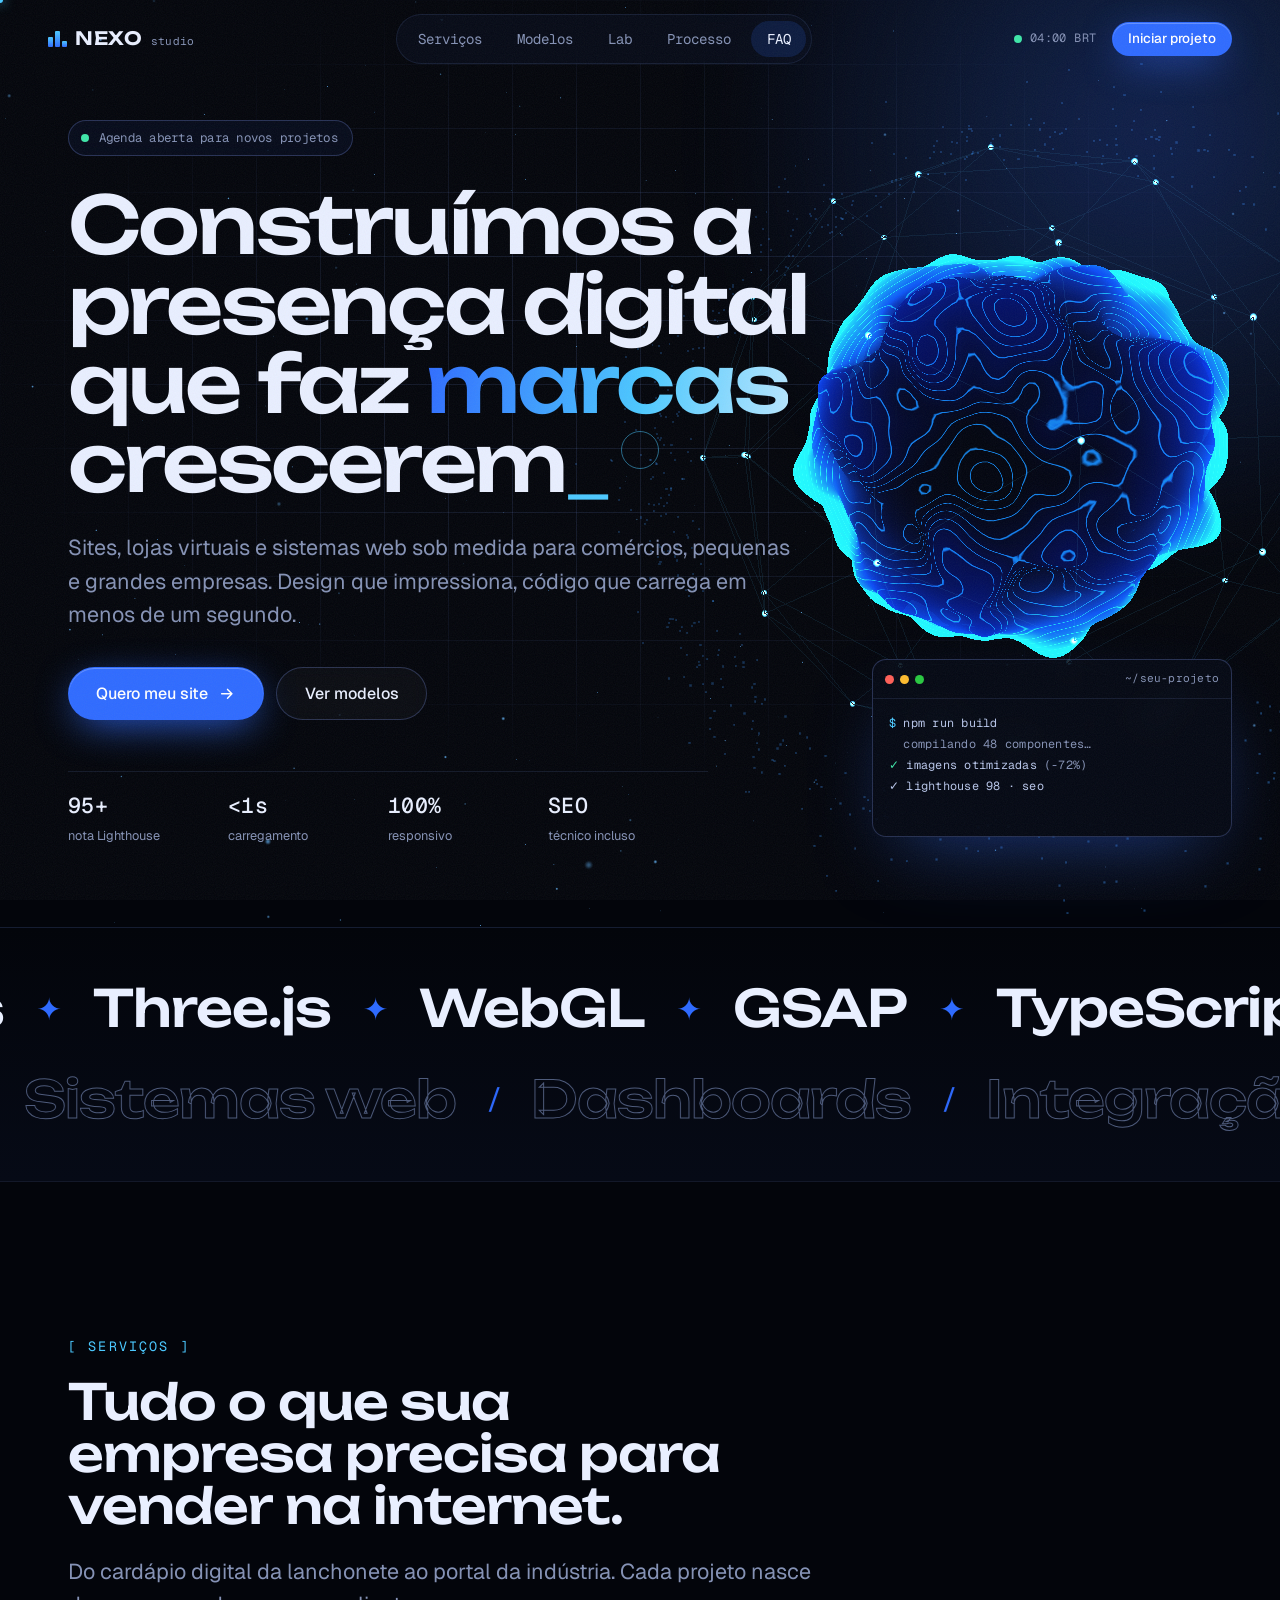
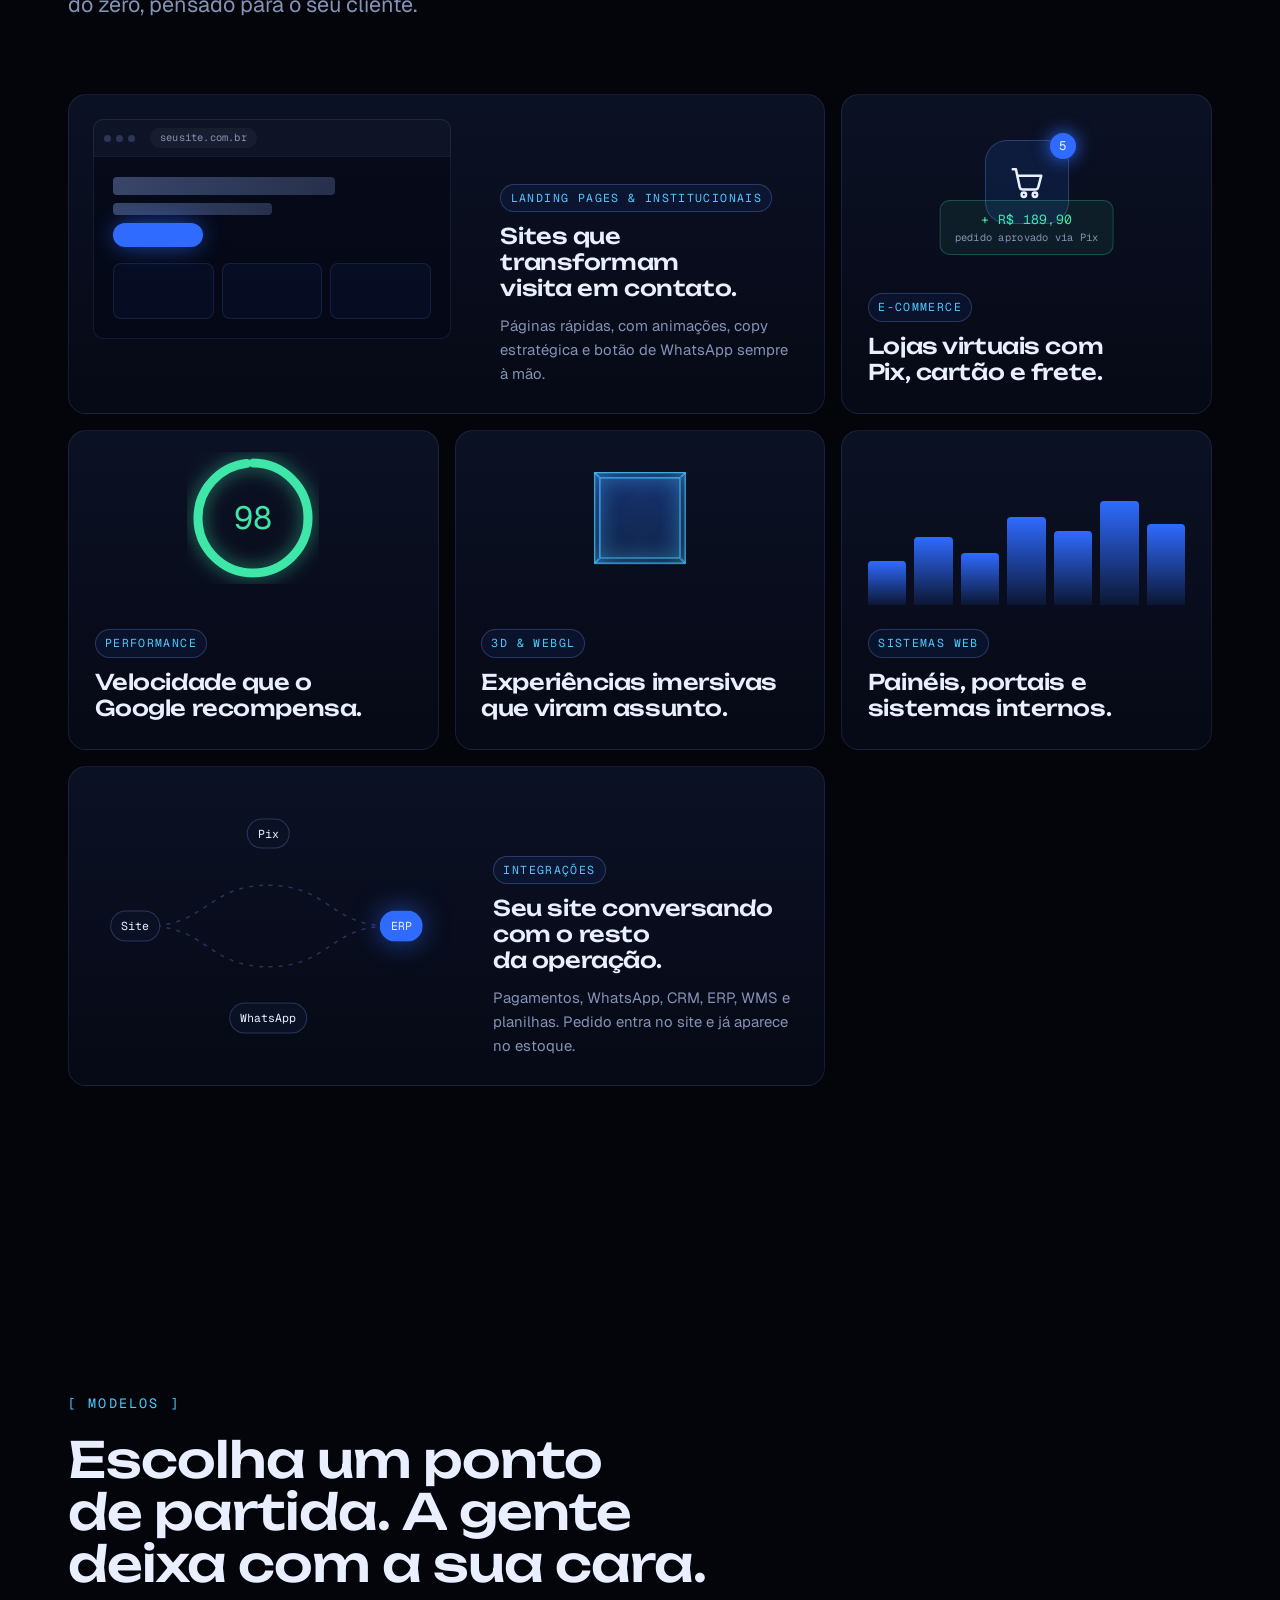
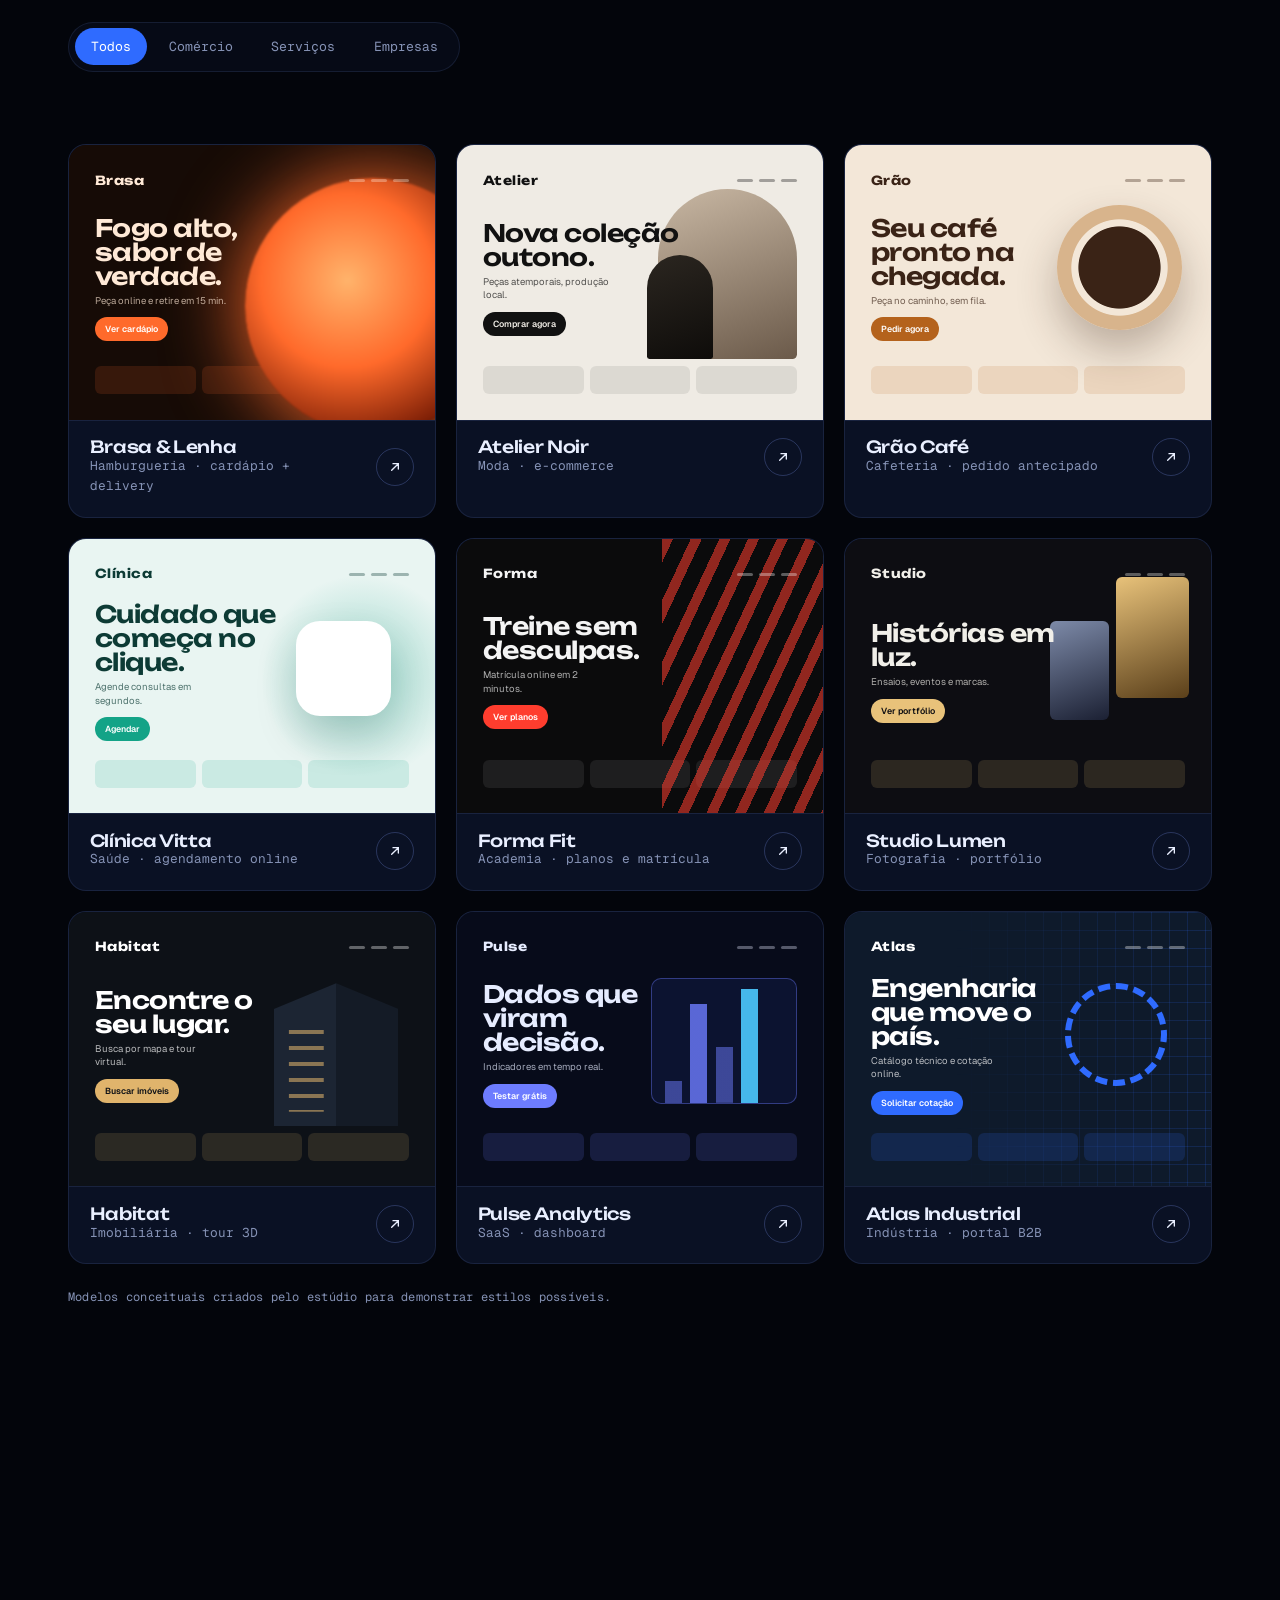
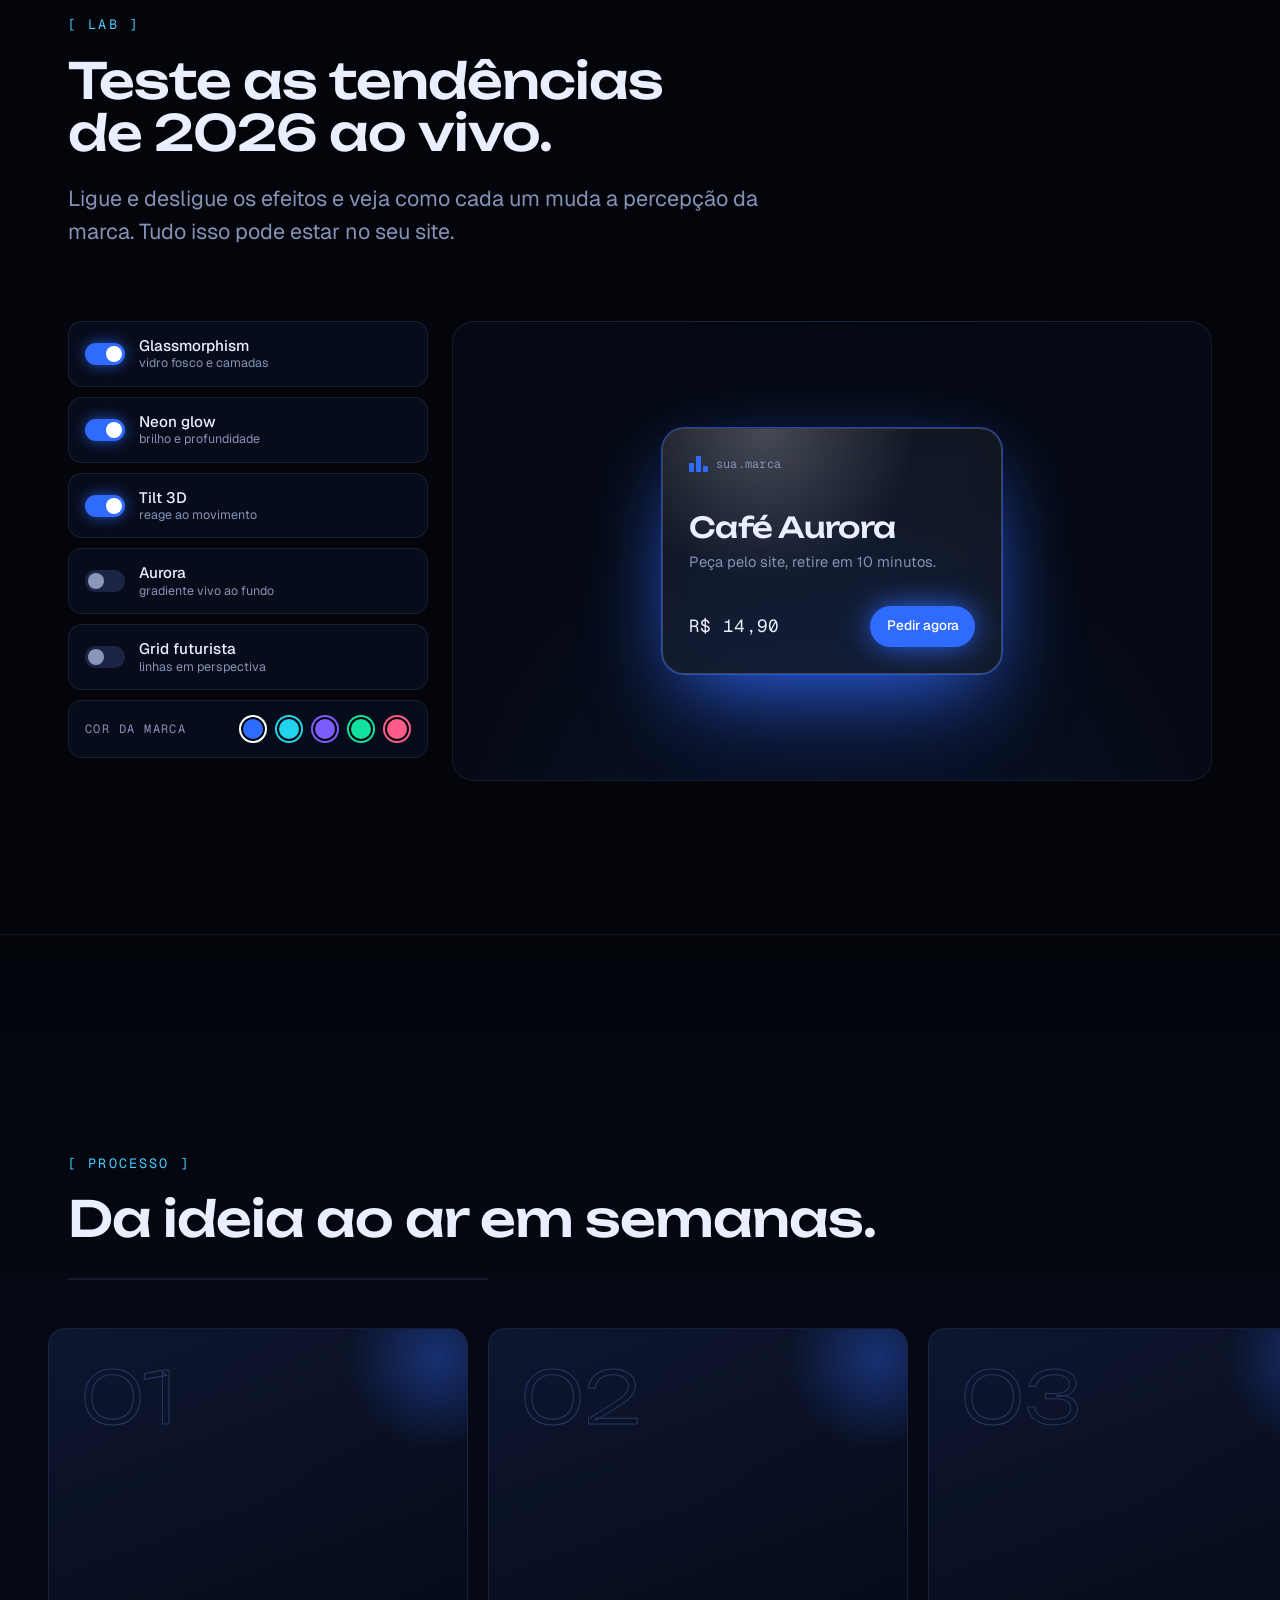
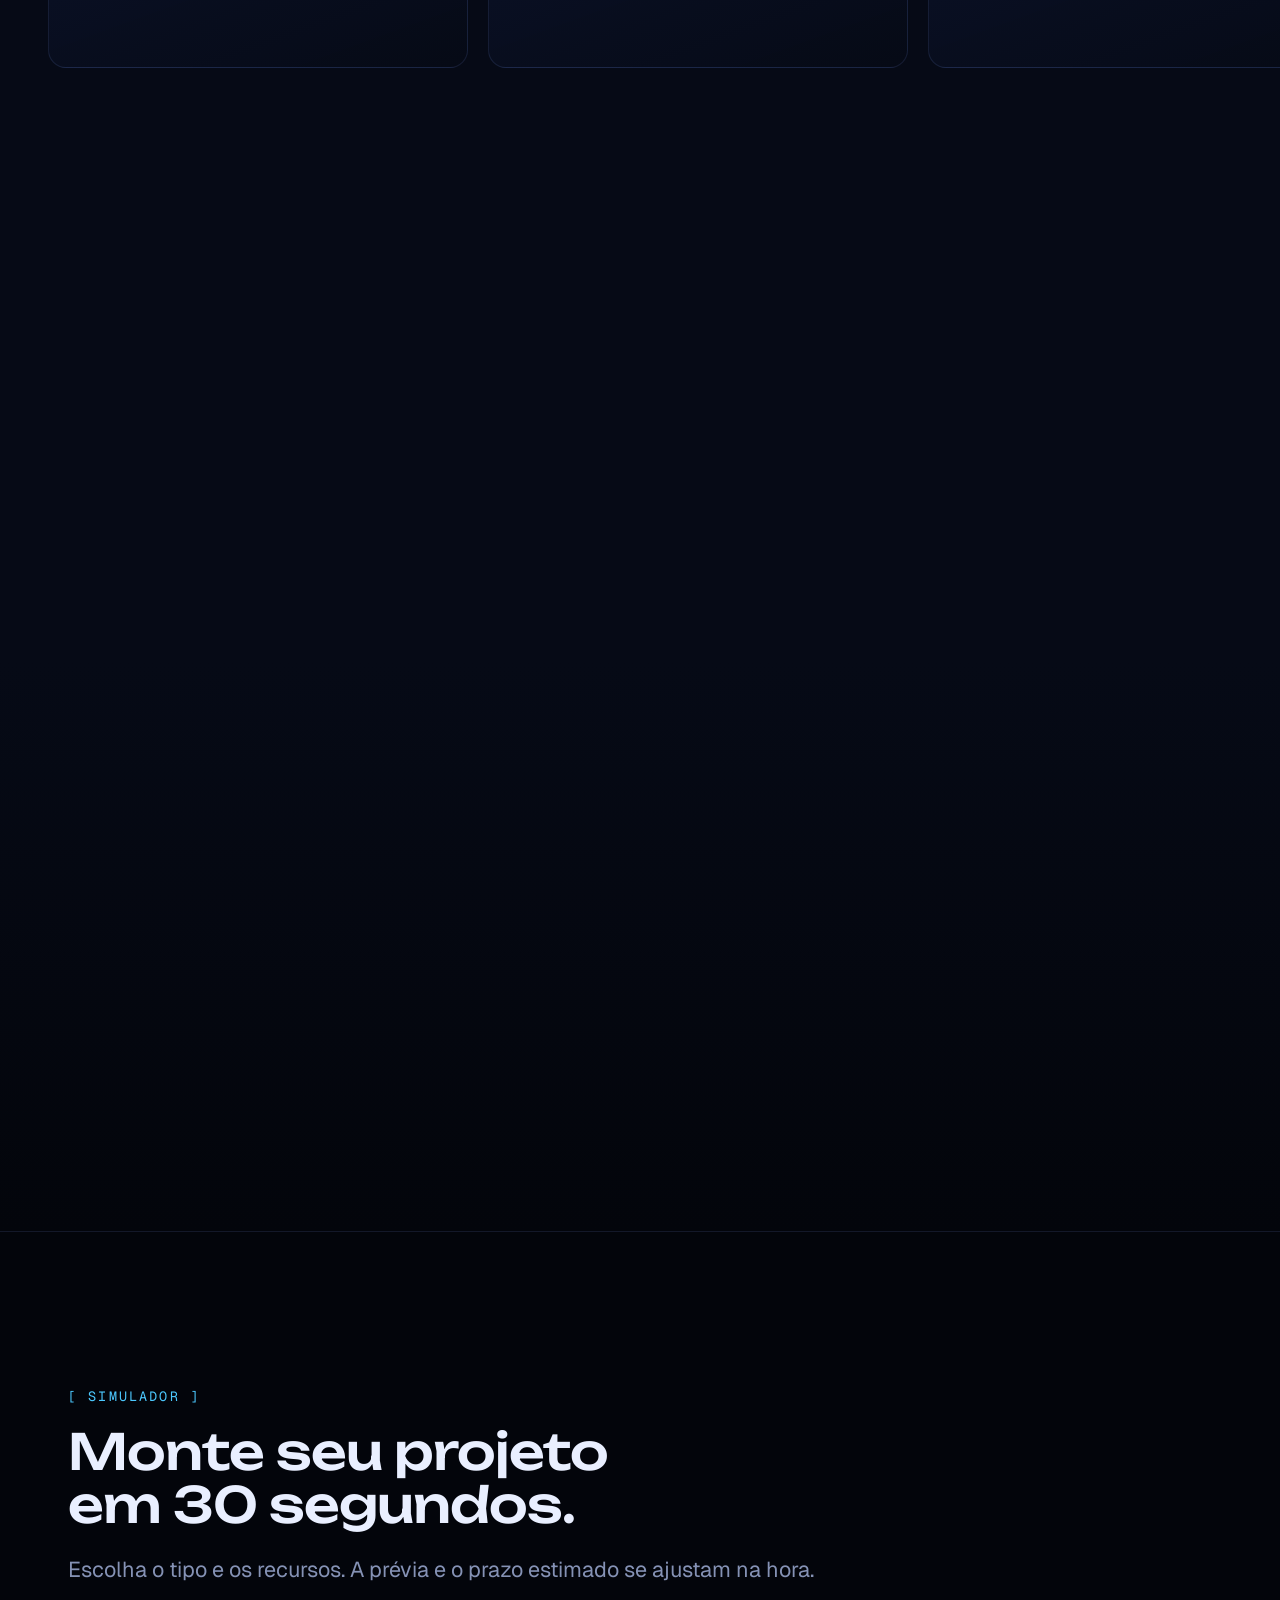
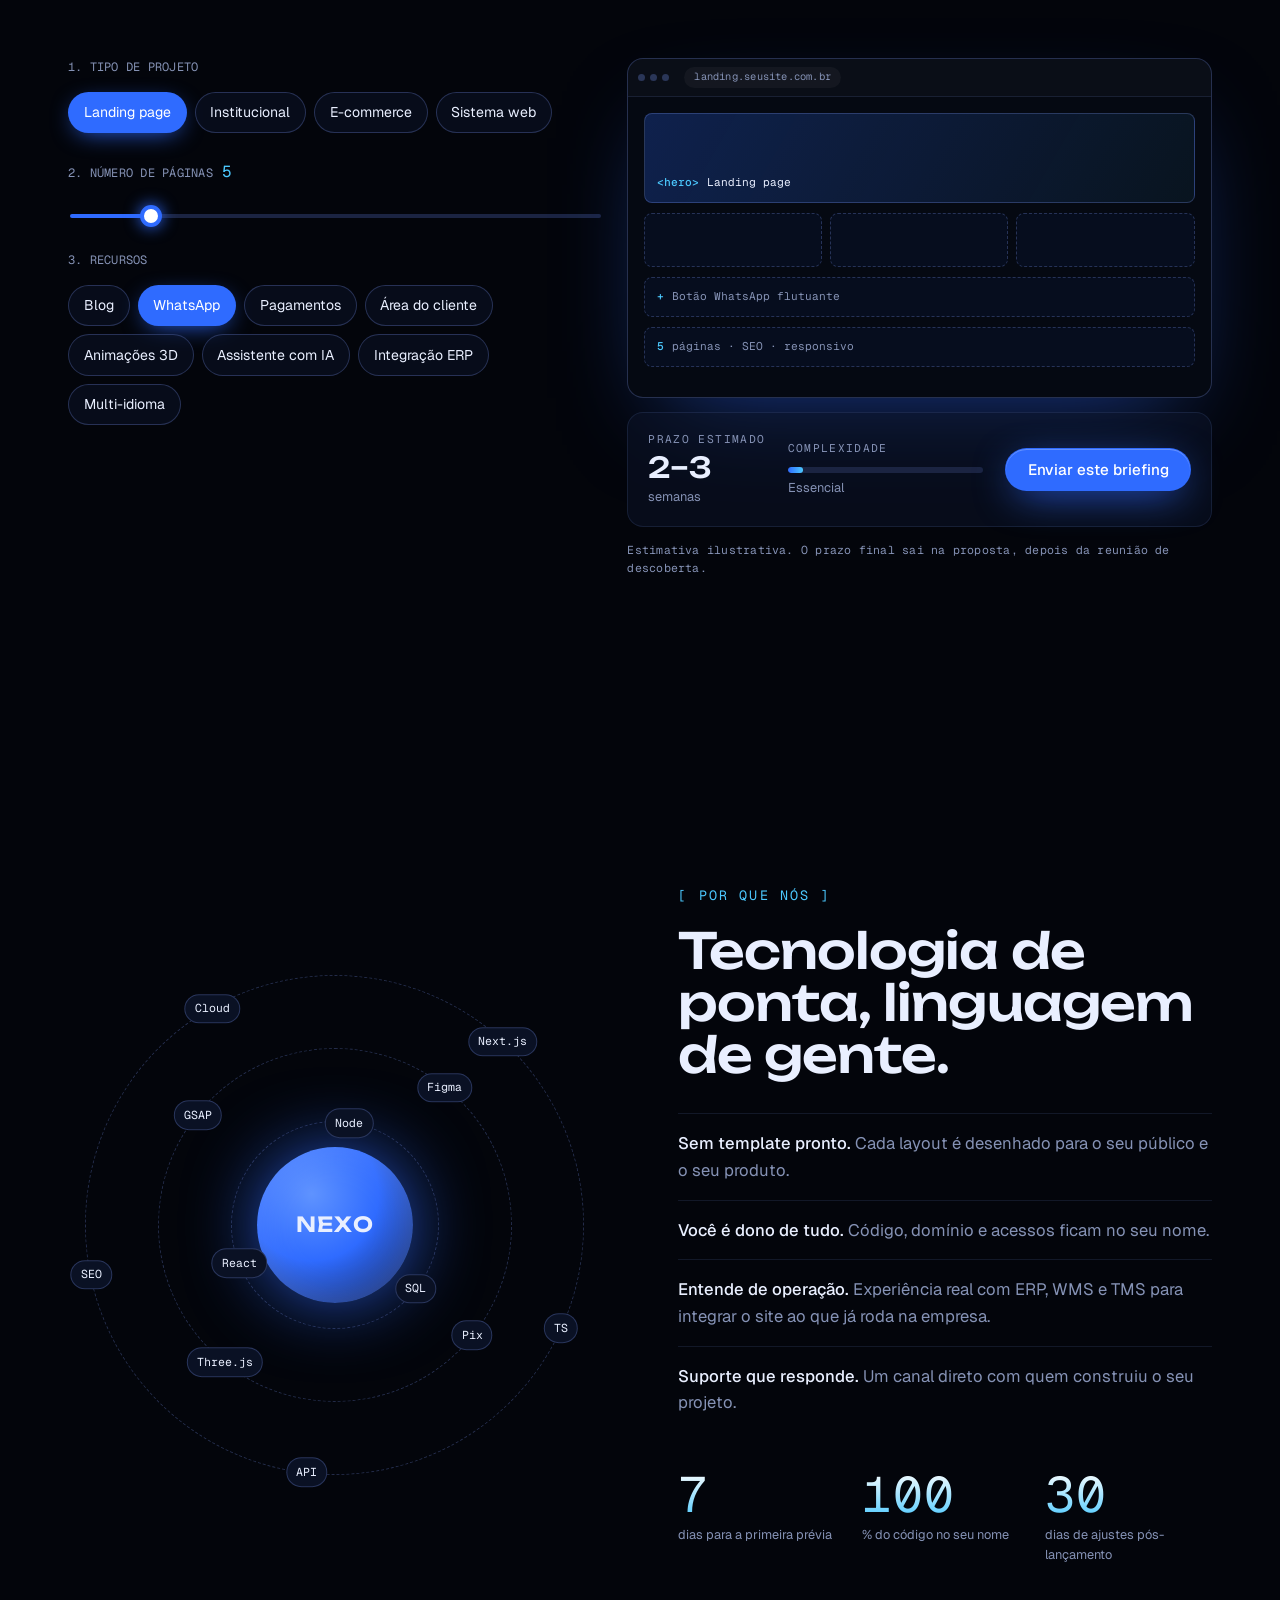
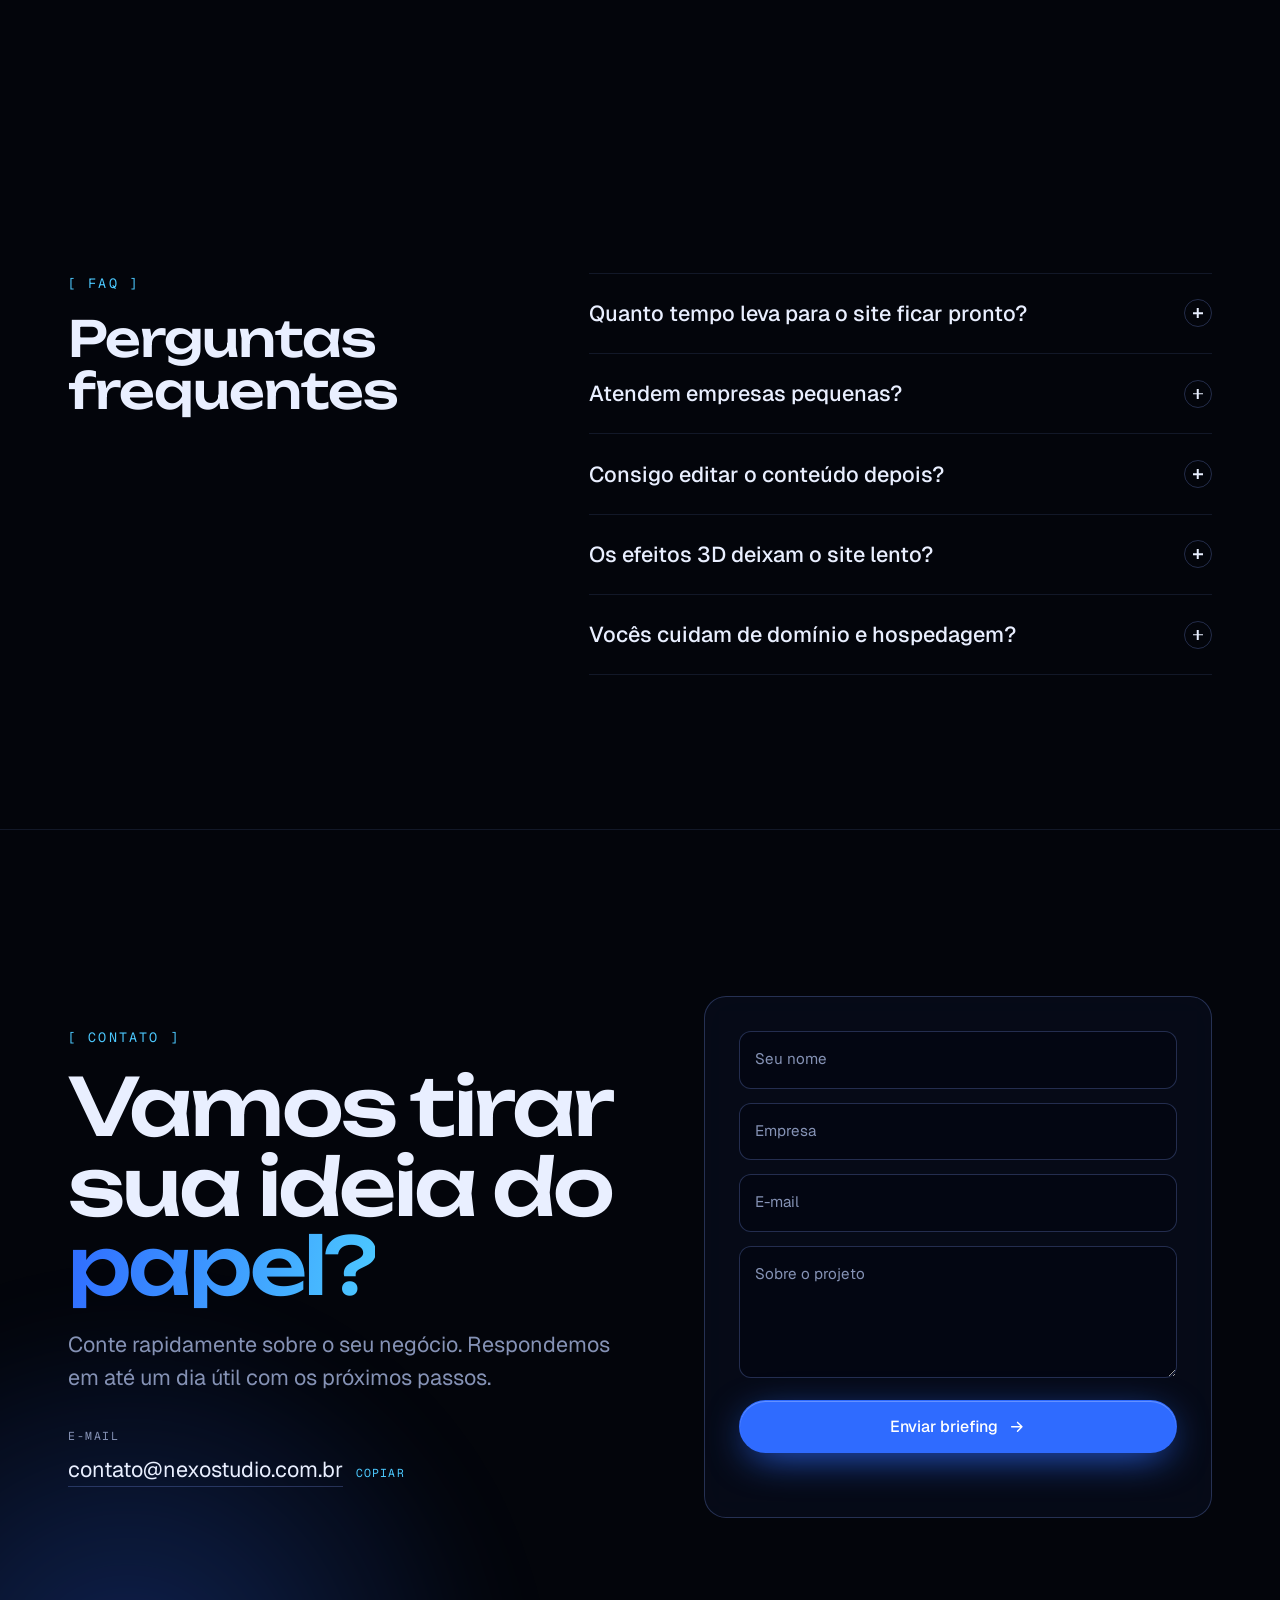
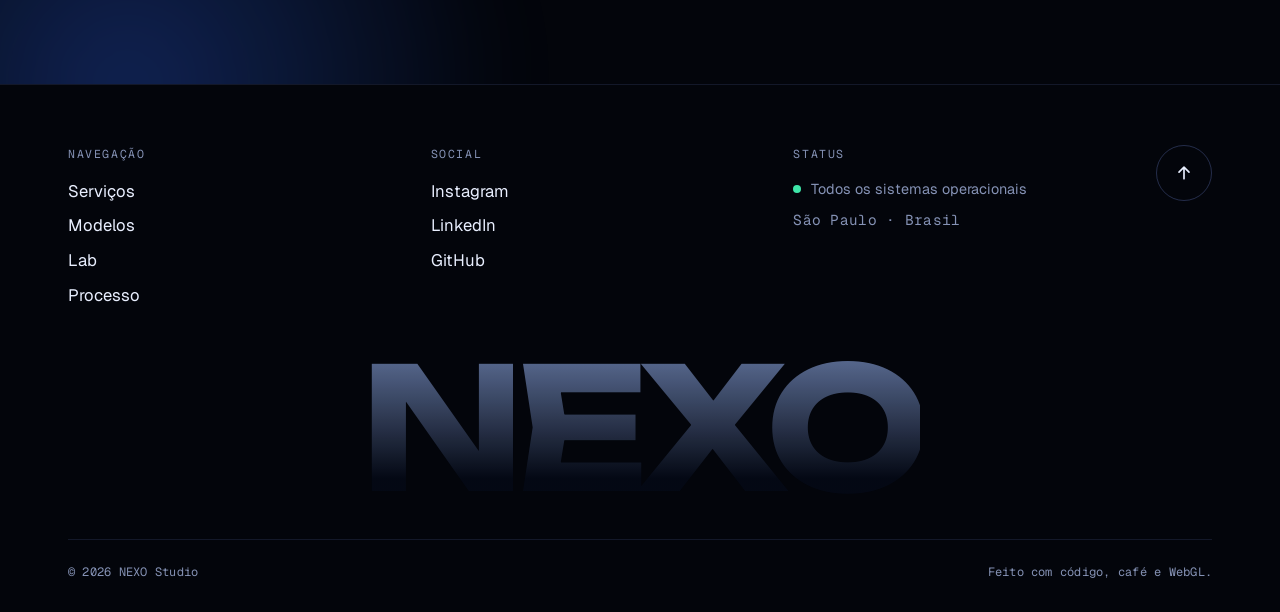
==== index.html @ 0b62bcdd "deploy: landing page para GitHub Pages Conteúdo de site/ da branch claude/portfolio-landing-page-f7o" ====
<!doctype html>
<html lang="pt-BR">
<head>
<meta charset="utf-8">
<meta name="viewport" content="width=device-width, initial-scale=1, viewport-fit=cover">
<title>NEXO Studio</title>
<meta name="description" content="Sites, e-commerces e sistemas web de alta performance para comércios e empresas de todos os tamanhos.">
<meta name="theme-color" content="#03050b">
<link rel="preconnect" href="https://fonts.googleapis.com">
<link rel="preconnect" href="https://fonts.gstatic.com" crossorigin>
<link rel="stylesheet" href="https://fonts.googleapis.com/css2?family=Unbounded:wght@300;400;500;600;700&family=Geist:wght@300;400;500;600&family=Geist+Mono:wght@400;500&display=swap">
<link rel="stylesheet" href="assets/css/style.css">
</head>
<body>

<!-- ============ PRELOADER ============ -->
<div class="preloader" id="preloader" aria-hidden="true">
  <div class="preloader__inner">
    <div class="preloader__log mono" id="preloaderLog">
      <span>&gt; carregando módulos</span>
    </div>
    <div class="preloader__count"><span id="preloaderCount">0</span><small>%</small></div>
    <div class="preloader__bar"><i id="preloaderBar"></i></div>
  </div>
</div>

<!-- ============ OVERLAYS ============ -->
<div class="grain" aria-hidden="true"></div>
<div class="cursor" aria-hidden="true"><div class="cursor__dot"></div><div class="cursor__ring"><span class="cursor__label"></span></div></div>
<div class="scroll-progress" aria-hidden="true"><i></i></div>

<!-- ============ NAV ============ -->
<header class="nav" id="nav">
  <a href="#top" class="nav__logo" aria-label="Voltar ao início">
    <span class="logo-mark" aria-hidden="true"><i></i><i></i><i></i></span>
    <span class="brand-name">NEXO</span><span class="nav__logo-sub mono">studio</span>
  </a>
  <nav class="nav__links" aria-label="Principal">
    <a href="#servicos" data-scramble>Serviços</a>
    <a href="#modelos" data-scramble>Modelos</a>
    <a href="#lab" data-scramble>Lab</a>
    <a href="#processo" data-scramble>Processo</a>
    <a href="#faq" data-scramble>FAQ</a>
  </nav>
  <div class="nav__right">
    <span class="nav__status mono"><i class="pulse"></i><span id="clock">--:--</span> BRT</span>
    <a href="#contato" class="btn btn--small btn--primary magnetic"><span>Iniciar projeto</span></a>
    <button class="nav__burger" id="burger" aria-label="Abrir menu" aria-expanded="false"><span></span><span></span></button>
  </div>
</header>

<div class="mobile-menu" id="mobileMenu" aria-hidden="true">
  <nav aria-label="Menu mobile">
    <a href="#servicos"><small class="mono">01</small>Serviços</a>
    <a href="#modelos"><small class="mono">02</small>Modelos</a>
    <a href="#lab"><small class="mono">03</small>Lab</a>
    <a href="#processo"><small class="mono">04</small>Processo</a>
    <a href="#faq"><small class="mono">05</small>FAQ</a>
    <a href="#contato"><small class="mono">06</small>Contato</a>
  </nav>
</div>

<main id="top">

<!-- ============ HERO ============ -->
<section class="hero" id="hero">
  <canvas class="hero__canvas" id="heroCanvas" aria-hidden="true"></canvas>
  <div class="hero__grid" aria-hidden="true"></div>
  <div class="hero__glow" aria-hidden="true"></div>

  <div class="hero__content wrap">
    <div class="badge reveal-hero">
      <i class="pulse"></i>
      <span class="mono">Agenda aberta para novos projetos</span>
    </div>

    <h1 class="hero__title">
      <span class="line"><span class="line__in">Construímos a</span></span>
      <span class="line"><span class="line__in">presença digital</span></span>
      <span class="line"><span class="line__in">que faz <em class="hero__word" id="heroWord">negócios</em></span></span>
      <span class="line"><span class="line__in">crescerem<span class="caret">_</span></span></span>
    </h1>

    <p class="hero__lead reveal-hero">
      Sites, lojas virtuais e sistemas web sob medida para comércios, pequenas e grandes empresas.
      Design que impressiona, código que carrega em menos de um segundo.
    </p>

    <div class="hero__actions reveal-hero">
      <a href="#contato" class="btn btn--primary btn--lg magnetic" data-cursor="Vamos?">
        <span>Quero meu site</span>
        <svg viewBox="0 0 24 24" aria-hidden="true"><path d="M5 12h14M13 6l6 6-6 6"/></svg>
      </a>
      <a href="#modelos" class="btn btn--ghost btn--lg magnetic" data-cursor="Ver">
        <span>Ver modelos</span>
      </a>
    </div>

    <ul class="hero__metrics reveal-hero" aria-label="Compromissos de qualidade">
      <li><strong class="mono">95+</strong><span>nota Lighthouse</span></li>
      <li><strong class="mono">&lt;1s</strong><span>carregamento</span></li>
      <li><strong class="mono">100%</strong><span>responsivo</span></li>
      <li><strong class="mono">SEO</strong><span>técnico incluso</span></li>
    </ul>
  </div>

  <aside class="terminal reveal-hero" aria-label="Exemplo de deploy">
    <div class="terminal__bar"><i></i><i></i><i></i><span class="mono">~/seu-projeto</span></div>
    <pre class="terminal__body mono" id="terminal"></pre>
  </aside>

  <a href="#marquee" class="scroll-hint mono" aria-label="Rolar para baixo">
    <span>role</span><i></i>
  </a>
</section>

<!-- ============ MARQUEE ============ -->
<section class="marquee" id="marquee" aria-label="Tecnologias que usamos">
  <div class="marquee__row" data-dir="-1">
    <div class="marquee__track">
      <span>React</span><b>✦</b><span>Next.js</span><b>✦</b><span>Three.js</span><b>✦</b><span>WebGL</span><b>✦</b><span>GSAP</span><b>✦</b><span>TypeScript</span><b>✦</b><span>Tailwind</span><b>✦</b><span>Node.js</span><b>✦</b><span>Vercel</span><b>✦</b>
    </div>
  </div>
  <div class="marquee__row marquee__row--outline" data-dir="1">
    <div class="marquee__track">
      <span>E-commerce</span><b>/</b><span>Landing pages</span><b>/</b><span>Sistemas web</span><b>/</b><span>Dashboards</span><b>/</b><span>Integração Pix</span><b>/</b><span>WhatsApp API</span><b>/</b><span>SEO</span><b>/</b><span>ERP</span><b>/</b>
    </div>
  </div>
</section>

<!-- ============ SERVIÇOS (BENTO) ============ -->
<section class="section services" id="servicos">
  <div class="wrap">
    <header class="section__head">
      <p class="eyebrow mono"><span>[ serviços ]</span></p>
      <h2 class="section__title split">Tudo o que sua empresa precisa para vender na internet.</h2>
      <p class="section__lead">Do cardápio digital da lanchonete ao portal da indústria. Cada projeto nasce do zero, pensado para o seu cliente.</p>
    </header>

    <div class="bento">
      <article class="card bento__item bento__item--wide spot tilt">
        <div class="card__visual visual-browser" aria-hidden="true">
          <div class="vb__bar"><i></i><i></i><i></i><span class="mono">seusite.com.br</span></div>
          <div class="vb__body">
            <div class="vb__hero"><b></b><b></b><b class="vb__cta"></b></div>
            <div class="vb__cards"><i></i><i></i><i></i></div>
          </div>
        </div>
        <div class="card__text">
          <span class="tag mono">Landing pages &amp; institucionais</span>
          <h3>Sites que transformam visita em contato.</h3>
          <p>Páginas rápidas, com animações, copy estratégica e botão de WhatsApp sempre à mão.</p>
        </div>
      </article>

      <article class="card bento__item spot tilt">
        <div class="card__visual visual-cart" aria-hidden="true">
          <div class="cart__icon">
            <svg viewBox="0 0 24 24"><path d="M3 4h2l2.4 11.2a2 2 0 0 0 2 1.6h7.7a2 2 0 0 0 2-1.5L21 8H6"/><circle cx="10" cy="20" r="1.4"/><circle cx="17" cy="20" r="1.4"/></svg>
            <span class="cart__badge mono" id="cartBadge">3</span>
          </div>
          <div class="cart__toast mono">+ R$ 189,90 <small>pedido aprovado via Pix</small></div>
        </div>
        <div class="card__text">
          <span class="tag mono">E-commerce</span>
          <h3>Lojas virtuais com Pix, cartão e frete.</h3>
        </div>
      </article>

      <article class="card bento__item spot tilt">
        <div class="card__visual visual-gauge" aria-hidden="true">
          <svg viewBox="0 0 120 120"><circle class="g__track" cx="60" cy="60" r="50"/><circle class="g__fill" cx="60" cy="60" r="50"/></svg>
          <span class="g__value mono" data-count="98">0</span>
        </div>
        <div class="card__text">
          <span class="tag mono">Performance</span>
          <h3>Velocidade que o Google recompensa.</h3>
        </div>
      </article>

      <article class="card bento__item spot tilt">
        <div class="card__visual visual-cube" aria-hidden="true">
          <div class="cube"><i></i><i></i><i></i><i></i><i></i><i></i></div>
        </div>
        <div class="card__text">
          <span class="tag mono">3D &amp; WebGL</span>
          <h3>Experiências imersivas que viram assunto.</h3>
        </div>
      </article>

      <article class="card bento__item spot tilt">
        <div class="card__visual visual-dash" aria-hidden="true">
          <div class="dash__bars"><i style="--h:40%"></i><i style="--h:62%"></i><i style="--h:48%"></i><i style="--h:80%"></i><i style="--h:68%"></i><i style="--h:95%"></i><i style="--h:74%"></i></div>
          <div class="dash__line"><svg viewBox="0 0 200 60" preserveAspectRatio="none"><path d="M0 50 L30 42 L60 46 L90 28 L120 32 L150 14 L200 8"/></svg></div>
        </div>
        <div class="card__text">
          <span class="tag mono">Sistemas web</span>
          <h3>Painéis, portais e sistemas internos.</h3>
        </div>
      </article>

      <article class="card bento__item bento__item--wide spot tilt">
        <div class="card__visual visual-nodes" aria-hidden="true">
          <svg viewBox="0 0 360 140">
            <path class="n__link" d="M60 70 C120 70 120 30 180 30"/>
            <path class="n__link" d="M60 70 C120 70 120 110 180 110"/>
            <path class="n__link" d="M180 30 C240 30 240 70 300 70"/>
            <path class="n__link" d="M180 110 C240 110 240 70 300 70"/>
          </svg>
          <span class="node" style="--x:16.6%;--y:50%">Site</span>
          <span class="node" style="--x:50%;--y:21%">Pix</span>
          <span class="node" style="--x:50%;--y:79%">WhatsApp</span>
          <span class="node node--main" style="--x:83.3%;--y:50%">ERP</span>
        </div>
        <div class="card__text">
          <span class="tag mono">Integrações</span>
          <h3>Seu site conversando com o resto da operação.</h3>
          <p>Pagamentos, WhatsApp, CRM, ERP, WMS e planilhas. Pedido entra no site e já aparece no estoque.</p>
        </div>
      </article>
    </div>
  </div>
</section>

<!-- ============ MODELOS / SHOWCASE ============ -->
<section class="section showcase" id="modelos">
  <div class="wrap">
    <header class="section__head section__head--row">
      <div>
        <p class="eyebrow mono"><span>[ modelos ]</span></p>
        <h2 class="section__title split">Escolha um ponto de partida. A gente deixa com a sua cara.</h2>
      </div>
      <div class="filters" role="tablist" aria-label="Filtrar modelos">
        <button class="filter is-active" data-filter="all" role="tab" aria-selected="true">Todos</button>
        <button class="filter" data-filter="comercio" role="tab" aria-selected="false">Comércio</button>
        <button class="filter" data-filter="servicos" role="tab" aria-selected="false">Serviços</button>
        <button class="filter" data-filter="empresas" role="tab" aria-selected="false">Empresas</button>
      </div>
    </header>

    <div class="models" id="models"><!-- preenchido via JS --></div>
    <p class="models__note mono">Modelos conceituais criados pelo estúdio para demonstrar estilos possíveis.</p>
  </div>
</section>

<!-- ============ LAB INTERATIVO ============ -->
<section class="section lab" id="lab">
  <div class="wrap">
    <header class="section__head">
      <p class="eyebrow mono"><span>[ lab ]</span></p>
      <h2 class="section__title split">Teste as tendências de 2026 ao vivo.</h2>
      <p class="section__lead">Ligue e desligue os efeitos e veja como cada um muda a percepção da marca. Tudo isso pode estar no seu site.</p>
    </header>

    <div class="lab__grid">
      <div class="lab__controls" role="group" aria-label="Efeitos do laboratório">
        <label class="switch"><input type="checkbox" id="fxGlass" checked><span class="switch__ui"></span><span class="switch__text"><b>Glassmorphism</b><small>vidro fosco e camadas</small></span></label>
        <label class="switch"><input type="checkbox" id="fxGlow" checked><span class="switch__ui"></span><span class="switch__text"><b>Neon glow</b><small>brilho e profundidade</small></span></label>
        <label class="switch"><input type="checkbox" id="fxTilt" checked><span class="switch__ui"></span><span class="switch__text"><b>Tilt 3D</b><small>reage ao movimento</small></span></label>
        <label class="switch"><input type="checkbox" id="fxAurora"><span class="switch__ui"></span><span class="switch__text"><b>Aurora</b><small>gradiente vivo ao fundo</small></span></label>
        <label class="switch"><input type="checkbox" id="fxGrid"><span class="switch__ui"></span><span class="switch__text"><b>Grid futurista</b><small>linhas em perspectiva</small></span></label>

        <div class="lab__swatches">
          <span class="mono">cor da marca</span>
          <div class="swatches" role="radiogroup" aria-label="Cor da marca">
            <button class="swatch is-active" style="--c:#2f6bff" data-color="#2f6bff" role="radio" aria-checked="true" aria-label="Azul elétrico"></button>
            <button class="swatch" style="--c:#22d3ee" data-color="#22d3ee" role="radio" aria-checked="false" aria-label="Ciano"></button>
            <button class="swatch" style="--c:#7c5cff" data-color="#7c5cff" role="radio" aria-checked="false" aria-label="Violeta"></button>
            <button class="swatch" style="--c:#10e0a0" data-color="#10e0a0" role="radio" aria-checked="false" aria-label="Verde menta"></button>
            <button class="swatch" style="--c:#ff5c8a" data-color="#ff5c8a" role="radio" aria-checked="false" aria-label="Rosa"></button>
          </div>
        </div>
      </div>

      <div class="lab__stage" id="labStage">
        <div class="lab__aurora" aria-hidden="true"></div>
        <div class="lab__floor" aria-hidden="true"></div>
        <div class="lab__card" id="labCard">
          <div class="lab__card-top">
            <span class="logo-mark" aria-hidden="true"><i></i><i></i><i></i></span>
            <span class="mono">sua.marca</span>
          </div>
          <h3>Café Aurora</h3>
          <p>Peça pelo site, retire em 10 minutos.</p>
          <div class="lab__card-row">
            <span class="lab__price mono">R$ 14,90</span>
            <button class="lab__btn" type="button" tabindex="-1">Pedir agora</button>
          </div>
          <div class="lab__shine" aria-hidden="true"></div>
        </div>
      </div>
    </div>
  </div>
</section>

<!-- ============ PROCESSO (HORIZONTAL) ============ -->
<section class="process" id="processo">
  <div class="process__pin">
    <div class="process__head wrap">
      <p class="eyebrow mono"><span>[ processo ]</span></p>
      <h2 class="section__title">Da ideia ao ar em semanas.</h2>
      <div class="process__progress" aria-hidden="true"><i id="processBar"></i></div>
    </div>
    <div class="process__track" id="processTrack">
      <article class="step">
        <span class="step__num mono">01</span>
        <h3>Descoberta</h3>
        <p>Reunião para entender o negócio, o público e os concorrentes. Saímos com escopo, prazo e proposta fechados.</p>
        <ul class="mono"><li>briefing</li><li>benchmark</li><li>escopo</li></ul>
      </article>
      <article class="step">
        <span class="step__num mono">02</span>
        <h3>Design</h3>
        <p>Protótipo navegável no Figma. Você aprova cada tela antes de uma linha de código ser escrita.</p>
        <ul class="mono"><li>wireframe</li><li>identidade</li><li>protótipo</li></ul>
      </article>
      <article class="step">
        <span class="step__num mono">03</span>
        <h3>Desenvolvimento</h3>
        <p>Código limpo, componentes reutilizáveis e entregas semanais em um link de prévia.</p>
        <ul class="mono"><li>front-end</li><li>back-end</li><li>integrações</li></ul>
      </article>
      <article class="step">
        <span class="step__num mono">04</span>
        <h3>Testes</h3>
        <p>Validação em celulares, tablets e desktops. Performance, acessibilidade e SEO medidos antes da entrega.</p>
        <ul class="mono"><li>QA</li><li>Lighthouse</li><li>ajustes</li></ul>
      </article>
      <article class="step">
        <span class="step__num mono">05</span>
        <h3>Lançamento</h3>
        <p>Publicação, domínio, analytics e treinamento. Depois, acompanhamento mensal para o site continuar evoluindo.</p>
        <ul class="mono"><li>deploy</li><li>analytics</li><li>suporte</li></ul>
      </article>
    </div>
  </div>
</section>

<!-- ============ SIMULADOR ============ -->
<section class="section builder" id="simulador">
  <div class="wrap">
    <header class="section__head">
      <p class="eyebrow mono"><span>[ simulador ]</span></p>
      <h2 class="section__title split">Monte seu projeto em 30 segundos.</h2>
      <p class="section__lead">Escolha o tipo e os recursos. A prévia e o prazo estimado se ajustam na hora.</p>
    </header>

    <div class="builder__grid">
      <form class="builder__form" id="builderForm" onsubmit="return false">
        <fieldset>
          <legend class="mono">1. tipo de projeto</legend>
          <div class="chips" id="typeChips">
            <label class="chip"><input type="radio" name="type" id="typeLanding" value="landing" checked><span>Landing page</span></label>
            <label class="chip"><input type="radio" name="type" id="typeInst" value="institucional"><span>Institucional</span></label>
            <label class="chip"><input type="radio" name="type" id="typeShop" value="ecommerce"><span>E-commerce</span></label>
            <label class="chip"><input type="radio" name="type" id="typeSys" value="sistema"><span>Sistema web</span></label>
          </div>
        </fieldset>

        <fieldset>
          <legend class="mono">2. número de páginas <output id="pagesOut" for="pages">5</output></legend>
          <input type="range" id="pages" min="1" max="30" value="5" class="range">
        </fieldset>

        <fieldset>
          <legend class="mono">3. recursos</legend>
          <div class="chips" id="featureChips">
            <label class="chip"><input type="checkbox" id="fBlog" value="blog"><span>Blog</span></label>
            <label class="chip"><input type="checkbox" id="fWpp" value="whatsapp" checked><span>WhatsApp</span></label>
            <label class="chip"><input type="checkbox" id="fPay" value="pagamentos"><span>Pagamentos</span></label>
            <label class="chip"><input type="checkbox" id="fLogin" value="login"><span>Área do cliente</span></label>
            <label class="chip"><input type="checkbox" id="f3d" value="3d"><span>Animações 3D</span></label>
            <label class="chip"><input type="checkbox" id="fAi" value="ia"><span>Assistente com IA</span></label>
            <label class="chip"><input type="checkbox" id="fErp" value="erp"><span>Integração ERP</span></label>
            <label class="chip"><input type="checkbox" id="fLang" value="idiomas"><span>Multi-idioma</span></label>
          </div>
        </fieldset>
      </form>

      <div class="builder__preview">
        <div class="bp__window">
          <div class="vb__bar"><i></i><i></i><i></i><span class="mono" id="bpUrl">landing.seusite.com.br</span></div>
          <div class="bp__body" id="bpBody"></div>
        </div>
        <div class="bp__summary">
          <div>
            <span class="mono">prazo estimado</span>
            <strong id="bpWeeks">2–3</strong><small>semanas</small>
          </div>
          <div>
            <span class="mono">complexidade</span>
            <div class="bp__meter" aria-hidden="true"><i id="bpMeter"></i></div>
            <small id="bpLevel">Essencial</small>
          </div>
          <a href="#contato" class="btn btn--primary magnetic" id="bpCta"><span>Enviar este briefing</span></a>
        </div>
        <p class="bp__disclaimer mono">Estimativa ilustrativa. O prazo final sai na proposta, depois da reunião de descoberta.</p>
      </div>
    </div>
  </div>
</section>

<!-- ============ DIFERENCIAIS ============ -->
<section class="section edge">
  <div class="wrap edge__grid">
    <div class="edge__orbit" aria-hidden="true">
      <div class="orbit orbit--1"><span>React</span><span>Node</span><span>SQL</span></div>
      <div class="orbit orbit--2"><span>Three.js</span><span>GSAP</span><span>Figma</span><span>Pix</span></div>
      <div class="orbit orbit--3"><span>Next.js</span><span>TS</span><span>API</span><span>SEO</span><span>Cloud</span></div>
      <div class="orbit__core"><span class="brand-name">NEXO</span></div>
    </div>
    <div class="edge__text">
      <p class="eyebrow mono"><span>[ por que nós ]</span></p>
      <h2 class="section__title split">Tecnologia de ponta, linguagem de gente.</h2>
      <ul class="edge__list">
        <li><b>Sem template pronto.</b> Cada layout é desenhado para o seu público e o seu produto.</li>
        <li><b>Você é dono de tudo.</b> Código, domínio e acessos ficam no seu nome.</li>
        <li><b>Entende de operação.</b> Experiência real com ERP, WMS e TMS para integrar o site ao que já roda na empresa.</li>
        <li><b>Suporte que responde.</b> Um canal direto com quem construiu o seu projeto.</li>
      </ul>
      <div class="counters">
        <div><strong class="mono" data-count="7">0</strong><span>dias para a primeira prévia</span></div>
        <div><strong class="mono" data-count="100">0</strong><span>% do código no seu nome</span></div>
        <div><strong class="mono" data-count="30">0</strong><span>dias de ajustes pós-lançamento</span></div>
      </div>
    </div>
  </div>
</section>

<!-- ============ FAQ ============ -->
<section class="section faq" id="faq">
  <div class="wrap faq__grid">
    <header class="section__head">
      <p class="eyebrow mono"><span>[ faq ]</span></p>
      <h2 class="section__title split">Perguntas frequentes</h2>
    </header>
    <div class="faq__list">
      <details class="faq__item">
        <summary>Quanto tempo leva para o site ficar pronto?<i aria-hidden="true"></i></summary>
        <p>Uma landing page costuma ficar pronta em 2 a 3 semanas. Sites institucionais levam de 3 a 5 semanas e lojas virtuais ou sistemas, de 6 a 12 semanas, dependendo das integrações.</p>
      </details>
      <details class="faq__item">
        <summary>Atendem empresas pequenas?<i aria-hidden="true"></i></summary>
        <p>Sim. Temos formatos enxutos para comércios locais, como cardápios digitais, catálogos com pedido pelo WhatsApp e páginas de agendamento, e projetos completos para empresas maiores.</p>
      </details>
      <details class="faq__item">
        <summary>Consigo editar o conteúdo depois?<i aria-hidden="true"></i></summary>
        <p>Consegue. Entregamos um painel simples para trocar textos, fotos, produtos e preços sem precisar de programador.</p>
      </details>
      <details class="faq__item">
        <summary>Os efeitos 3D deixam o site lento?<i aria-hidden="true"></i></summary>
        <p>Não quando são bem feitos. Carregamos o 3D sob demanda, reduzimos a qualidade em celulares mais simples e respeitamos quem prefere menos movimento.</p>
      </details>
      <details class="faq__item">
        <summary>Vocês cuidam de domínio e hospedagem?<i aria-hidden="true"></i></summary>
        <p>Cuidamos de tudo: registro do domínio, hospedagem, certificado SSL, e-mails profissionais e backups. Tudo fica registrado no nome da sua empresa.</p>
      </details>
    </div>
  </div>
</section>

<!-- ============ CONTATO ============ -->
<section class="contact" id="contato">
  <canvas class="contact__dots" id="dotsCanvas" aria-hidden="true"></canvas>
  <div class="wrap contact__grid">
    <div class="contact__text">
      <p class="eyebrow mono"><span>[ contato ]</span></p>
      <h2 class="contact__title">
        <span class="line"><span class="line__in">Vamos tirar</span></span>
        <span class="line"><span class="line__in">sua ideia do</span></span>
        <span class="line"><span class="line__in"><em>papel?</em></span></span>
      </h2>
      <p class="section__lead">Conte rapidamente sobre o seu negócio. Respondemos em até um dia útil com os próximos passos.</p>
      <div class="contact__direct">
        <span class="mono">e-mail</span>
        <button class="copy" type="button" id="copyEmail"><span class="contact-email">contato@nexostudio.com.br</span><small class="mono">copiar</small></button>
      </div>
    </div>

    <form class="contact__form" id="contactForm" novalidate>
      <div class="field">
        <input type="text" id="cName" name="name" placeholder=" " autocomplete="name" required>
        <label for="cName">Seu nome</label>
      </div>
      <div class="field">
        <input type="text" id="cCompany" name="company" placeholder=" " autocomplete="organization">
        <label for="cCompany">Empresa</label>
      </div>
      <div class="field">
        <input type="email" id="cEmail" name="email" placeholder=" " autocomplete="email" required>
        <label for="cEmail">E-mail</label>
      </div>
      <div class="field">
        <textarea id="cMsg" name="message" rows="4" placeholder=" " required></textarea>
        <label for="cMsg">Sobre o projeto</label>
      </div>
      <button class="btn btn--primary btn--lg btn--block magnetic" type="submit"><span>Enviar briefing</span>
        <svg viewBox="0 0 24 24" aria-hidden="true"><path d="M5 12h14M13 6l6 6-6 6"/></svg>
      </button>
      <p class="form__status mono" id="formStatus" role="status"></p>
    </form>
  </div>
</section>

</main>

<!-- ============ FOOTER ============ -->
<footer class="footer">
  <div class="wrap">
    <div class="footer__top">
      <div class="footer__col">
        <span class="mono">navegação</span>
        <a href="#servicos">Serviços</a><a href="#modelos">Modelos</a><a href="#lab">Lab</a><a href="#processo">Processo</a>
      </div>
      <div class="footer__col">
        <span class="mono">social</span>
        <a href="https://www.instagram.com/" target="_blank" rel="noopener">Instagram</a>
        <a href="https://www.linkedin.com/" target="_blank" rel="noopener">LinkedIn</a>
        <a href="https://github.com/" target="_blank" rel="noopener">GitHub</a>
      </div>
      <div class="footer__col">
        <span class="mono">status</span>
        <p><i class="pulse"></i> Todos os sistemas operacionais</p>
        <p class="mono">São Paulo · Brasil</p>
      </div>
      <button class="to-top magnetic" id="toTop" aria-label="Voltar ao topo">
        <svg viewBox="0 0 24 24" aria-hidden="true"><path d="M12 19V5M6 11l6-6 6 6"/></svg>
      </button>
    </div>
    <div class="footer__brand" aria-hidden="true"><span class="brand-name">NEXO</span></div>
    <div class="footer__bottom mono">
      <span>© <span id="year">2026</span> <span class="brand-name">NEXO</span> Studio</span>
      <span>Feito com código, café e WebGL.</span>
    </div>
  </div>
</footer>

<div class="modal" id="modal" aria-hidden="true" role="dialog" aria-modal="true" aria-labelledby="modalTitle">
  <div class="modal__backdrop" data-close></div>
  <div class="modal__panel">
    <button class="modal__close" data-close aria-label="Fechar">×</button>
    <div class="modal__preview" id="modalPreview"></div>
    <div class="modal__info">
      <span class="tag mono" id="modalTag"></span>
      <h3 id="modalTitle"></h3>
      <p id="modalDesc"></p>
      <ul class="modal__features" id="modalFeatures"></ul>
      <a href="#contato" class="btn btn--primary" data-close><span>Quero um assim</span></a>
    </div>
  </div>
</div>

<script src="assets/vendor/three.min.js"></script>
<script src="assets/vendor/gsap.min.js"></script>
<script src="assets/vendor/ScrollTrigger.min.js"></script>
<script src="assets/vendor/lenis.min.js"></script>
<script src="assets/js/hero3d.js"></script>
<script src="assets/js/main.js"></script>
</body>
</html>
---- assets/css/style.css ----
/* Layout: faixas escuras em tela cheia, conteúdo numa coluna de 1240px; a cena 3D vive atrás do hero
   e o azul elétrico é a única cor de destaque. Visual escuro único, por escolha. */
:root {
  --bg: #03050b;
  --bg-2: #060a16;
  --surface: rgba(16, 26, 54, 0.45);
  --surface-solid: #0a1124;
  --line: rgba(130, 160, 255, 0.12);
  --line-strong: rgba(130, 160, 255, 0.26);
  --fg: #e9efff;
  --muted: #8592b5;
  --blue: #2f6bff;
  --cyan: #4cc9ff;
  --accent: var(--blue);
  --accent-2: var(--cyan);
  --danger: #ff6b7d;
  --ok: #3ee6a8;

  --font-display: "Unbounded", "Arial Black", system-ui, sans-serif;
  --font-body: "Geist", "Segoe UI", system-ui, -apple-system, sans-serif;
  --font-mono: "Geist Mono", ui-monospace, "SFMono-Regular", Menlo, Consolas, monospace;

  --step--1: clamp(0.78rem, 0.76rem + 0.1vw, 0.84rem);
  --step-0: clamp(0.95rem, 0.92rem + 0.15vw, 1.05rem);
  --step-1: clamp(1.15rem, 1.08rem + 0.35vw, 1.35rem);
  --step-2: clamp(1.4rem, 1.24rem + 0.8vw, 1.9rem);
  --step-3: clamp(1.9rem, 1.5rem + 2vw, 3.1rem);
  --step-4: clamp(2.4rem, 1.6rem + 4.2vw, 5.4rem);
  --step-5: clamp(3.4rem, 1rem + 12vw, 14rem);

  --radius: 18px;
  --gutter: clamp(16px, 4vw, 48px);
  --ease: cubic-bezier(0.22, 1, 0.36, 1);
  color-scheme: dark;
}

*, *::before, *::after { box-sizing: border-box; }
html { -webkit-text-size-adjust: 100%; scroll-behavior: auto; }
html.lenis, html.lenis body { height: auto; }
.lenis.lenis-smooth { scroll-behavior: auto !important; }
body {
  margin: 0;
  background: var(--bg);
  color: var(--fg);
  font-family: var(--font-body);
  font-size: var(--step-0);
  line-height: 1.6;
  overflow-x: hidden;
  -webkit-font-smoothing: antialiased;
}
body.is-loading { overflow: hidden; }
main, .footer { overflow-x: clip; }
img, svg, canvas { display: block; max-width: 100%; }
a { color: inherit; text-decoration: none; }
button { font: inherit; color: inherit; background: none; border: 0; cursor: pointer; padding: 0; }
::selection { background: var(--accent); color: #fff; }
:focus-visible { outline: 2px solid var(--accent-2); outline-offset: 3px; border-radius: 6px; }
.mono { font-family: var(--font-mono); letter-spacing: 0.02em; }
.wrap { width: 100%; max-width: 1240px; margin-inline: auto; padding-inline: var(--gutter); }
h1, h2, h3 { font-family: var(--font-display); font-weight: 500; line-height: 1.05; margin: 0; text-wrap: balance; letter-spacing: -0.02em; }
p { margin: 0; }

/* ---------- utilitários ---------- */
.pulse { display: inline-block; width: 8px; height: 8px; border-radius: 50%; background: var(--ok); box-shadow: 0 0 0 0 rgba(62, 230, 168, 0.6); animation: pulse 2s infinite; flex: none; }
@keyframes pulse { 70% { box-shadow: 0 0 0 9px rgba(62, 230, 168, 0); } 100% { box-shadow: 0 0 0 0 rgba(62, 230, 168, 0); } }

.eyebrow { font-size: var(--step--1); color: var(--accent-2); text-transform: uppercase; letter-spacing: 0.16em; margin-bottom: 1.2rem; }
.tag { display: inline-flex; align-items: center; gap: 0.5em; font-size: 0.72rem; text-transform: uppercase; letter-spacing: 0.12em; color: var(--accent-2); padding: 0.35em 0.8em; border: 1px solid var(--line-strong); border-radius: 99px; background: rgba(47, 107, 255, 0.08); }

.btn {
  --bg-btn: transparent;
  position: relative; display: inline-flex; align-items: center; justify-content: center; gap: 0.6em;
  padding: 0.85em 1.4em; border-radius: 99px; font-weight: 500; font-size: 0.95rem; line-height: 1;
  background: var(--bg-btn); border: 1px solid var(--line-strong); overflow: hidden; isolation: isolate;
  transition: border-color 0.3s, color 0.3s, box-shadow 0.4s var(--ease);
  white-space: nowrap;
}
.btn span, .btn svg { position: relative; z-index: 1; }
.btn svg { width: 1.1em; height: 1.1em; fill: none; stroke: currentColor; stroke-width: 2; stroke-linecap: round; stroke-linejoin: round; transition: transform 0.4s var(--ease); }
.btn:hover svg { transform: translateX(4px); }
.btn::before { content: ""; position: absolute; inset: 0; z-index: 0; background: linear-gradient(120deg, var(--accent), var(--accent-2)); transform: translateY(101%); transition: transform 0.5s var(--ease); border-radius: inherit; }
.btn:hover::before { transform: translateY(0); }
.btn--primary { --bg-btn: var(--accent); border-color: transparent; color: #fff; box-shadow: 0 10px 40px -10px var(--accent), inset 0 1px 0 rgba(255,255,255,0.25); }
.btn--primary:hover { box-shadow: 0 14px 60px -8px var(--accent-2); }
.btn--ghost { background: rgba(255,255,255,0.03); backdrop-filter: blur(8px); -webkit-backdrop-filter: blur(8px); }
.btn--ghost:hover { border-color: transparent; color: #fff; }
.btn--small { padding: 0.7em 1.1em; font-size: 0.85rem; }
.btn--lg { padding: 1.05em 1.7em; font-size: 1rem; }
.btn--block { width: 100%; }

/* ---------- preloader ---------- */
.preloader { position: fixed; inset: 0; z-index: 1000; background: var(--bg); display: grid; place-items: center; }
.preloader__inner { width: min(420px, 82vw); }
.preloader__log { font-size: 0.75rem; color: var(--muted); min-height: 5.4em; display: flex; flex-direction: column; justify-content: flex-end; }
.preloader__log span:last-child { color: var(--accent-2); }
.preloader__count { font-family: var(--font-display); font-size: clamp(4rem, 18vw, 8rem); font-weight: 300; line-height: 1; letter-spacing: -0.04em; font-variant-numeric: tabular-nums; }
.preloader__count small { font-size: 0.3em; color: var(--accent-2); margin-left: 0.2em; }
.preloader__bar { height: 2px; background: var(--line); margin-top: 1rem; overflow: hidden; }
.preloader__bar i { display: block; height: 100%; width: 0; background: linear-gradient(90deg, var(--accent), var(--accent-2)); box-shadow: 0 0 20px var(--accent-2); }

/* ---------- overlays ---------- */
.grain { position: fixed; inset: 0; z-index: 900; pointer-events: none; opacity: 0.06; background-image: url("data:image/svg+xml;utf8,<svg xmlns='http://www.w3.org/2000/svg' width='160' height='160'><filter id='n'><feTurbulence type='fractalNoise' baseFrequency='0.9' numOctaves='3' stitchTiles='stitch'/></filter><rect width='100%' height='100%' filter='url(%23n)'/></svg>"); animation: grain 1.2s steps(6) infinite; }
@keyframes grain { 0%,100% { background-position: 0 0; } 20% { background-position: -40px 30px; } 40% { background-position: 30px -50px; } 60% { background-position: -25px -15px; } 80% { background-position: 45px 40px; } }

.scroll-progress { position: fixed; top: 0; left: 0; right: 0; height: 2px; z-index: 950; pointer-events: none; }
.scroll-progress i { display: block; height: 100%; width: 100%; transform-origin: 0 50%; transform: scaleX(0); background: linear-gradient(90deg, var(--accent), var(--accent-2)); box-shadow: 0 0 12px var(--accent-2); }

.cursor { display: none; }
@media (hover: hover) and (pointer: fine) {
  .has-cursor, .has-cursor a, .has-cursor button, .has-cursor label { cursor: none; }
  .cursor { display: block; position: fixed; inset: 0; pointer-events: none; z-index: 999; }
  .cursor__dot, .cursor__ring { position: fixed; top: 0; left: 0; border-radius: 50%; will-change: transform; }
  .cursor__dot { width: 6px; height: 6px; margin: -3px 0 0 -3px; background: var(--accent-2); box-shadow: 0 0 12px var(--accent-2); }
  .cursor__ring { width: 38px; height: 38px; margin: -19px 0 0 -19px; border: 1px solid rgba(76, 201, 255, 0.5); display: grid; place-items: center; transition: width 0.35s var(--ease), height 0.35s var(--ease), margin 0.35s var(--ease), background 0.35s, border-color 0.35s; }
  .cursor.is-hover .cursor__ring { width: 64px; height: 64px; margin: -32px 0 0 -32px; background: rgba(47, 107, 255, 0.12); border-color: var(--accent-2); }
  .cursor.has-label .cursor__ring { width: 84px; height: 84px; margin: -42px 0 0 -42px; background: var(--accent); border-color: transparent; }
  .cursor__label { font-family: var(--font-mono); font-size: 0.7rem; color: #fff; opacity: 0; transition: opacity 0.2s; text-transform: uppercase; letter-spacing: 0.08em; }
  .cursor.has-label .cursor__label { opacity: 1; }
}

/* ---------- nav ---------- */
.nav {
  position: fixed; top: 0; left: 0; right: 0; z-index: 800;
  display: flex; align-items: center; justify-content: space-between; gap: 1rem;
  padding: calc(14px + env(safe-area-inset-top, 0px)) var(--gutter) 14px;
  transition: background 0.4s, border-color 0.4s, padding 0.4s var(--ease), transform 0.5s var(--ease);
  border-bottom: 1px solid transparent;
}
.nav.is-scrolled { background: rgba(3, 5, 11, 0.6); backdrop-filter: blur(16px) saturate(140%); -webkit-backdrop-filter: blur(16px) saturate(140%); border-color: var(--line); }
.nav.is-hidden { transform: translateY(-100%); }
.nav__logo { display: flex; align-items: baseline; gap: 0.5rem; font-family: var(--font-display); font-weight: 600; font-size: 1.15rem; letter-spacing: 0.04em; }
.nav__logo .logo-mark { align-self: center; }
.nav__logo-sub { font-size: 0.7rem; color: var(--muted); font-weight: 400; }
.logo-mark { display: inline-grid; grid-template-columns: repeat(3, 5px); gap: 2px; align-items: end; height: 16px; }
.logo-mark i { display: block; width: 5px; background: linear-gradient(var(--accent-2), var(--accent)); border-radius: 1px; animation: eq 1.6s var(--ease) infinite; }
.logo-mark i:nth-child(1) { height: 60%; }
.logo-mark i:nth-child(2) { height: 100%; animation-delay: 0.2s; }
.logo-mark i:nth-child(3) { height: 40%; animation-delay: 0.4s; }
@keyframes eq { 50% { transform: scaleY(0.5); transform-origin: bottom; } }
.nav__links { display: flex; gap: 0.3rem; padding: 0.35rem; border: 1px solid var(--line); border-radius: 99px; background: rgba(10, 16, 34, 0.5); backdrop-filter: blur(12px); -webkit-backdrop-filter: blur(12px); }
.nav__links a { font-size: 0.88rem; padding: 0.45rem 0.95rem; border-radius: 99px; color: var(--muted); transition: color 0.3s, background 0.3s; font-family: var(--font-mono); }
.nav__links a:hover, .nav__links a.is-active { color: var(--fg); background: rgba(47, 107, 255, 0.16); }
.nav__right { display: flex; align-items: center; gap: 1rem; }
.nav__status { display: flex; align-items: center; gap: 0.5rem; font-size: 0.75rem; color: var(--muted); }
.nav__burger { display: none; width: 44px; height: 44px; border-radius: 50%; border: 1px solid var(--line-strong); position: relative; }
.nav__burger span { position: absolute; left: 13px; right: 13px; height: 1.5px; background: var(--fg); transition: transform 0.4s var(--ease), top 0.4s var(--ease); }
.nav__burger span:first-child { top: 18px; }
.nav__burger span:last-child { top: 25px; }
.nav__burger[aria-expanded="true"] span:first-child { top: 21.5px; transform: rotate(45deg); }
.nav__burger[aria-expanded="true"] span:last-child { top: 21.5px; transform: rotate(-45deg); }

.mobile-menu { position: fixed; inset: 0; z-index: 790; background: rgba(3, 5, 11, 0.94); backdrop-filter: blur(20px); -webkit-backdrop-filter: blur(20px); display: flex; align-items: center; padding: 90px var(--gutter) 40px; clip-path: circle(0% at calc(100% - 40px) 40px); transition: clip-path 0.7s var(--ease); visibility: hidden; }
.mobile-menu.is-open { clip-path: circle(150% at calc(100% - 40px) 40px); visibility: visible; }
.mobile-menu nav { display: flex; flex-direction: column; gap: 0.4rem; width: 100%; }
.mobile-menu a { font-family: var(--font-display); font-size: clamp(2rem, 9vw, 3rem); display: flex; align-items: baseline; gap: 1rem; padding-block: 0.3rem; border-bottom: 1px solid var(--line); }
.mobile-menu small { font-size: 0.8rem; color: var(--accent-2); }

@media (max-width: 960px) {
  .nav__links, .nav__status { display: none; }
  .nav__burger { display: block; }
}
@media (max-width: 480px) {
  .nav__right .btn { display: none; }
}

/* ---------- hero ---------- */
.hero { position: relative; min-height: 100svh; display: flex; align-items: center; padding-block: 120px 80px; overflow: hidden; isolation: isolate; }
.hero__canvas { position: absolute; inset: 0; width: 100%; height: 100%; z-index: -1; }
@media (max-width: 900px) { .hero__canvas { opacity: 0.5; } .hero__title, .hero__lead { text-shadow: 0 2px 24px rgba(3, 5, 11, 0.9); } }
.hero__grid { position: absolute; inset: 0; z-index: -2; background-image: linear-gradient(var(--line) 1px, transparent 1px), linear-gradient(90deg, var(--line) 1px, transparent 1px); background-size: 64px 64px; mask-image: radial-gradient(ellipse 70% 60% at 50% 40%, #000 30%, transparent 75%); -webkit-mask-image: radial-gradient(ellipse 70% 60% at 50% 40%, #000 30%, transparent 75%); }
.hero__glow { position: absolute; z-index: -3; width: 80vmax; height: 80vmax; right: -30vmax; top: -30vmax; background: radial-gradient(circle, rgba(47, 107, 255, 0.28), transparent 60%); filter: blur(40px); }
.hero__content { position: relative; z-index: 2; pointer-events: none; }
.hero__content a, .hero__content button { pointer-events: auto; }
.badge { display: inline-flex; align-items: center; gap: 0.6rem; padding: 0.45rem 0.9rem 0.45rem 0.75rem; border: 1px solid var(--line-strong); border-radius: 99px; background: rgba(10, 18, 40, 0.55); backdrop-filter: blur(10px); -webkit-backdrop-filter: blur(10px); font-size: 0.78rem; color: var(--muted); margin-bottom: 1.8rem; }
.hero__title { font-size: var(--step-4); font-weight: 500; line-height: 1; letter-spacing: -0.035em; max-width: 13ch; }
.line { display: block; overflow: hidden; padding-bottom: 0.08em; margin-bottom: -0.08em; }
.line__in { display: inline-block; }
.hero__word { font-style: normal; background: linear-gradient(100deg, var(--accent) 0%, var(--accent-2) 60%, #b7e6ff 100%); -webkit-background-clip: text; background-clip: text; color: transparent; display: inline-block; min-width: 4ch; }
.caret { color: var(--accent-2); animation: blink 1s steps(1) infinite; margin-left: 0.05em; font-weight: 300; }
@keyframes blink { 50% { opacity: 0; } }
.hero__lead { max-width: 52ch; margin-top: 1.8rem; color: var(--muted); font-size: var(--step-1); line-height: 1.55; }
.hero__actions { display: flex; flex-wrap: wrap; gap: 0.8rem; margin-top: 2.2rem; }
.hero__metrics { list-style: none; padding: 0; margin: 3.2rem 0 0; display: flex; flex-wrap: wrap; gap: 0; max-width: 640px; border-top: 1px solid var(--line); }
.hero__metrics li { flex: 1 1 140px; padding: 1rem 1.2rem 0 0; display: flex; flex-direction: column; gap: 0.2rem; }
.hero__metrics strong { font-size: 1.35rem; font-weight: 500; color: var(--fg); }
.hero__metrics span { font-size: 0.8rem; color: var(--muted); }

.terminal { position: absolute; right: var(--gutter); bottom: 90px; width: min(360px, 32vw); z-index: 3; border: 1px solid var(--line-strong); border-radius: 14px; background: rgba(6, 10, 24, 0.7); backdrop-filter: blur(14px); -webkit-backdrop-filter: blur(14px); box-shadow: 0 30px 80px -30px rgba(47, 107, 255, 0.5); overflow: hidden; }
.terminal__bar { display: flex; align-items: center; gap: 6px; padding: 10px 12px; border-bottom: 1px solid var(--line); }
.terminal__bar i { width: 9px; height: 9px; border-radius: 50%; background: #253050; }
.terminal__bar i:first-child { background: #ff5f57; } .terminal__bar i:nth-child(2) { background: #febc2e; } .terminal__bar i:nth-child(3) { background: #28c840; }
.terminal__bar span { margin-left: auto; font-size: 0.7rem; color: var(--muted); }
.terminal__body { margin: 0; padding: 14px 16px 18px; font-size: 0.74rem; line-height: 1.75; min-height: 11.5em; color: #b8c6ea; white-space: pre-wrap; }
.terminal__body .t-ok { color: var(--ok); } .terminal__body .t-dim { color: var(--muted); } .terminal__body .t-acc { color: var(--accent-2); }
@media (max-width: 1100px) { .terminal { display: none; } }

.scroll-hint { position: absolute; left: 50%; bottom: 24px; transform: translateX(-50%); display: flex; flex-direction: column; align-items: center; gap: 8px; font-size: 0.68rem; color: var(--muted); text-transform: uppercase; letter-spacing: 0.2em; z-index: 3; }
.scroll-hint i { width: 1px; height: 44px; background: linear-gradient(var(--accent-2), transparent); position: relative; overflow: hidden; }
.scroll-hint i::after { content: ""; position: absolute; left: 0; top: -40%; width: 100%; height: 40%; background: #fff; animation: drip 1.8s var(--ease) infinite; }
@keyframes drip { to { top: 110%; } }
@media (max-height: 960px), (max-width: 760px) { .scroll-hint { display: none; } }

/* ---------- marquee ---------- */
.marquee { padding-block: 2.5rem; border-block: 1px solid var(--line); background: linear-gradient(180deg, var(--bg), var(--bg-2)); overflow: hidden; display: grid; gap: 0.6rem; }
.marquee__row { display: flex; white-space: nowrap; will-change: transform; }
.marquee__track { display: flex; align-items: center; gap: 2rem; padding-right: 2rem; flex: none; font-family: var(--font-display); font-size: clamp(1.6rem, 4vw, 3.2rem); font-weight: 500; letter-spacing: -0.02em; }
.marquee__track b { color: var(--accent); font-weight: 300; font-size: 0.6em; }
.marquee__row--outline .marquee__track span { color: transparent; -webkit-text-stroke: 1px rgba(170, 195, 255, 0.45); }
.marquee__row--outline .marquee__track span:hover { color: var(--fg); -webkit-text-stroke-color: transparent; }

/* ---------- seções ---------- */
.section { position: relative; padding-block: clamp(80px, 12vw, 160px); }
.section__head { max-width: 760px; margin-bottom: clamp(40px, 6vw, 72px); }
.section__head--row { max-width: none; display: flex; flex-wrap: wrap; align-items: flex-end; justify-content: space-between; gap: 2rem; }
.section__head--row > div { max-width: 720px; min-width: 0; }
.section__title { font-size: var(--step-3); }
.section__lead { margin-top: 1.4rem; color: var(--muted); font-size: var(--step-1); max-width: 56ch; line-height: 1.55; }
.split .word { display: inline-block; overflow: hidden; vertical-align: top; padding-bottom: 0.06em; margin-bottom: -0.06em; }
.split .word > span { display: inline-block; }

/* ---------- cards / bento ---------- */
.card { position: relative; border: 1px solid var(--line); border-radius: var(--radius); background: linear-gradient(180deg, rgba(18, 28, 58, 0.55), rgba(8, 12, 26, 0.7)); overflow: hidden; isolation: isolate; transform-style: preserve-3d; }
.spot::before { content: ""; position: absolute; inset: 0; z-index: -1; opacity: 0; transition: opacity 0.4s; background: radial-gradient(420px circle at var(--mx, 50%) var(--my, 50%), rgba(47, 107, 255, 0.22), transparent 45%); }
.spot::after { content: ""; position: absolute; inset: 0; border-radius: inherit; padding: 1px; pointer-events: none; background: radial-gradient(300px circle at var(--mx, 50%) var(--my, 50%), var(--accent-2), transparent 40%); -webkit-mask: linear-gradient(#000 0 0) content-box, linear-gradient(#000 0 0); -webkit-mask-composite: xor; mask-composite: exclude; opacity: 0; transition: opacity 0.4s; }
.spot:hover::before, .spot:hover::after { opacity: 1; }

.bento { display: grid; grid-template-columns: repeat(3, minmax(0, 1fr)); gap: 16px; }
.bento__item { display: flex; flex-direction: column; min-height: 320px; }
.bento__item--wide { grid-column: span 2; flex-direction: row; align-items: stretch; }
.bento__item--wide .card__visual { flex: 1.2; min-height: 240px; }
.bento__item--wide .card__text { flex: 1; align-self: flex-end; }
.card__visual { position: relative; flex: 1; min-height: 170px; display: grid; place-items: center; overflow: hidden; }
.card__text { padding: 1.5rem 1.6rem 1.7rem; display: flex; flex-direction: column; gap: 0.75rem; align-items: flex-start; min-width: 0; }
.card__text h3 { font-size: var(--step-1); line-height: 1.2; font-weight: 500; }
.card__text p { color: var(--muted); font-size: 0.93rem; }
@media (max-width: 900px) {
  .bento { grid-template-columns: repeat(2, minmax(0, 1fr)); }
  .bento__item--wide { grid-column: span 2; }
}
@media (max-width: 620px) {
  .bento { grid-template-columns: minmax(0, 1fr); }
  .bento__item--wide { grid-column: auto; flex-direction: column; }
  .bento__item { min-height: 0; }
}

/* visual: browser */
.visual-browser { padding: 1.5rem; }
.visual-browser .vb__bar, .vb__bar { display: flex; align-items: center; gap: 5px; padding: 8px 10px; border-bottom: 1px solid var(--line); background: rgba(255,255,255,0.02); }
.vb__bar i { width: 7px; height: 7px; border-radius: 50%; background: #2a3658; }
.vb__bar span { margin-left: 10px; font-size: 0.65rem; color: var(--muted); padding: 2px 10px; border-radius: 99px; background: rgba(255,255,255,0.04); overflow: hidden; text-overflow: ellipsis; white-space: nowrap; min-width: 0; }
.visual-browser { display: block; }
.visual-browser > * { width: 100%; }
.visual-browser .vb__bar { border: 1px solid var(--line); border-bottom: 0; border-radius: 10px 10px 0 0; }
.vb__body { border: 1px solid var(--line); border-radius: 0 0 10px 10px; padding: 1.2rem; display: grid; gap: 1rem; background: rgba(4, 8, 20, 0.6); }
.vb__hero { display: grid; gap: 8px; }
.vb__hero b { display: block; height: 12px; border-radius: 4px; background: linear-gradient(90deg, rgba(150,180,255,0.35), rgba(150,180,255,0.1)); animation: shimmer 2.4s infinite linear; background-size: 200% 100%; }
.vb__hero b:first-child { width: 70%; height: 18px; }
.vb__hero b:nth-child(2) { width: 50%; }
.vb__hero .vb__cta { width: 90px; height: 24px; border-radius: 99px; background: var(--accent); box-shadow: 0 0 24px -4px var(--accent); animation: none; }
.vb__cards { display: grid; grid-template-columns: repeat(3, 1fr); gap: 8px; }
.vb__cards i { height: 56px; border-radius: 8px; border: 1px solid var(--line); background: rgba(47, 107, 255, 0.06); }
@keyframes shimmer { to { background-position: -200% 0; } }

/* visual: cart */
.cart__icon { position: relative; width: 84px; height: 84px; border-radius: 22px; display: grid; place-items: center; background: rgba(47, 107, 255, 0.12); border: 1px solid var(--line-strong); }
.cart__icon svg { width: 38px; height: 38px; fill: none; stroke: var(--fg); stroke-width: 1.6; stroke-linecap: round; stroke-linejoin: round; }
.cart__badge { position: absolute; top: -8px; right: -8px; min-width: 26px; height: 26px; padding: 0 6px; border-radius: 99px; display: grid; place-items: center; background: var(--accent); font-size: 0.78rem; box-shadow: 0 0 18px var(--accent); }
.cart__badge.bump { animation: bump 0.5s var(--ease); }
@keyframes bump { 40% { transform: scale(1.4); } }
.cart__toast { position: absolute; bottom: 14px; left: 50%; transform: translateX(-50%); display: flex; flex-direction: column; align-items: center; font-size: 0.82rem; color: var(--ok); padding: 0.5rem 0.9rem; border-radius: 10px; background: rgba(62, 230, 168, 0.08); border: 1px solid rgba(62, 230, 168, 0.25); white-space: nowrap; animation: toast 4s var(--ease) infinite; }
.cart__toast small { color: var(--muted); font-size: 0.65rem; }
@keyframes toast { 0%, 10% { opacity: 0; transform: translate(-50%, 10px); } 20%, 70% { opacity: 1; transform: translate(-50%, 0); } 85%, 100% { opacity: 0; transform: translate(-50%, -6px); } }

/* visual: gauge */
.visual-gauge svg { width: 132px; height: 132px; transform: rotate(-90deg); }
.g__track, .g__fill { fill: none; stroke-width: 8; }
.g__track { stroke: var(--line); }
.g__fill { stroke: var(--ok); stroke-linecap: round; stroke-dasharray: 314.16; stroke-dashoffset: 314.16; filter: drop-shadow(0 0 8px rgba(62, 230, 168, 0.6)); transition: stroke-dashoffset 2s var(--ease); }
.visual-gauge.is-on .g__fill { stroke-dashoffset: 6.3; }
.g__value { position: absolute; font-size: 2rem; color: var(--ok); }

/* visual: cube */
.visual-cube { perspective: 700px; }
.cube { width: 86px; height: 86px; position: relative; transform-style: preserve-3d; animation: spin 12s linear infinite; }
.cube i { position: absolute; inset: 0; border: 1px solid var(--accent-2); background: linear-gradient(135deg, rgba(47,107,255,0.25), rgba(76,201,255,0.05)); box-shadow: inset 0 0 24px rgba(76,201,255,0.25); }
.cube i:nth-child(1) { transform: translateZ(43px); }
.cube i:nth-child(2) { transform: rotateY(180deg) translateZ(43px); }
.cube i:nth-child(3) { transform: rotateY(90deg) translateZ(43px); }
.cube i:nth-child(4) { transform: rotateY(-90deg) translateZ(43px); }
.cube i:nth-child(5) { transform: rotateX(90deg) translateZ(43px); }
.cube i:nth-child(6) { transform: rotateX(-90deg) translateZ(43px); }
@keyframes spin { from { transform: rotateX(-24deg) rotateY(0); } to { transform: rotateX(-24deg) rotateY(360deg); } }

/* visual: dashboard */
.visual-dash { padding: 1.4rem 1.6rem 0; display: flex; flex-direction: column; justify-content: flex-end; align-items: stretch; gap: 0; }
.dash__bars { display: flex; align-items: flex-end; gap: 8px; height: 110px; }
.dash__bars i { flex: 1; height: var(--h); border-radius: 4px 4px 0 0; background: linear-gradient(var(--accent), rgba(47,107,255,0.1)); transform-origin: bottom; animation: grow 3s var(--ease) infinite alternate; }
.dash__bars i:nth-child(odd) { animation-delay: 0.4s; }
@keyframes grow { from { transform: scaleY(0.55); } to { transform: scaleY(1); } }
.dash__line { position: absolute; inset: 1.4rem 1.6rem auto; height: 70px; }
.dash__line svg { width: 100%; height: 100%; }
.dash__line path { fill: none; stroke: var(--accent-2); stroke-width: 2; stroke-dasharray: 300; stroke-dashoffset: 300; animation: draw 4s var(--ease) infinite; filter: drop-shadow(0 0 6px var(--accent-2)); }
@keyframes draw { 50%, 100% { stroke-dashoffset: 0; } }

/* visual: nodes */
.visual-nodes { padding: 1rem; }
.visual-nodes svg { position: absolute; inset: 1rem; width: calc(100% - 2rem); height: calc(100% - 2rem); }
.n__link { fill: none; stroke: var(--line-strong); stroke-width: 1.5; stroke-dasharray: 4 6; animation: flow 1.2s linear infinite; }
@keyframes flow { to { stroke-dashoffset: -20; } }
.node { position: absolute; left: var(--x); top: var(--y); transform: translate(-50%, -50%); font-family: var(--font-mono); font-size: 0.72rem; padding: 0.45em 0.85em; border-radius: 99px; border: 1px solid var(--line-strong); background: var(--surface-solid); white-space: nowrap; }
.node--main { background: var(--accent); border-color: transparent; box-shadow: 0 0 30px -4px var(--accent); }

/* ---------- showcase ---------- */
.filters { display: flex; flex-wrap: wrap; gap: 0.4rem; padding: 0.35rem; border: 1px solid var(--line); border-radius: 99px; background: rgba(10, 16, 34, 0.5); }
.filter { font-family: var(--font-mono); font-size: 0.82rem; padding: 0.5rem 1rem; border-radius: 99px; color: var(--muted); transition: color 0.3s, background 0.3s; }
.filter.is-active, .filter:hover { color: #fff; background: var(--accent); }
.models { display: grid; grid-template-columns: repeat(3, minmax(0, 1fr)); gap: 20px; perspective: 1400px; }
@media (max-width: 960px) { .models { grid-template-columns: repeat(2, minmax(0, 1fr)); } }
@media (max-width: 600px) { .models { grid-template-columns: minmax(0, 1fr); } }
.model { position: relative; border-radius: var(--radius); border: 1px solid var(--line); background: var(--surface-solid); overflow: hidden; text-align: left; transform-style: preserve-3d; transition: border-color 0.3s, opacity 0.4s, transform 0.4s var(--ease); display: flex; flex-direction: column; }
.model:hover { border-color: var(--line-strong); }
.model.is-hidden { display: none; }
.model__shot { position: relative; aspect-ratio: 4 / 3; max-width: 100%; overflow: hidden; }
.model__glare { position: absolute; inset: 0; pointer-events: none; background: radial-gradient(circle at var(--gx, 50%) var(--gy, 0%), rgba(255,255,255,0.18), transparent 50%); opacity: 0; transition: opacity 0.3s; z-index: 3; }
.model:hover .model__glare { opacity: 1; }
.model__info { display: flex; align-items: center; justify-content: space-between; gap: 1rem; padding: 1.1rem 1.3rem 1.25rem; border-top: 1px solid var(--line); }
.model__info h3 { font-size: 1.05rem; font-weight: 500; }
.model__info p { font-size: 0.8rem; color: var(--muted); font-family: var(--font-mono); }
.model__go { width: 38px; height: 38px; flex: none; border-radius: 50%; border: 1px solid var(--line-strong); display: grid; place-items: center; transition: background 0.3s, transform 0.4s var(--ease); }
.model__go svg { width: 16px; height: 16px; fill: none; stroke: currentColor; stroke-width: 2; stroke-linecap: round; }
.model:hover .model__go { background: var(--accent); transform: rotate(-45deg); }
.models__note { margin-top: 1.5rem; font-size: 0.75rem; color: var(--muted); }

/* mockups dos modelos (mini sites desenhados em CSS) */
.mock { position: absolute; inset: 0; display: flex; flex-direction: column; font-family: var(--font-body); color: var(--m-fg); background: var(--m-bg); transition: transform 0.8s var(--ease); }
.model:hover .mock { transform: scale(1.04); }
.mock__nav { display: flex; align-items: center; justify-content: space-between; padding: 7% 7% 0; font-size: 0.6rem; }
.mock__nav b { font-family: var(--m-font, var(--font-display)); font-size: 0.78rem; letter-spacing: 0.04em; }
.mock__nav span { display: flex; gap: 6px; }
.mock__nav span i { width: 16px; height: 3px; border-radius: 2px; background: currentColor; opacity: 0.35; }
.mock__hero { flex: 1; display: flex; flex-direction: column; justify-content: center; padding: 0 7%; gap: 6px; position: relative; z-index: 1; }
.mock__hero h4 { margin: 0; font-family: var(--m-font, var(--font-display)); font-size: clamp(1rem, 2.2vw, 1.5rem); line-height: 1; font-weight: 600; letter-spacing: -0.02em; max-width: 9ch; }
.mock__hero p { font-size: 0.6rem; opacity: 0.7; max-width: 22ch; line-height: 1.4; }
.mock__btn { align-self: flex-start; margin-top: 4px; padding: 5px 10px; border-radius: 99px; background: var(--m-acc); color: var(--m-btn, #fff); font-size: 0.55rem; font-weight: 600; }
.mock__art { position: absolute; z-index: 0; }
.mock__row { display: grid; grid-template-columns: repeat(3, 1fr); gap: 6px; padding: 0 7% 7%; }
.mock__row i { height: 28px; border-radius: 6px; background: var(--m-card); }

/* ---------- lab ---------- */
.lab__grid { display: grid; grid-template-columns: minmax(0, 360px) minmax(0, 1fr); gap: 24px; }
@media (max-width: 860px) { .lab__grid { grid-template-columns: minmax(0, 1fr); } }
.lab__controls { display: flex; flex-direction: column; gap: 10px; }
.switch { display: flex; align-items: center; gap: 14px; padding: 14px 16px; border: 1px solid var(--line); border-radius: 14px; background: rgba(12, 20, 42, 0.5); cursor: pointer; transition: border-color 0.3s, background 0.3s; }
.switch:hover { border-color: var(--line-strong); }
.switch input { position: absolute; opacity: 0; pointer-events: none; }
.switch__ui { width: 40px; height: 22px; border-radius: 99px; background: #1b2442; position: relative; flex: none; transition: background 0.3s; }
.switch__ui::after { content: ""; position: absolute; top: 3px; left: 3px; width: 16px; height: 16px; border-radius: 50%; background: #8a97bb; transition: transform 0.4s var(--ease), background 0.3s; }
.switch input:checked + .switch__ui { background: var(--accent); box-shadow: 0 0 16px -2px var(--accent); }
.switch input:checked + .switch__ui::after { transform: translateX(18px); background: #fff; }
.switch input:focus-visible + .switch__ui { outline: 2px solid var(--accent-2); outline-offset: 3px; }
.switch__text { display: flex; flex-direction: column; line-height: 1.3; }
.switch__text b { font-weight: 500; font-size: 0.95rem; }
.switch__text small { color: var(--muted); font-size: 0.78rem; }
.lab__swatches { display: flex; align-items: center; justify-content: space-between; gap: 1rem; flex-wrap: wrap; padding: 14px 16px; border: 1px solid var(--line); border-radius: 14px; background: rgba(12, 20, 42, 0.5); }
.lab__swatches > span { font-size: 0.75rem; color: var(--muted); text-transform: uppercase; letter-spacing: 0.12em; }
.swatches { display: flex; gap: 8px; }
.swatch { width: 28px; height: 28px; border-radius: 50%; background: var(--c); border: 2px solid transparent; box-shadow: 0 0 0 2px var(--bg) inset; transition: transform 0.3s var(--ease), border-color 0.3s; }
.swatch:hover { transform: scale(1.12); }
.swatch.is-active { border-color: #fff; }

.lab__stage { --lab: #2f6bff; position: relative; min-height: 460px; border-radius: 22px; border: 1px solid var(--line); background: radial-gradient(circle at 50% 120%, rgba(47,107,255,0.12), transparent 60%), #050913; overflow: hidden; display: grid; place-items: center; perspective: 1000px; isolation: isolate; }
.lab__aurora { position: absolute; inset: -30%; z-index: -1; opacity: 0; transition: opacity 0.8s; background: conic-gradient(from 0deg at 50% 50%, var(--lab), #22d3ee, #7c5cff, var(--lab)); filter: blur(70px); animation: aurora 14s linear infinite; }
.lab__stage.fx-aurora .lab__aurora { opacity: 0.55; }
@keyframes aurora { to { transform: rotate(360deg); } }
.lab__floor { position: absolute; left: -50%; right: -50%; bottom: -10%; height: 60%; z-index: -1; opacity: 0; transition: opacity 0.6s; transform: rotateX(70deg); transform-origin: bottom; background-image: linear-gradient(var(--lab) 1px, transparent 1px), linear-gradient(90deg, var(--lab) 1px, transparent 1px); background-size: 48px 48px; mask-image: linear-gradient(to top, #000, transparent); -webkit-mask-image: linear-gradient(to top, #000, transparent); animation: floor 2s linear infinite; }
.lab__stage.fx-grid .lab__floor { opacity: 0.45; }
@keyframes floor { to { background-position: 0 48px; } }
.lab__card { position: relative; width: min(340px, 82%); padding: 26px; border-radius: 22px; background: #0e1630; border: 1px solid rgba(255,255,255,0.08); transition: background 0.5s, box-shadow 0.5s, border-color 0.5s, transform 0.3s ease-out; transform-style: preserve-3d; overflow: hidden; }
.lab__card > *:not(.lab__shine) { position: relative; z-index: 1; }
.lab__card-top { display: flex; align-items: center; gap: 8px; font-size: 0.75rem; color: var(--muted); margin-bottom: 2.4rem; }
.lab__card-top .logo-mark i { background: var(--lab); }
.lab__card h3 { font-size: 1.8rem; margin-bottom: 0.5rem; }
.lab__card p { color: var(--muted); font-size: 0.92rem; }
.lab__card-row { display: flex; align-items: center; justify-content: space-between; gap: 1rem; margin-top: 2rem; }
.lab__price { font-size: 1.1rem; }
.lab__btn { padding: 0.7em 1.2em; border-radius: 99px; background: var(--lab); color: #fff; font-weight: 500; font-size: 0.85rem; transition: box-shadow 0.5s, background 0.5s; }
.lab__shine { position: absolute; inset: 0; z-index: 0; pointer-events: none; background: radial-gradient(circle at var(--sx, 30%) var(--sy, 0%), rgba(255,255,255,0.22), transparent 45%); opacity: 0; transition: opacity 0.4s; }
.lab__stage.fx-glass .lab__card { background: rgba(255,255,255,0.06); backdrop-filter: blur(18px) saturate(160%); -webkit-backdrop-filter: blur(18px) saturate(160%); border-color: rgba(255,255,255,0.18); }
.lab__stage.fx-glow .lab__card { box-shadow: 0 0 0 1px color-mix(in srgb, var(--lab) 60%, transparent), 0 30px 90px -20px var(--lab); }
.lab__stage.fx-glow .lab__btn { box-shadow: 0 0 30px -2px var(--lab); }
.lab__stage.fx-tilt .lab__shine { opacity: 1; }

/* ---------- processo ---------- */
.process { position: relative; background: linear-gradient(180deg, var(--bg), var(--bg-2) 30%, var(--bg-2) 70%, var(--bg)); border-block: 1px solid var(--line); }
.process__pin { min-height: 100svh; display: flex; flex-direction: column; justify-content: center; padding-block: 110px 60px; overflow: hidden; }
.process__head { margin-bottom: 3rem; }
.process__progress { margin-top: 2rem; height: 2px; background: var(--line); max-width: 420px; }
.process__progress i { display: block; height: 100%; width: 100%; transform: scaleX(0); transform-origin: 0 50%; background: linear-gradient(90deg, var(--accent), var(--accent-2)); }
.process__track { display: flex; gap: 20px; padding-inline: var(--gutter); width: max-content; }
.step { position: relative; width: min(420px, 78vw); flex: none; padding: 2rem 2rem 2.2rem; border-radius: var(--radius); border: 1px solid var(--line); background: linear-gradient(160deg, rgba(20, 32, 68, 0.6), rgba(6, 10, 22, 0.8)); display: flex; flex-direction: column; gap: 1rem; min-height: 340px; overflow: hidden; }
.step__num { font-size: 4.5rem; line-height: 1; color: transparent; -webkit-text-stroke: 1px var(--line-strong); font-family: var(--font-display); font-weight: 300; }
.step h3 { font-size: var(--step-2); }
.step p { color: var(--muted); }
.step ul { list-style: none; padding: 0; margin: auto 0 0; display: flex; flex-wrap: wrap; gap: 6px; font-size: 0.72rem; }
.step li { padding: 0.3em 0.8em; border-radius: 99px; border: 1px solid var(--line); color: var(--accent-2); }
.step::after { content: ""; position: absolute; right: -60px; top: -60px; width: 180px; height: 180px; border-radius: 50%; background: radial-gradient(circle, rgba(47, 107, 255, 0.35), transparent 70%); }
/* sem pin (mobile / reduced motion): rolagem horizontal nativa */
.process.no-pin .process__pin { min-height: 0; }
.process.no-pin .process__track { width: auto; overflow-x: auto; scroll-snap-type: x mandatory; padding-bottom: 1rem; scrollbar-width: thin; }
.process.no-pin .step { scroll-snap-align: start; }

/* ---------- simulador ---------- */
.builder__grid { display: grid; grid-template-columns: minmax(0, 1fr) minmax(0, 1.1fr); gap: 28px; align-items: start; }
@media (max-width: 900px) { .builder__grid { grid-template-columns: minmax(0, 1fr); } }
.builder__form { display: flex; flex-direction: column; gap: 1.6rem; }
fieldset { border: 0; padding: 0; margin: 0; min-width: 0; }
legend { font-size: 0.75rem; color: var(--muted); text-transform: uppercase; letter-spacing: 0.12em; margin-bottom: 0.9rem; padding: 0; display: flex; gap: 0.6rem; align-items: baseline; }
legend output { color: var(--accent-2); font-size: 1rem; }
.chips { display: flex; flex-wrap: wrap; gap: 8px; }
.chip { position: relative; cursor: pointer; }
.chip input { position: absolute; opacity: 0; pointer-events: none; }
.chip span { display: inline-flex; padding: 0.6em 1.05em; border-radius: 99px; border: 1px solid var(--line-strong); font-size: 0.88rem; transition: background 0.3s, border-color 0.3s, color 0.3s, box-shadow 0.3s; background: rgba(12, 20, 42, 0.5); }
.chip:hover span { border-color: var(--accent-2); }
.chip input:checked + span { background: var(--accent); border-color: transparent; color: #fff; box-shadow: 0 6px 24px -8px var(--accent); }
.chip input:focus-visible + span { outline: 2px solid var(--accent-2); outline-offset: 2px; }
.range { -webkit-appearance: none; appearance: none; width: 100%; height: 4px; border-radius: 99px; background: linear-gradient(90deg, var(--accent) var(--p, 14%), #1b2442 var(--p, 14%)); outline: none; }
.range::-webkit-slider-thumb { -webkit-appearance: none; width: 22px; height: 22px; border-radius: 50%; background: #fff; border: 4px solid var(--accent); box-shadow: 0 0 16px var(--accent); cursor: pointer; }
.range::-moz-range-thumb { width: 14px; height: 14px; border-radius: 50%; background: #fff; border: 4px solid var(--accent); box-shadow: 0 0 16px var(--accent); cursor: pointer; }
.builder__preview { display: flex; flex-direction: column; gap: 14px; position: sticky; top: 90px; }
.bp__window { border: 1px solid var(--line-strong); border-radius: 16px; background: #050912; overflow: hidden; box-shadow: 0 40px 100px -40px rgba(47, 107, 255, 0.55); }
.bp__body { padding: 16px; display: grid; gap: 10px; min-height: 300px; align-content: start; }
.bp__block { border-radius: 8px; border: 1px dashed var(--line-strong); background: rgba(47, 107, 255, 0.05); display: flex; align-items: center; gap: 8px; padding: 10px 12px; font-family: var(--font-mono); font-size: 0.7rem; color: var(--muted); animation: blockIn 0.5s var(--ease) both; }
.bp__block--hero { min-height: 90px; align-items: flex-end; border-style: solid; background: linear-gradient(120deg, rgba(47,107,255,0.25), rgba(76,201,255,0.06)); color: var(--fg); }
.bp__block--grid { display: grid; grid-template-columns: repeat(3, 1fr); gap: 8px; padding: 0; border: 0; background: none; }
.bp__block--grid i { height: 54px; border-radius: 8px; border: 1px dashed var(--line-strong); background: rgba(47, 107, 255, 0.05); }
.bp__block b { color: var(--accent-2); font-weight: 500; }
@keyframes blockIn { from { opacity: 0; transform: translateY(8px) scale(0.98); } }
.bp__summary { display: grid; grid-template-columns: auto minmax(0, 1fr) auto; gap: 1.4rem; align-items: center; padding: 18px 20px; border: 1px solid var(--line); border-radius: 16px; background: rgba(12, 20, 42, 0.5); }
.bp__summary > div { display: flex; flex-direction: column; gap: 0.2rem; min-width: 0; }
.bp__summary > div > span { font-size: 0.7rem; color: var(--muted); text-transform: uppercase; letter-spacing: 0.12em; }
.bp__summary strong { font-family: var(--font-display); font-size: 1.8rem; font-weight: 500; line-height: 1.1; font-variant-numeric: tabular-nums; }
.bp__summary small { color: var(--muted); font-size: 0.8rem; }
.bp__meter { height: 6px; border-radius: 99px; background: #1b2442; overflow: hidden; margin-block: 0.4rem 0.1rem; }
.bp__meter i { display: block; height: 100%; width: 20%; border-radius: inherit; background: linear-gradient(90deg, var(--accent), var(--accent-2)); transition: width 0.6s var(--ease); }
.bp__disclaimer { font-size: 0.72rem; color: var(--muted); }
@media (max-width: 560px) {
  .bp__summary { grid-template-columns: 1fr 1fr; }
  .bp__summary .btn { grid-column: 1 / -1; }
}

/* ---------- diferenciais ---------- */
.edge { overflow: hidden; }
.edge__grid { display: grid; grid-template-columns: minmax(0, 1fr) minmax(0, 1fr); gap: clamp(40px, 6vw, 90px); align-items: center; }
@media (max-width: 900px) { .edge__grid { grid-template-columns: minmax(0, 1fr); } }
.edge__orbit { position: relative; aspect-ratio: 1; width: min(100%, 520px); max-width: 100%; margin-inline: auto; display: grid; place-items: center; }
.orbit { position: absolute; border-radius: 50%; border: 1px dashed var(--line-strong); animation: orbit linear infinite; }
.orbit--1 { inset: 30%; animation-duration: 18s; }
.orbit--2 { inset: 16%; animation-duration: 28s; animation-direction: reverse; }
.orbit--3 { inset: 2%; animation-duration: 40s; }
.orbit span { position: absolute; left: var(--x); top: var(--y); translate: -50% -50%; font-family: var(--font-mono); font-size: 0.72rem; padding: 0.4em 0.8em; border-radius: 99px; background: var(--surface-solid); border: 1px solid var(--line-strong); white-space: nowrap; animation: orbit linear infinite reverse; animation-duration: inherit; animation-direction: inherit; }
.orbit--2 span { animation-direction: normal; }
.orbit--1 span, .orbit--3 span { animation-direction: reverse; }
@keyframes orbit { to { transform: rotate(360deg); } }
.orbit__core { width: 30%; aspect-ratio: 1; border-radius: 50%; display: grid; place-items: center; background: radial-gradient(circle at 35% 30%, #5f93ff, var(--accent) 45%, #0b1a4a 100%); box-shadow: 0 0 80px -10px var(--accent), inset 0 0 40px rgba(255,255,255,0.15); font-family: var(--font-display); font-weight: 600; font-size: clamp(0.9rem, 2.2vw, 1.3rem); letter-spacing: 0.06em; }
.edge__list { list-style: none; padding: 0; margin: 2rem 0 0; display: grid; gap: 0; }
.edge__list li { padding: 1rem 0; border-top: 1px solid var(--line); color: var(--muted); }
.edge__list b { color: var(--fg); font-weight: 500; }
.counters { display: grid; grid-template-columns: repeat(3, minmax(0, 1fr)); gap: 1rem; margin-top: 2.4rem; }
.counters div { display: flex; flex-direction: column; gap: 0.3rem; }
.counters strong { font-size: var(--step-3); font-weight: 400; line-height: 1; color: var(--fg); background: linear-gradient(180deg, #fff, var(--accent-2)); -webkit-background-clip: text; background-clip: text; color: transparent; font-variant-numeric: tabular-nums; }
.counters span { font-size: 0.8rem; color: var(--muted); }
@media (max-width: 480px) { .counters { grid-template-columns: minmax(0, 1fr); } }

/* ---------- faq ---------- */
.faq__grid { display: grid; grid-template-columns: minmax(0, 1fr) minmax(0, 1.4fr); gap: clamp(30px, 6vw, 90px); align-items: start; }
@media (max-width: 860px) { .faq__grid { grid-template-columns: minmax(0, 1fr); } }
.faq__list { border-top: 1px solid var(--line); }
.faq__item { border-bottom: 1px solid var(--line); }
.faq__item summary { list-style: none; display: flex; justify-content: space-between; align-items: center; gap: 1rem; padding: 1.4rem 0; cursor: pointer; font-size: var(--step-1); font-weight: 500; transition: color 0.3s; }
.faq__item summary::-webkit-details-marker { display: none; }
.faq__item summary:hover { color: var(--accent-2); }
.faq__item summary i { position: relative; width: 28px; height: 28px; flex: none; border-radius: 50%; border: 1px solid var(--line-strong); }
.faq__item summary i::before, .faq__item summary i::after { content: ""; position: absolute; top: 50%; left: 50%; width: 10px; height: 1.5px; background: currentColor; transform: translate(-50%, -50%); transition: transform 0.4s var(--ease); }
.faq__item summary i::after { transform: translate(-50%, -50%) rotate(90deg); }
.faq__item[open] summary i::after { transform: translate(-50%, -50%) rotate(0); }
.faq__item[open] summary i { background: var(--accent); border-color: transparent; }
.faq__item p { padding: 0 3rem 1.5rem 0; color: var(--muted); max-width: 62ch; }

/* ---------- contato ---------- */
.contact { position: relative; padding-block: clamp(90px, 13vw, 170px); overflow: hidden; isolation: isolate; border-top: 1px solid var(--line); }
.contact__dots { position: absolute; inset: 0; width: 100%; height: 100%; z-index: -1; }
.contact::before { content: ""; position: absolute; z-index: -2; width: 70vmax; height: 70vmax; left: -25vmax; bottom: -35vmax; background: radial-gradient(circle, rgba(47, 107, 255, 0.3), transparent 60%); filter: blur(40px); }
.contact__grid { display: grid; grid-template-columns: minmax(0, 1.1fr) minmax(0, 1fr); gap: clamp(40px, 6vw, 90px); align-items: center; }
@media (max-width: 900px) { .contact__grid { grid-template-columns: minmax(0, 1fr); } }
.contact__title { font-size: var(--step-4); letter-spacing: -0.035em; line-height: 1; }
.contact__title em { font-style: normal; background: linear-gradient(100deg, var(--accent), var(--accent-2)); -webkit-background-clip: text; background-clip: text; color: transparent; }
.contact__direct { margin-top: 2rem; display: flex; flex-direction: column; gap: 0.4rem; }
.contact__direct > span { font-size: 0.72rem; color: var(--muted); text-transform: uppercase; letter-spacing: 0.14em; }
.copy { display: inline-flex; align-items: baseline; gap: 0.8rem; font-size: var(--step-1); text-align: left; flex-wrap: wrap; }
.copy span { border-bottom: 1px solid var(--line-strong); user-select: all; overflow-wrap: anywhere; }
.copy small { font-size: 0.72rem; color: var(--accent-2); text-transform: uppercase; letter-spacing: 0.1em; }
.contact__form { display: flex; flex-direction: column; gap: 14px; padding: clamp(20px, 3vw, 34px); border-radius: 22px; border: 1px solid var(--line-strong); background: rgba(8, 14, 32, 0.65); backdrop-filter: blur(16px); -webkit-backdrop-filter: blur(16px); }
.field { position: relative; }
.field input, .field textarea { width: 100%; padding: 1.35rem 1rem 0.55rem; border-radius: 12px; border: 1px solid var(--line-strong); background: rgba(3, 6, 16, 0.6); color: var(--fg); font: inherit; font-size: 0.98rem; resize: vertical; transition: border-color 0.3s, box-shadow 0.3s; }
.field textarea { min-height: 120px; }
.field label { position: absolute; left: 1rem; top: 1rem; color: var(--muted); font-size: 0.95rem; pointer-events: none; transition: transform 0.3s var(--ease), color 0.3s, font-size 0.3s; transform-origin: left top; }
.field input:focus, .field textarea:focus { outline: none; border-color: var(--accent); box-shadow: 0 0 0 4px rgba(47, 107, 255, 0.18); }
.field input:focus + label, .field input:not(:placeholder-shown) + label, .field textarea:focus + label, .field textarea:not(:placeholder-shown) + label { transform: translateY(-0.6rem) scale(0.75); color: var(--accent-2); }
.field.is-invalid input, .field.is-invalid textarea { border-color: var(--danger); }
.form__status { font-size: 0.8rem; min-height: 1.2em; color: var(--muted); }
.form__status.is-ok { color: var(--ok); }
.form__status.is-err { color: var(--danger); }

/* ---------- footer ---------- */
.footer { position: relative; border-top: 1px solid var(--line); padding-block: 60px 30px; overflow: hidden; background: var(--bg); }
.footer__top { display: grid; grid-template-columns: repeat(3, minmax(0, 1fr)) auto; gap: 2rem; align-items: start; }
.footer__col { display: flex; flex-direction: column; gap: 0.5rem; }
.footer__col > span { font-size: 0.72rem; color: var(--muted); text-transform: uppercase; letter-spacing: 0.14em; margin-bottom: 0.4rem; }
.footer__col a { width: fit-content; transition: color 0.3s; }
.footer__col a:hover { color: var(--accent-2); }
.footer__col p { display: flex; align-items: center; gap: 0.6rem; color: var(--muted); font-size: 0.9rem; }
.to-top { width: 56px; height: 56px; border-radius: 50%; border: 1px solid var(--line-strong); display: grid; place-items: center; transition: background 0.3s; }
.to-top:hover { background: var(--accent); }
.to-top svg { width: 20px; height: 20px; fill: none; stroke: currentColor; stroke-width: 2; stroke-linecap: round; stroke-linejoin: round; }
.footer__brand { font-family: var(--font-display); font-weight: 700; font-size: var(--step-5); line-height: 0.85; letter-spacing: -0.06em; text-align: center; margin-top: 3rem; user-select: none; overflow: hidden; padding-bottom: 0.04em; }
.footer__brand span { display: inline-block; background: linear-gradient(180deg, rgba(160, 190, 255, 0.55), rgba(47, 107, 255, 0.04) 85%); -webkit-background-clip: text; background-clip: text; color: transparent; transition: filter 0.6s; }
.footer__brand:hover span { filter: drop-shadow(0 0 30px rgba(47, 107, 255, 0.55)); }
.footer__bottom { display: flex; justify-content: space-between; flex-wrap: wrap; gap: 0.8rem; margin-top: 2rem; padding-top: 1.4rem; border-top: 1px solid var(--line); font-size: 0.75rem; color: var(--muted); }
@media (max-width: 760px) { .footer__top { grid-template-columns: repeat(2, minmax(0, 1fr)); } .to-top { grid-column: 2; justify-self: end; } }

/* ---------- modal ---------- */
.modal { position: fixed; inset: 0; z-index: 960; display: grid; place-items: center; padding: 16px; visibility: hidden; pointer-events: none; }
.modal.is-open { visibility: visible; pointer-events: auto; }
.modal__backdrop { position: absolute; inset: 0; background: rgba(2, 4, 10, 0.75); backdrop-filter: blur(10px); -webkit-backdrop-filter: blur(10px); opacity: 0; transition: opacity 0.4s; }
.modal.is-open .modal__backdrop { opacity: 1; }
.modal__panel { position: relative; width: min(920px, 100%); max-height: calc(100svh - 32px); overflow: auto; display: grid; grid-template-columns: minmax(0, 1.2fr) minmax(0, 1fr); border-radius: 22px; border: 1px solid var(--line-strong); background: var(--surface-solid); transform: translateY(30px) scale(0.97); opacity: 0; transition: transform 0.5s var(--ease), opacity 0.4s; }
.modal.is-open .modal__panel { transform: none; opacity: 1; }
.modal__preview { position: relative; min-height: 320px; }
.modal__preview .mock { position: absolute; }
.modal__info { padding: 2rem; display: flex; flex-direction: column; gap: 1rem; align-items: flex-start; min-width: 0; }
.modal__info h3 { font-size: var(--step-2); }
.modal__info p { color: var(--muted); }
.modal__features { list-style: none; padding: 0; margin: 0 0 0.6rem; display: grid; gap: 0.5rem; font-size: 0.9rem; }
.modal__features li { display: flex; gap: 0.6rem; }
.modal__features li::before { content: "→"; color: var(--accent-2); font-family: var(--font-mono); }
.modal__close { position: absolute; top: 12px; right: 12px; z-index: 5; width: 40px; height: 40px; border-radius: 50%; background: rgba(3,5,11,0.7); border: 1px solid var(--line-strong); font-size: 1.4rem; line-height: 1; }
@media (max-width: 720px) { .modal__panel { grid-template-columns: minmax(0, 1fr); } .modal__preview { min-height: 240px; } }

/* ---------- movimento reduzido ---------- */
@media (prefers-reduced-motion: reduce) {
  *, *::before, *::after { animation-duration: 0.01ms !important; animation-iteration-count: 1 !important; transition-duration: 0.01ms !important; }
  .grain { display: none; }
}
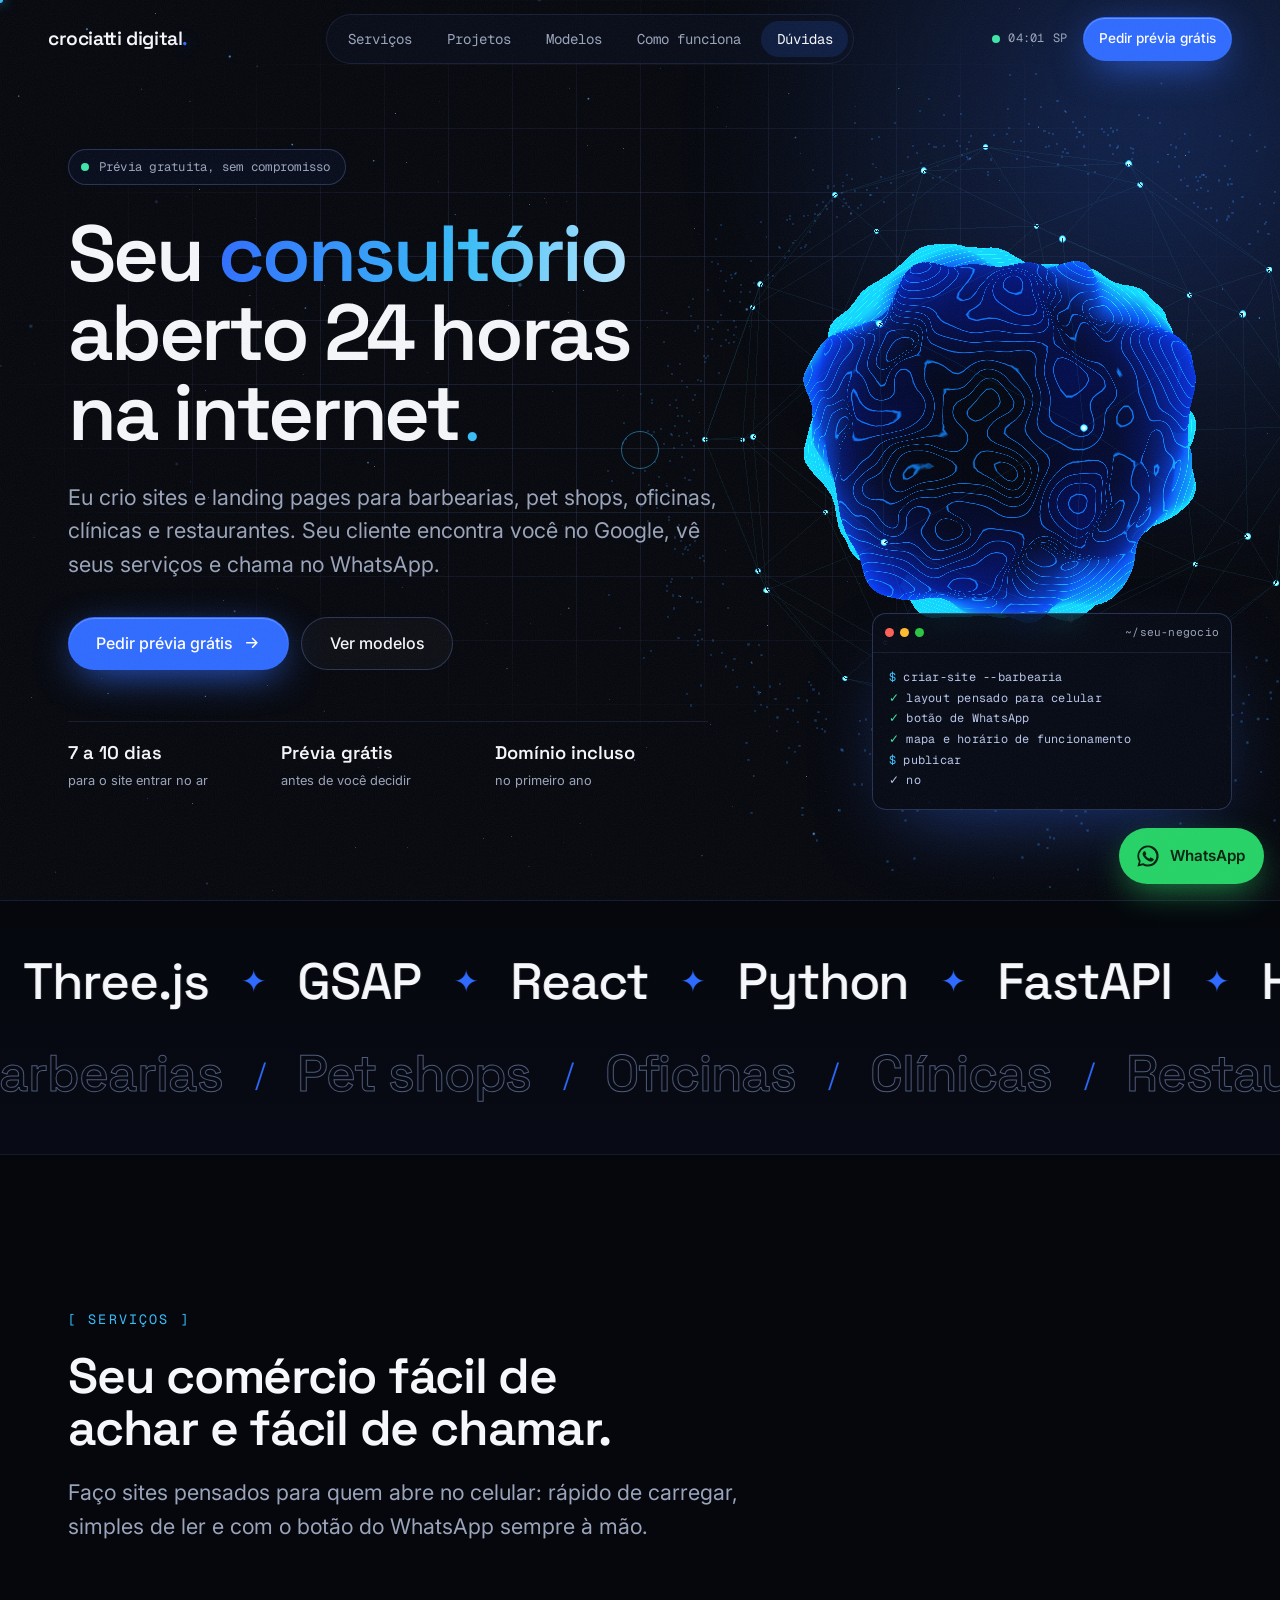
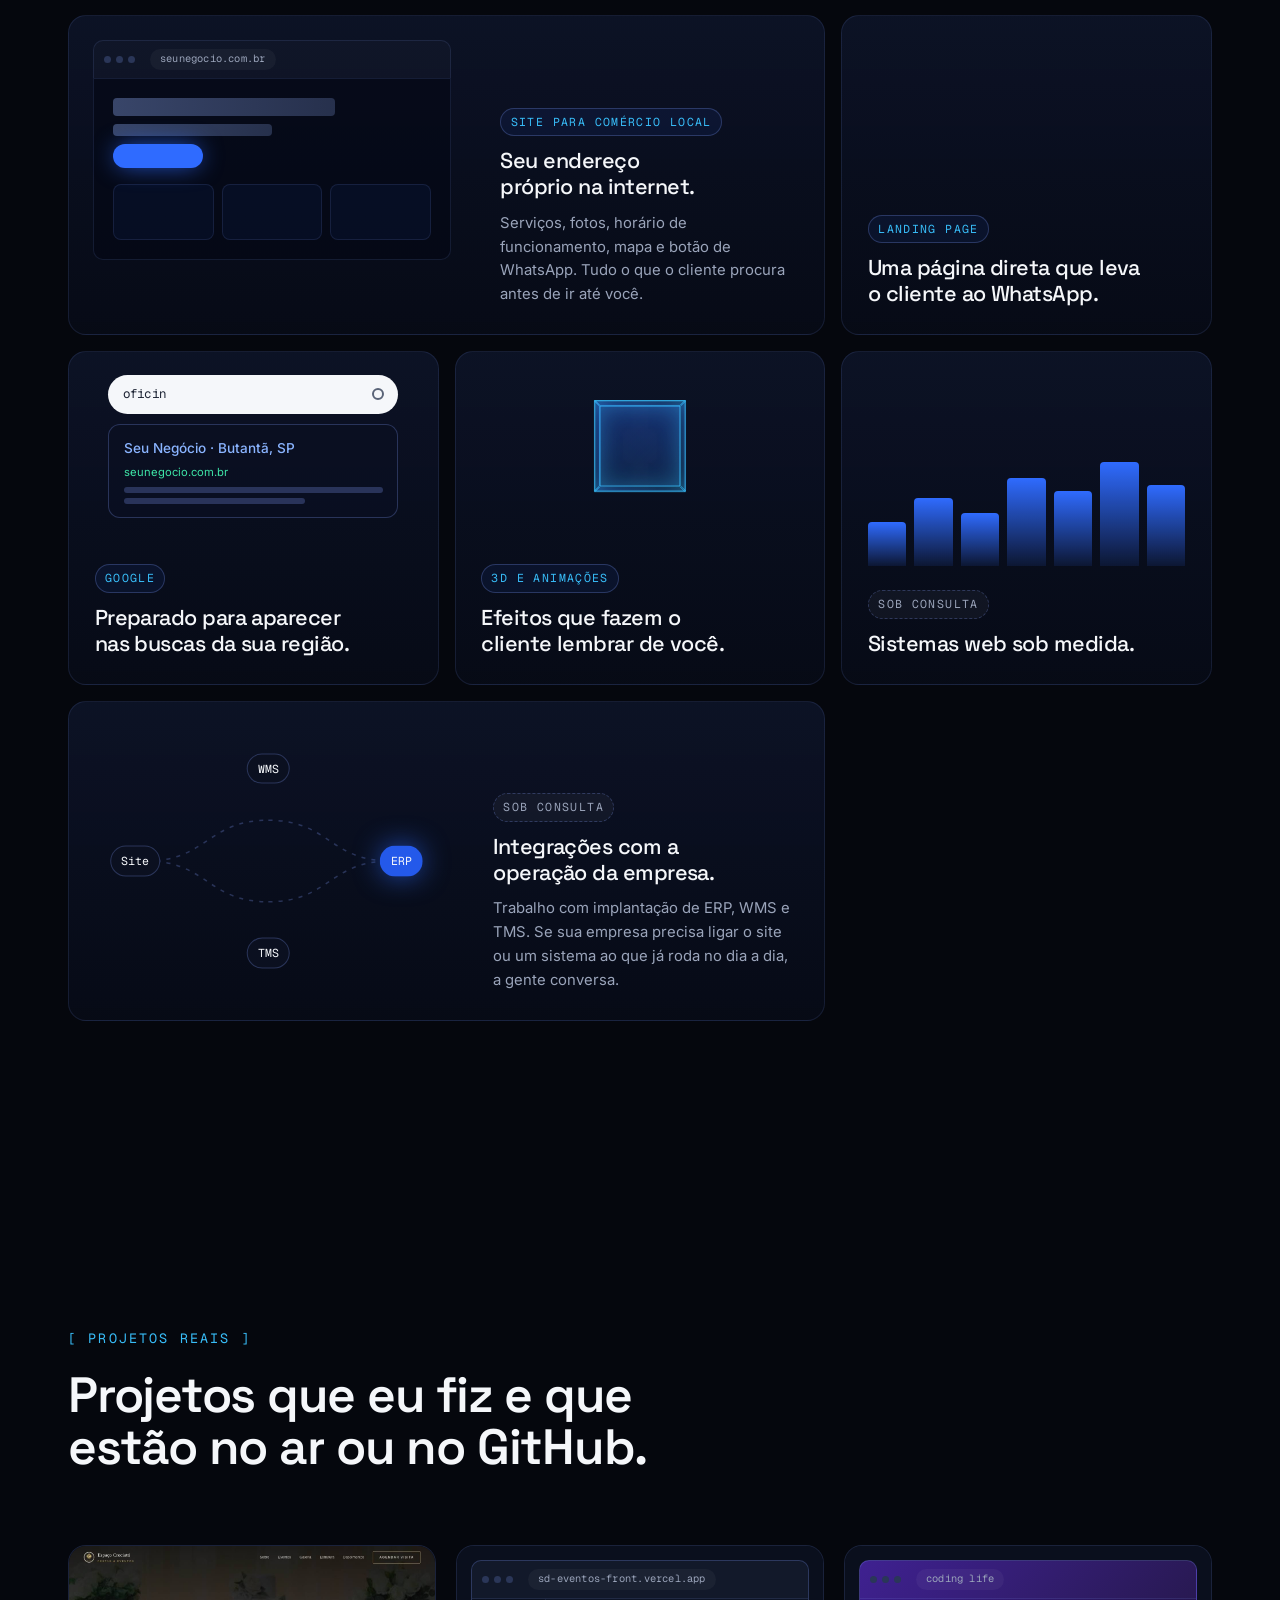
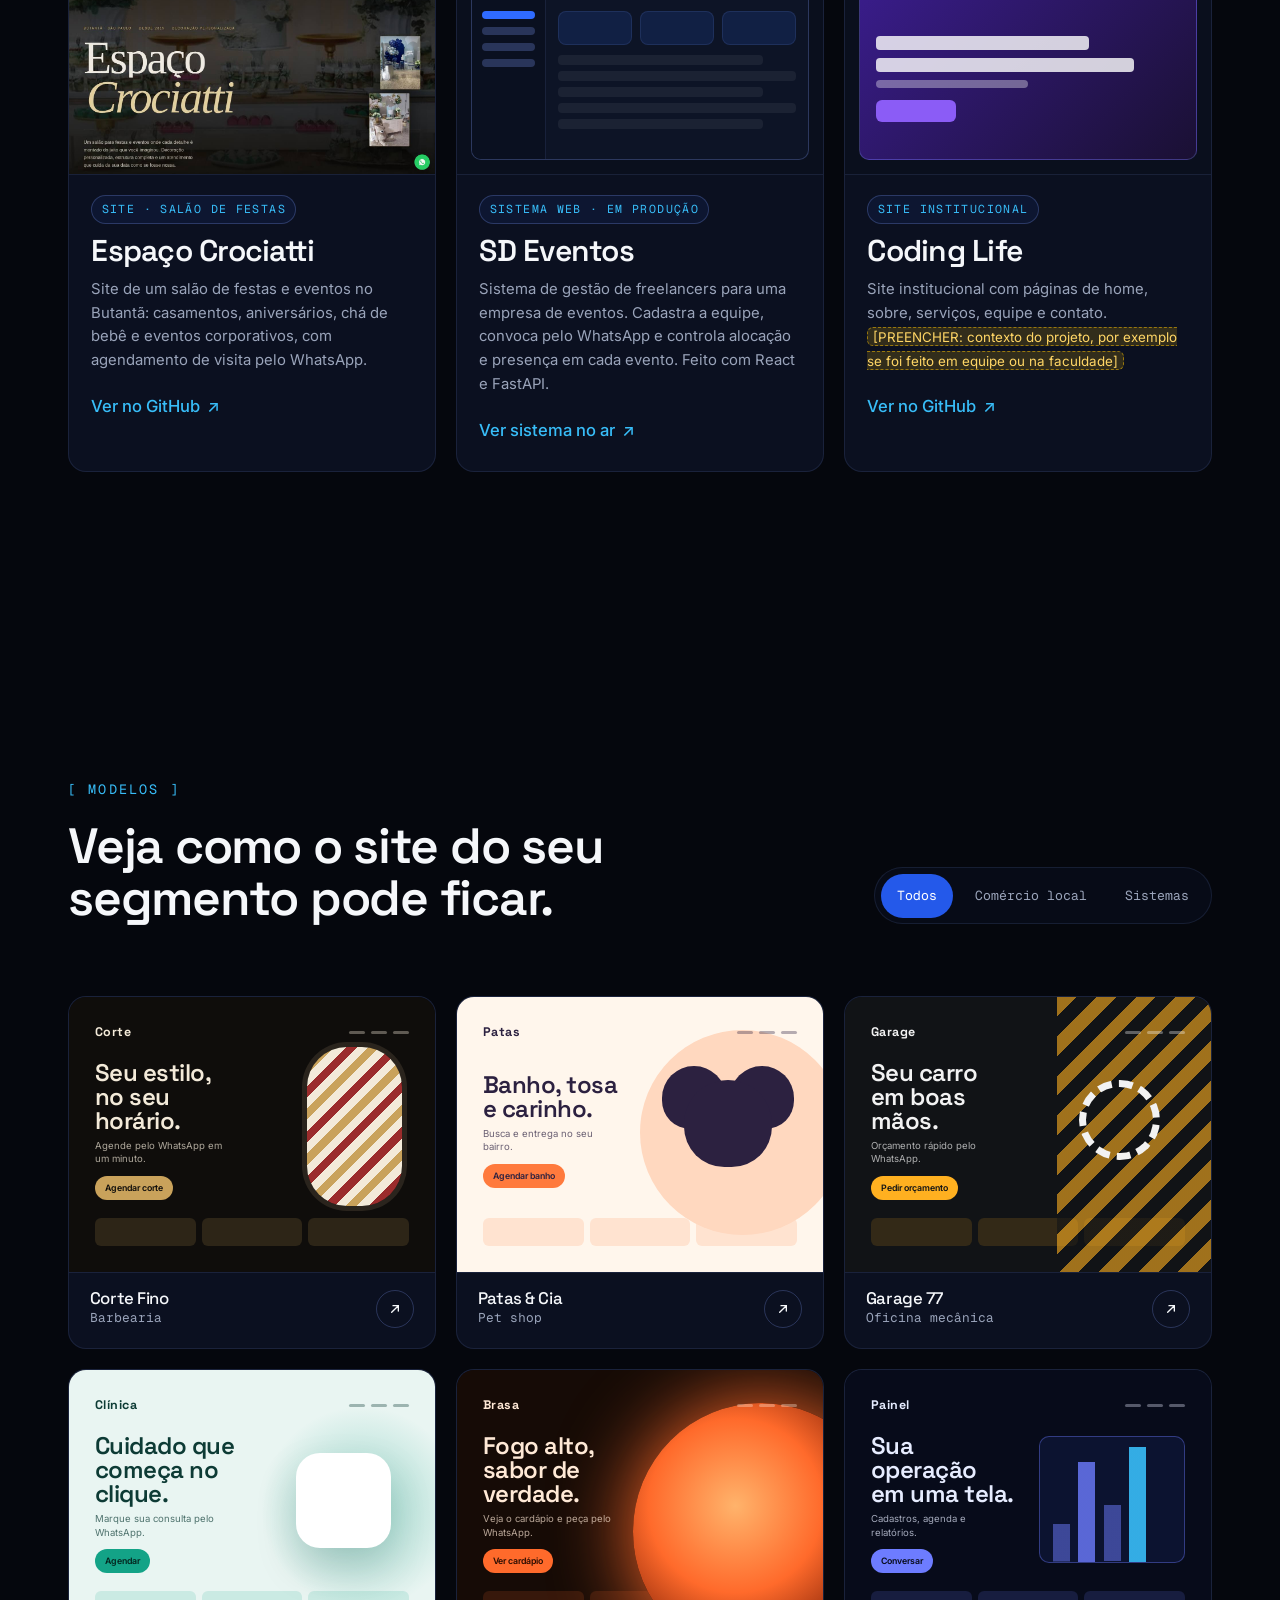
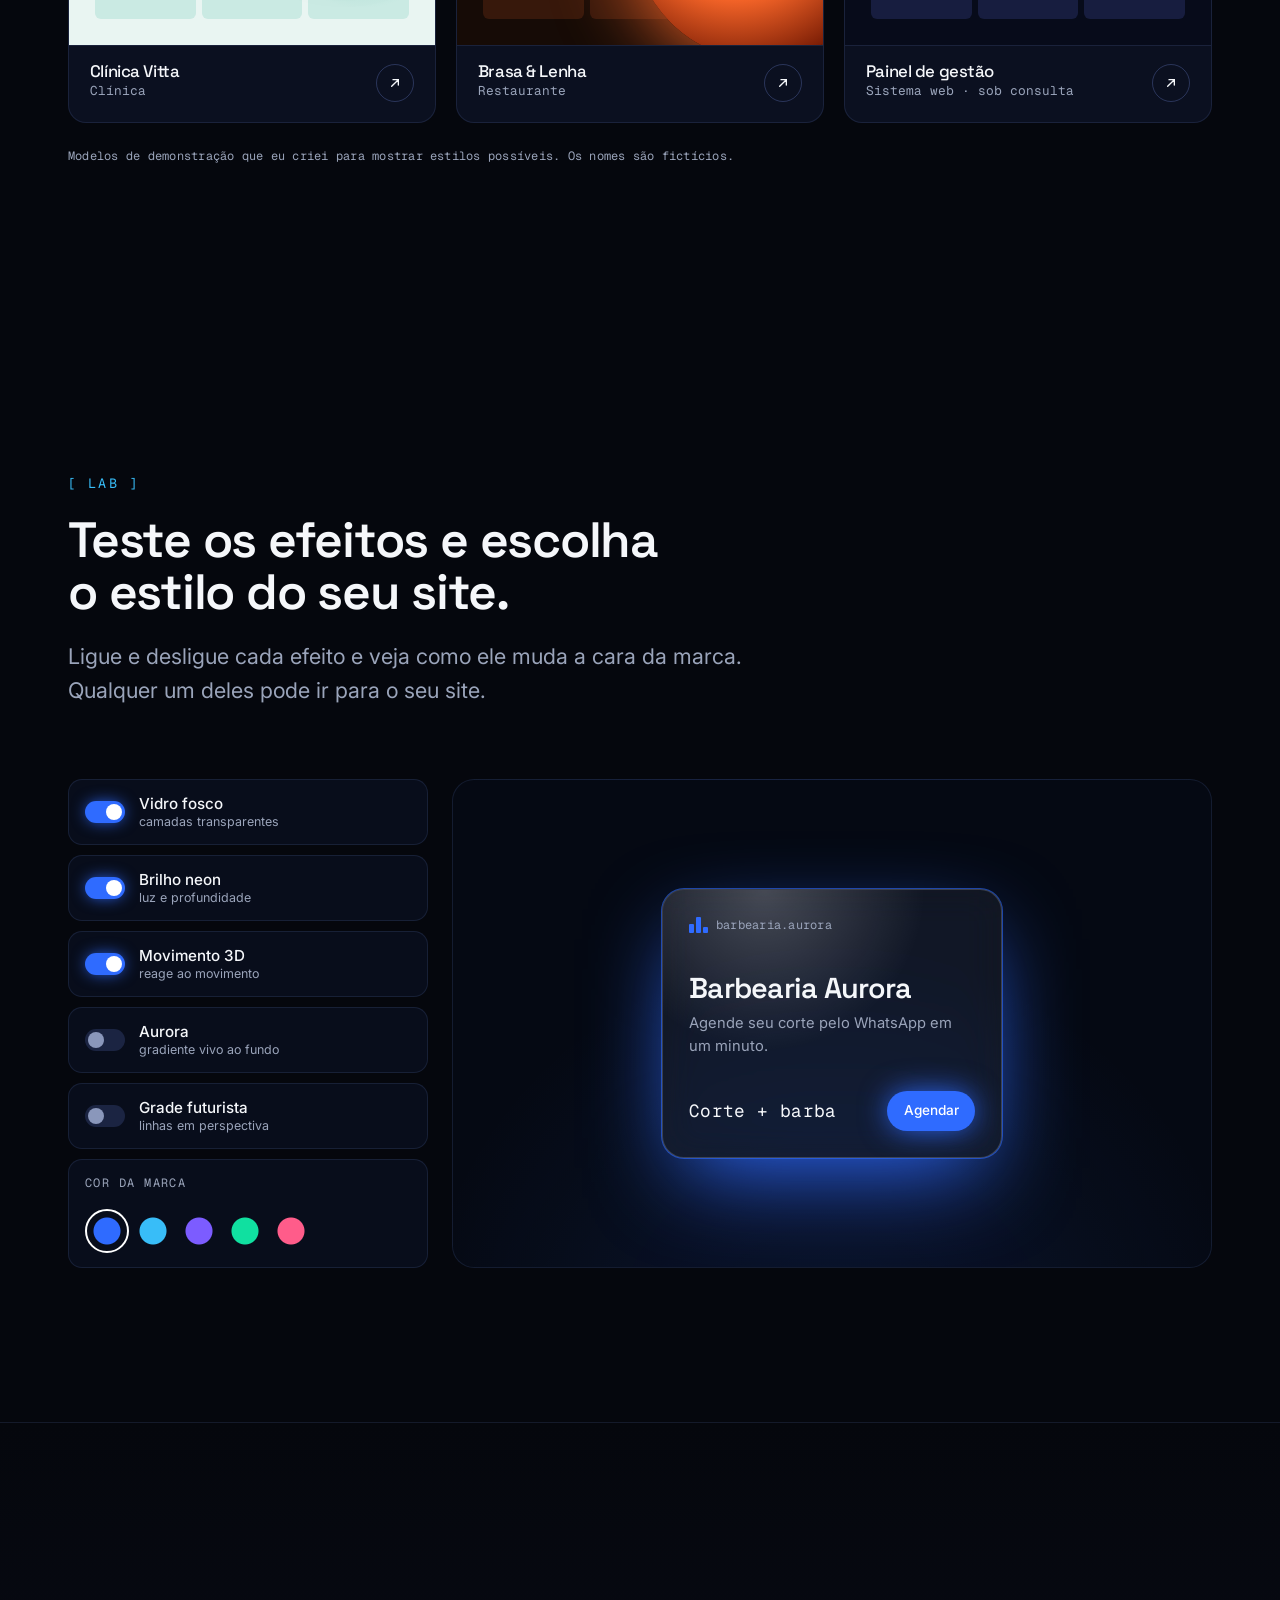
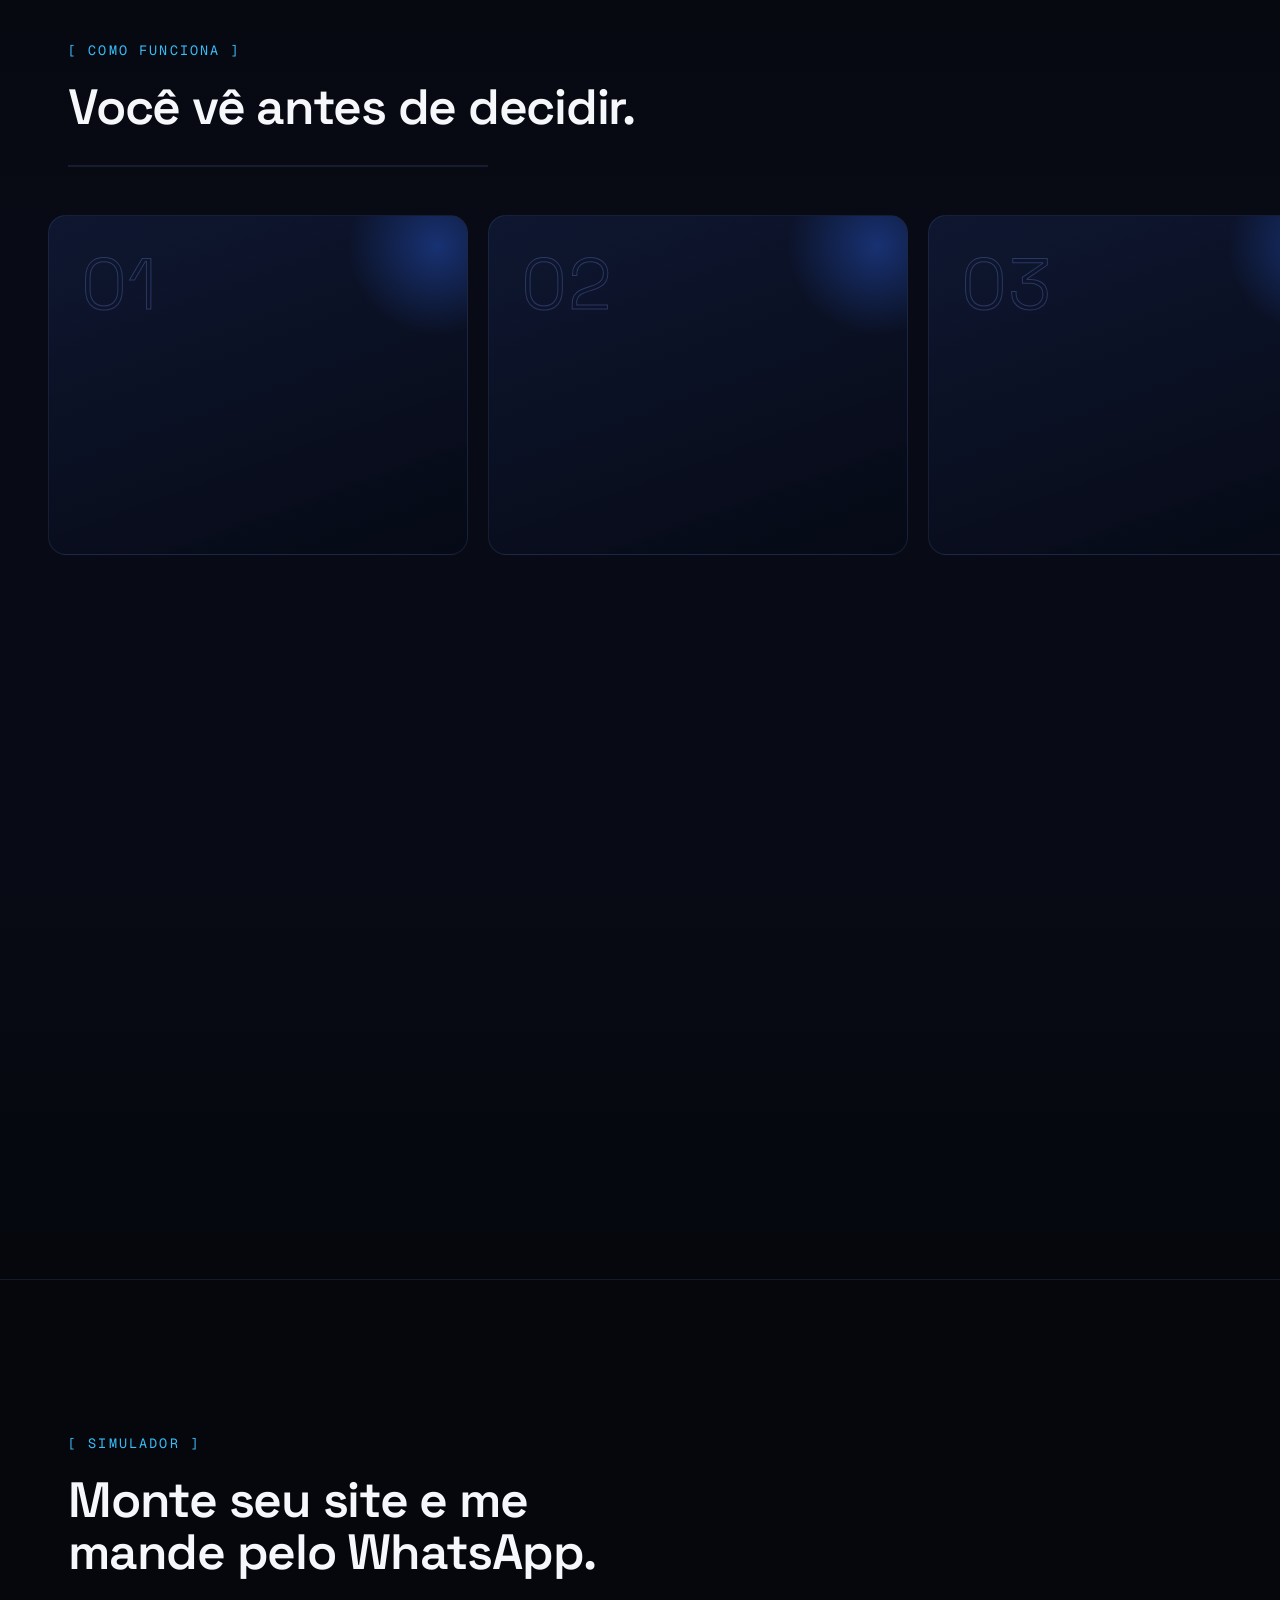
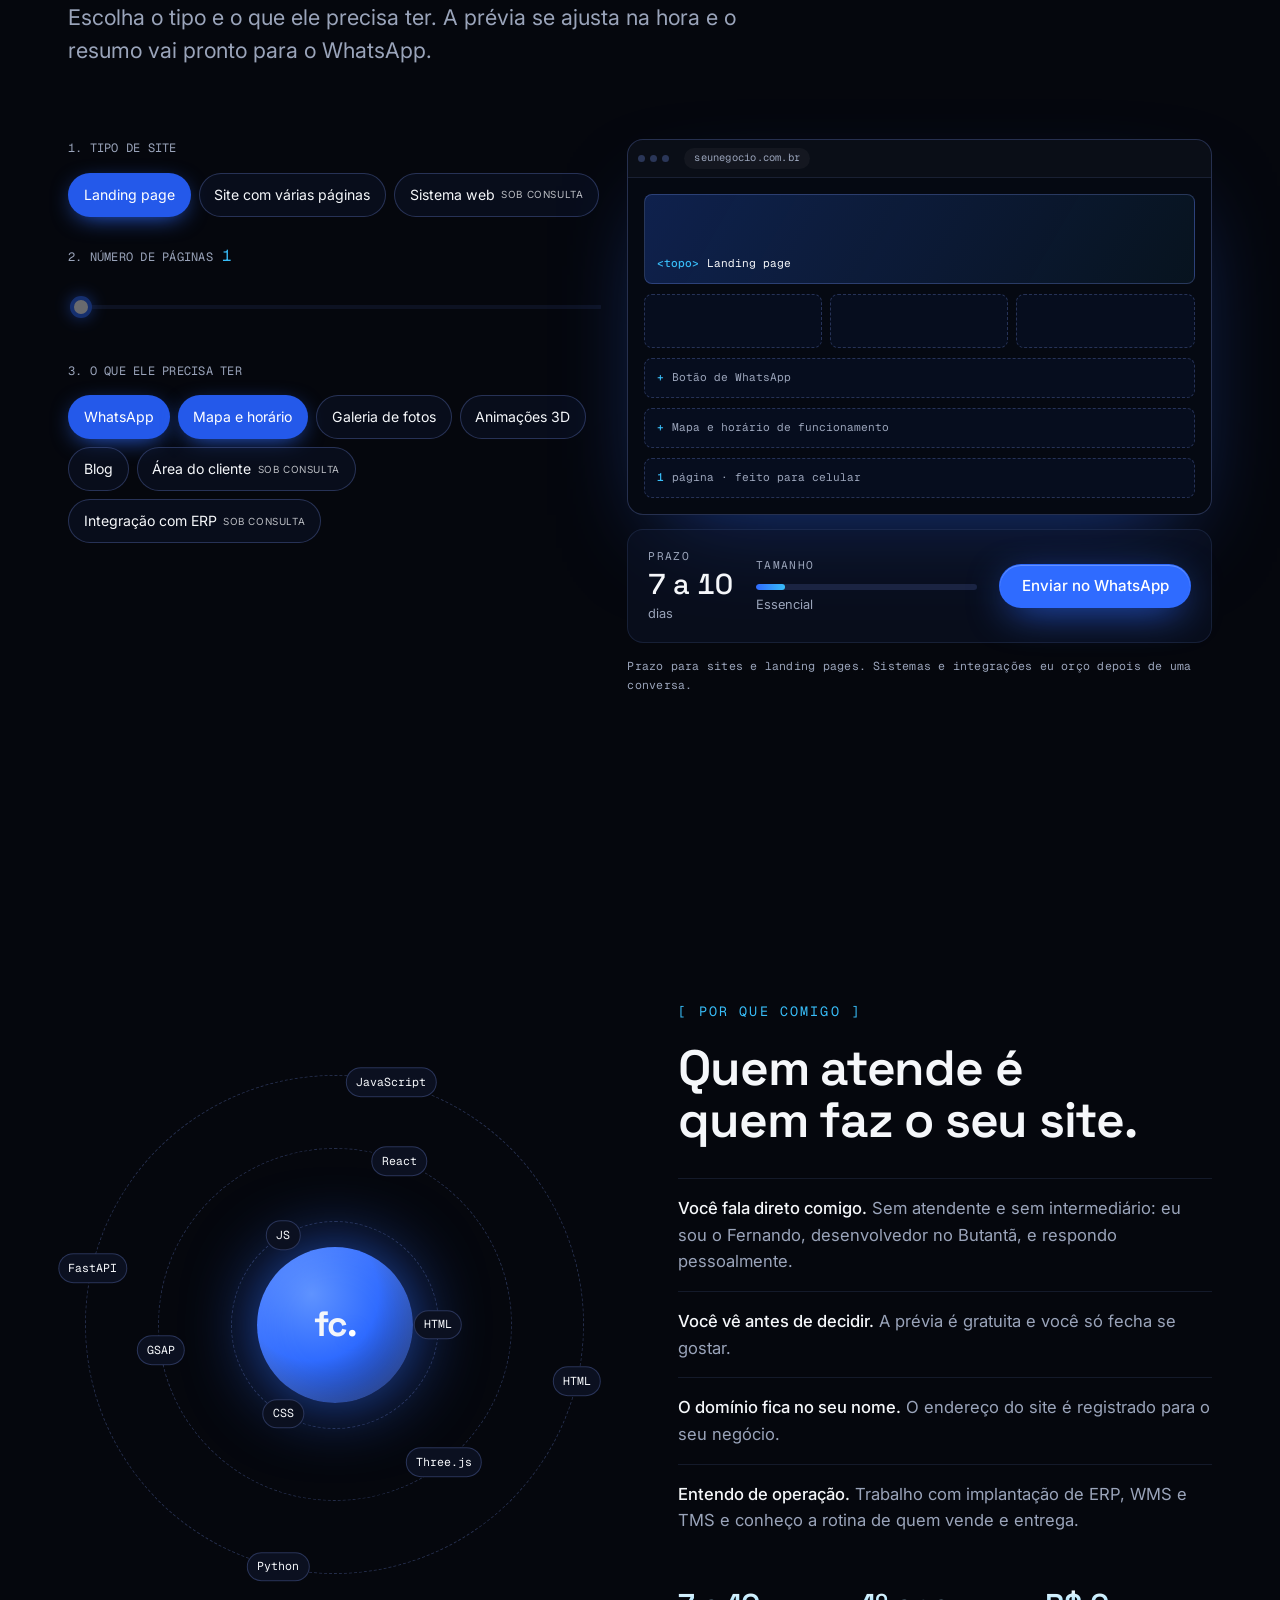
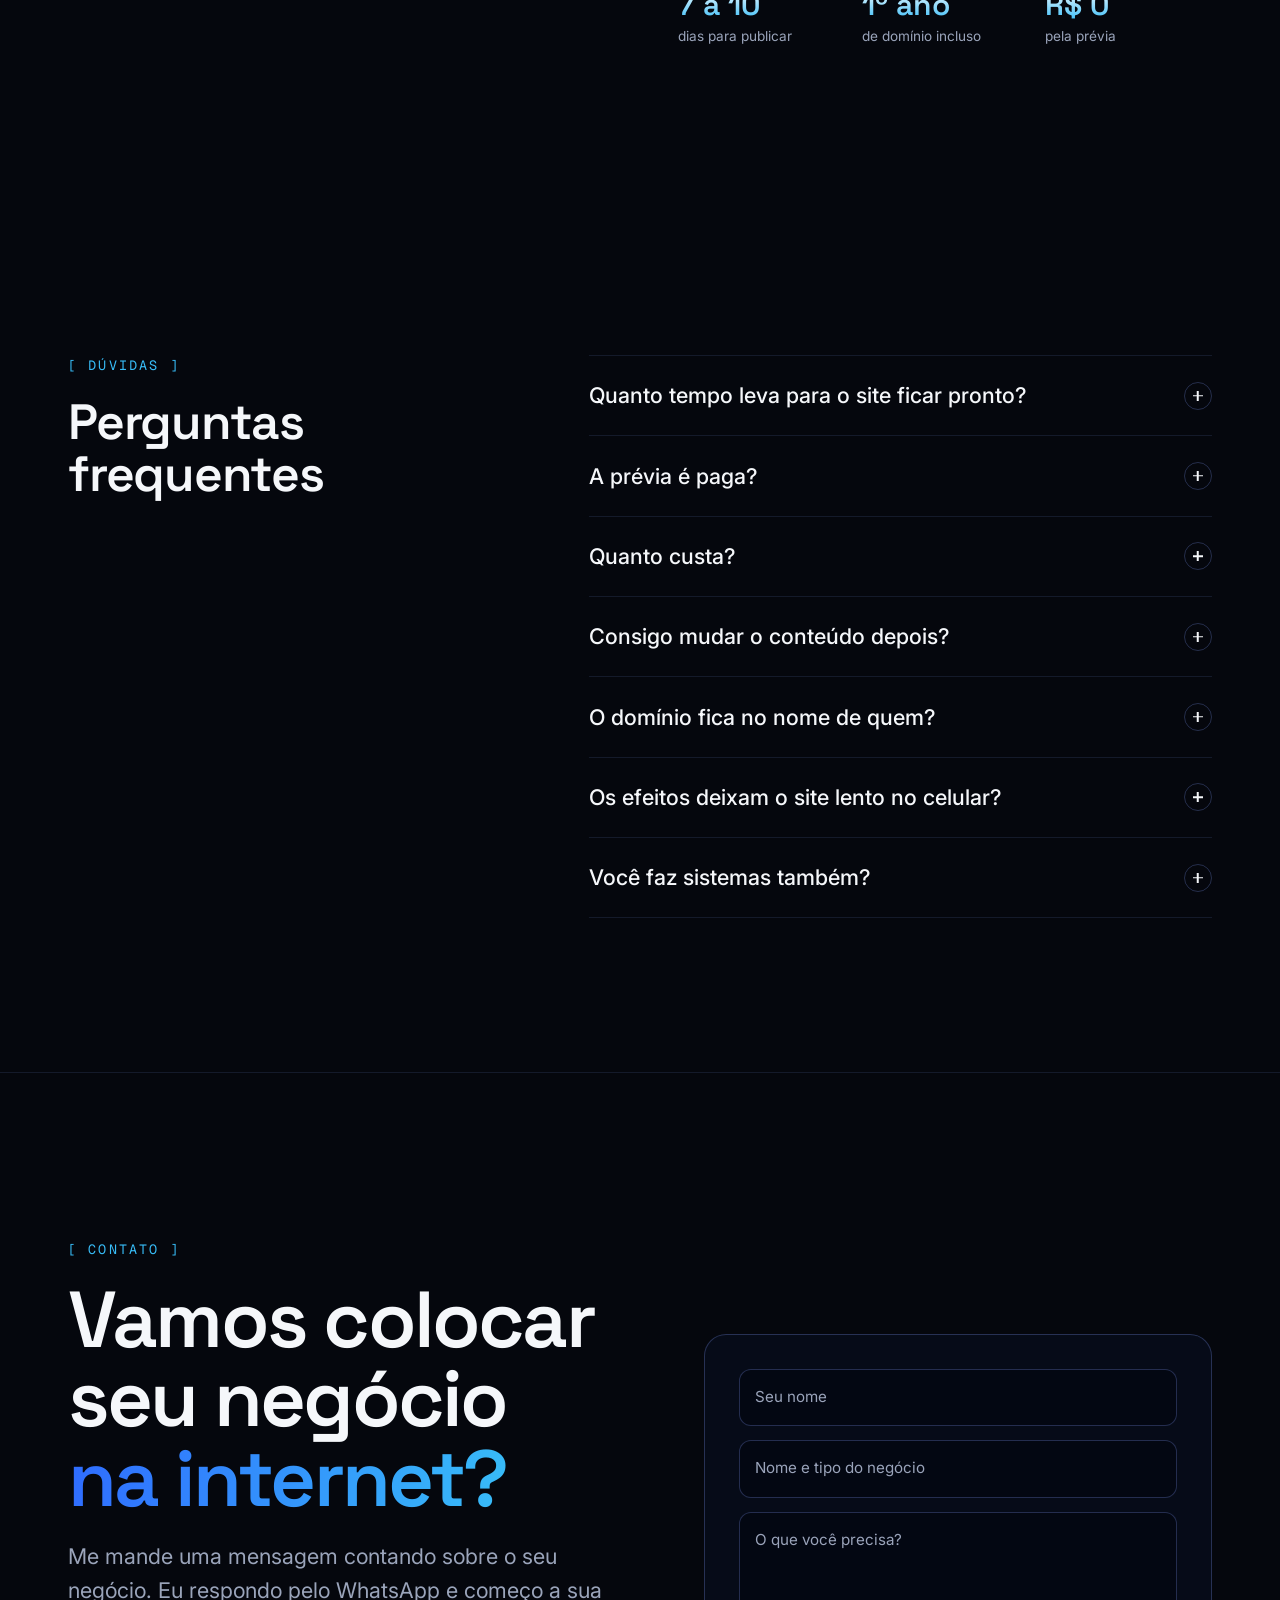
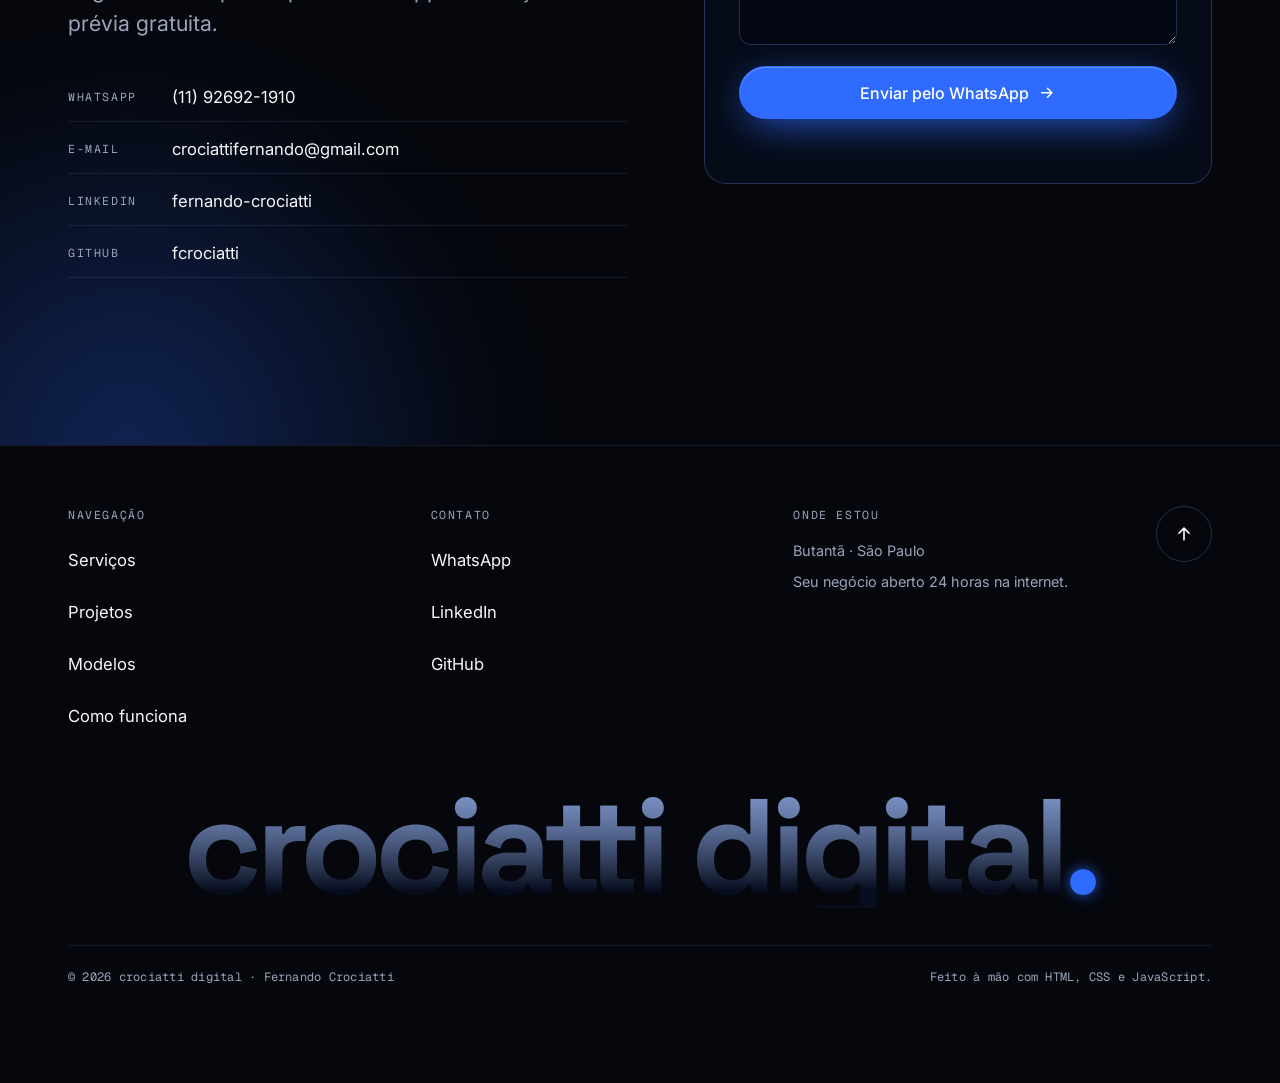
==== commit 4cfd1e8e: "deploy: conteúdo real, WhatsApp e ajustes para celular Conteúdo de site/ da branch claude/portfolio-" ====
--- a/index.html
+++ b/index.html
@@ -3,22 +3,41 @@
 <head>
 <meta charset="utf-8">
 <meta name="viewport" content="width=device-width, initial-scale=1, viewport-fit=cover">
-<title>NEXO Studio</title>
-<meta name="description" content="Sites, e-commerces e sistemas web de alta performance para comércios e empresas de todos os tamanhos.">
-<meta name="theme-color" content="#03050b">
+<title>Crociatti Digital | Criação de sites no Butantã, São Paulo</title>
+<meta name="description" content="Criação de sites e landing pages para comércios locais no Butantã, São Paulo: barbearias, pet shops, oficinas, clínicas e restaurantes. Prévia gratuita e entrega em 7 a 10 dias.">
+<meta name="theme-color" content="#05070D">
+<link rel="icon" href="data:image/svg+xml,%3Csvg xmlns=%27http://www.w3.org/2000/svg%27 viewBox=%270 0 32 32%27%3E%3Crect width=%2732%27 height=%2732%27 rx=%278%27 fill=%27%2305070D%27/%3E%3Ctext x=%276%27 y=%2723%27 font-family=%27Arial%27 font-weight=%27700%27 font-size=%2718%27 fill=%27%23F5F7FA%27%3Ec%3C/text%3E%3Ccircle cx=%2724%27 cy=%2721%27 r=%273%27 fill=%27%232F6BFF%27/%3E%3C/svg%3E">
+<link rel="canonical" href="https://fcrociatti.github.io/fcrociatti/">
+<meta property="og:type" content="website">
+<meta property="og:locale" content="pt_BR">
+<meta property="og:title" content="Crociatti Digital | Criação de sites no Butantã, São Paulo">
+<meta property="og:description" content="Seu negócio aberto 24 horas na internet. Sites e landing pages para comércios locais, com prévia gratuita.">
+<meta property="og:url" content="https://fcrociatti.github.io/fcrociatti/">
+<script type="application/ld+json">
+{
+  "@context": "https://schema.org",
+  "@type": "ProfessionalService",
+  "name": "Crociatti Digital",
+  "description": "Criação de sites e landing pages para comércios locais.",
+  "url": "https://fcrociatti.github.io/fcrociatti/",
+  "telephone": "+55 11 92692-1910",
+  "email": "crociattifernando@gmail.com",
+  "areaServed": "Butantã, São Paulo",
+  "address": { "@type": "PostalAddress", "addressLocality": "São Paulo", "addressRegion": "SP", "addressCountry": "BR" },
+  "founder": { "@type": "Person", "name": "Fernando Crociatti" },
+  "sameAs": ["https://www.linkedin.com/in/fernando-crociatti/", "https://github.com/fcrociatti"]
+}
+</script>
 <link rel="preconnect" href="https://fonts.googleapis.com">
 <link rel="preconnect" href="https://fonts.gstatic.com" crossorigin>
-<link rel="stylesheet" href="https://fonts.googleapis.com/css2?family=Unbounded:wght@300;400;500;600;700&family=Geist:wght@300;400;500;600&family=Geist+Mono:wght@400;500&display=swap">
+<link rel="stylesheet" href="https://fonts.googleapis.com/css2?family=Space+Grotesk:wght@400;500;600;700&family=Inter:wght@400;500;600&family=Geist+Mono:wght@400;500&display=swap">
 <link rel="stylesheet" href="assets/css/style.css">
 </head>
 <body>
 
-<!-- ============ PRELOADER ============ -->
+<!-- ============ PRELOADER (some sozinho em 1s, nunca bloqueia) ============ -->
 <div class="preloader" id="preloader" aria-hidden="true">
   <div class="preloader__inner">
-    <div class="preloader__log mono" id="preloaderLog">
-      <span>&gt; carregando módulos</span>
-    </div>
     <div class="preloader__count"><span id="preloaderCount">0</span><small>%</small></div>
     <div class="preloader__bar"><i id="preloaderBar"></i></div>
   </div>
@@ -29,35 +48,41 @@
 <div class="cursor" aria-hidden="true"><div class="cursor__dot"></div><div class="cursor__ring"><span class="cursor__label"></span></div></div>
 <div class="scroll-progress" aria-hidden="true"><i></i></div>
 
+<!-- botão fixo do WhatsApp -->
+<a class="wa-float" href="https://wa.me/5511926921910" data-wa target="_blank" rel="noopener" aria-label="Conversar no WhatsApp">
+  <svg viewBox="0 0 32 32" aria-hidden="true"><path d="M16 3a13 13 0 0 0-11.2 19.6L3 29l6.6-1.7A13 13 0 1 0 16 3zm0 23.6c-2 0-4-.5-5.7-1.6l-.4-.2-3.9 1 1-3.8-.3-.4A10.6 10.6 0 1 1 16 26.6zm5.8-7.9c-.3-.2-1.9-.9-2.2-1-.3-.1-.5-.2-.7.2l-1 1.2c-.2.2-.4.2-.7.1a8.7 8.7 0 0 1-4.3-3.8c-.3-.6.3-.5.9-1.7.1-.2 0-.4 0-.5l-1-2.4c-.3-.6-.5-.5-.7-.5h-.6c-.2 0-.6.1-.9.4-.3.3-1.2 1.1-1.2 2.8s1.2 3.2 1.4 3.5c.2.2 2.4 3.6 5.8 5 2.1.9 3 1 4 .8.7-.1 1.9-.8 2.2-1.5.3-.8.3-1.4.2-1.5l-.6-.3z"/></svg>
+  <span>WhatsApp</span>
+</a>
+
 <!-- ============ NAV ============ -->
 <header class="nav" id="nav">
-  <a href="#top" class="nav__logo" aria-label="Voltar ao início">
-    <span class="logo-mark" aria-hidden="true"><i></i><i></i><i></i></span>
-    <span class="brand-name">NEXO</span><span class="nav__logo-sub mono">studio</span>
+  <a href="#top" class="nav__logo">
+    <span class="brand-name" data-config="brand">crociatti digital</span><i class="logo-dot" aria-hidden="true">.</i>
   </a>
   <nav class="nav__links" aria-label="Principal">
     <a href="#servicos" data-scramble>Serviços</a>
+    <a href="#projetos" data-scramble>Projetos</a>
     <a href="#modelos" data-scramble>Modelos</a>
-    <a href="#lab" data-scramble>Lab</a>
-    <a href="#processo" data-scramble>Processo</a>
-    <a href="#faq" data-scramble>FAQ</a>
+    <a href="#processo" data-scramble>Como funciona</a>
+    <a href="#faq" data-scramble>Dúvidas</a>
   </nav>
   <div class="nav__right">
-    <span class="nav__status mono"><i class="pulse"></i><span id="clock">--:--</span> BRT</span>
-    <a href="#contato" class="btn btn--small btn--primary magnetic"><span>Iniciar projeto</span></a>
-    <button class="nav__burger" id="burger" aria-label="Abrir menu" aria-expanded="false"><span></span><span></span></button>
+    <span class="nav__status mono"><i class="pulse"></i><span id="clock">--:--</span> SP</span>
+    <a href="https://wa.me/5511926921910" data-wa target="_blank" rel="noopener" class="btn btn--small btn--primary magnetic"><span>Pedir prévia grátis</span></a>
+    <button class="nav__burger" id="burger" aria-label="Abrir menu" aria-expanded="false" aria-controls="mobileMenu"><span></span><span></span></button>
   </div>
 </header>
 
 <div class="mobile-menu" id="mobileMenu" aria-hidden="true">
   <nav aria-label="Menu mobile">
     <a href="#servicos"><small class="mono">01</small>Serviços</a>
-    <a href="#modelos"><small class="mono">02</small>Modelos</a>
-    <a href="#lab"><small class="mono">03</small>Lab</a>
-    <a href="#processo"><small class="mono">04</small>Processo</a>
-    <a href="#faq"><small class="mono">05</small>FAQ</a>
+    <a href="#projetos"><small class="mono">02</small>Projetos</a>
+    <a href="#modelos"><small class="mono">03</small>Modelos</a>
+    <a href="#processo"><small class="mono">04</small>Como funciona</a>
+    <a href="#faq"><small class="mono">05</small>Dúvidas</a>
     <a href="#contato"><small class="mono">06</small>Contato</a>
   </nav>
+  <a href="https://wa.me/5511926921910" data-wa target="_blank" rel="noopener" class="btn btn--primary btn--lg btn--block mobile-menu__cta"><span>Pedir prévia grátis no WhatsApp</span></a>
 </div>
 
 <main id="top">
@@ -71,24 +96,23 @@
   <div class="hero__content wrap">
     <div class="badge reveal-hero">
       <i class="pulse"></i>
-      <span class="mono">Agenda aberta para novos projetos</span>
+      <span class="mono">Prévia gratuita, sem compromisso</span>
     </div>
 
     <h1 class="hero__title">
-      <span class="line"><span class="line__in">Construímos a</span></span>
-      <span class="line"><span class="line__in">presença digital</span></span>
-      <span class="line"><span class="line__in">que faz <em class="hero__word" id="heroWord">negócios</em></span></span>
-      <span class="line"><span class="line__in">crescerem<span class="caret">_</span></span></span>
+      <span class="line"><span class="line__in">Seu <em class="hero__word" id="heroWord">negócio</em></span></span>
+      <span class="line"><span class="line__in">aberto 24 horas</span></span>
+      <span class="line"><span class="line__in">na internet<span class="caret">.</span></span></span>
     </h1>
 
     <p class="hero__lead reveal-hero">
-      Sites, lojas virtuais e sistemas web sob medida para comércios, pequenas e grandes empresas.
-      Design que impressiona, código que carrega em menos de um segundo.
+      Eu crio sites e landing pages para barbearias, pet shops, oficinas, clínicas e restaurantes.
+      Seu cliente encontra você no Google, vê seus serviços e chama no WhatsApp.
     </p>
 
     <div class="hero__actions reveal-hero">
-      <a href="#contato" class="btn btn--primary btn--lg magnetic" data-cursor="Vamos?">
-        <span>Quero meu site</span>
+      <a href="https://wa.me/5511926921910" data-wa target="_blank" rel="noopener" class="btn btn--primary btn--lg magnetic" data-cursor="Chamar">
+        <span>Pedir prévia grátis</span>
         <svg viewBox="0 0 24 24" aria-hidden="true"><path d="M5 12h14M13 6l6 6-6 6"/></svg>
       </a>
       <a href="#modelos" class="btn btn--ghost btn--lg magnetic" data-cursor="Ver">
@@ -96,16 +120,16 @@
       </a>
     </div>
 
-    <ul class="hero__metrics reveal-hero" aria-label="Compromissos de qualidade">
-      <li><strong class="mono">95+</strong><span>nota Lighthouse</span></li>
-      <li><strong class="mono">&lt;1s</strong><span>carregamento</span></li>
-      <li><strong class="mono">100%</strong><span>responsivo</span></li>
-      <li><strong class="mono">SEO</strong><span>técnico incluso</span></li>
+    <ul class="hero__metrics reveal-hero" aria-label="Como funciona">
+      <li><strong>7 a 10 dias</strong><span>para o site entrar no ar</span></li>
+      <li><strong>Prévia grátis</strong><span>antes de você decidir</span></li>
+      <li><strong>Domínio incluso</strong><span>no primeiro ano</span></li>
+      <li data-price hidden><strong data-config="price">a partir de R$ 450</strong><span>pagamento único</span></li>
     </ul>
   </div>
 
-  <aside class="terminal reveal-hero" aria-label="Exemplo de deploy">
-    <div class="terminal__bar"><i></i><i></i><i></i><span class="mono">~/seu-projeto</span></div>
+  <aside class="terminal reveal-hero" aria-hidden="true">
+    <div class="terminal__bar"><i></i><i></i><i></i><span class="mono">~/seu-negocio</span></div>
     <pre class="terminal__body mono" id="terminal"></pre>
   </aside>
 
@@ -115,15 +139,15 @@
 </section>
 
 <!-- ============ MARQUEE ============ -->
-<section class="marquee" id="marquee" aria-label="Tecnologias que usamos">
+<section class="marquee" id="marquee" aria-label="Tecnologias que uso e negócios que atendo">
   <div class="marquee__row" data-dir="-1">
     <div class="marquee__track">
-      <span>React</span><b>✦</b><span>Next.js</span><b>✦</b><span>Three.js</span><b>✦</b><span>WebGL</span><b>✦</b><span>GSAP</span><b>✦</b><span>TypeScript</span><b>✦</b><span>Tailwind</span><b>✦</b><span>Node.js</span><b>✦</b><span>Vercel</span><b>✦</b>
+      <span>HTML</span><b>✦</b><span>CSS</span><b>✦</b><span>JavaScript</span><b>✦</b><span>Three.js</span><b>✦</b><span>GSAP</span><b>✦</b><span>React</span><b>✦</b><span>Python</span><b>✦</b><span>FastAPI</span><b>✦</b>
     </div>
   </div>
   <div class="marquee__row marquee__row--outline" data-dir="1">
     <div class="marquee__track">
-      <span>E-commerce</span><b>/</b><span>Landing pages</span><b>/</b><span>Sistemas web</span><b>/</b><span>Dashboards</span><b>/</b><span>Integração Pix</span><b>/</b><span>WhatsApp API</span><b>/</b><span>SEO</span><b>/</b><span>ERP</span><b>/</b>
+      <span>Barbearias</span><b>/</b><span>Pet shops</span><b>/</b><span>Oficinas</span><b>/</b><span>Clínicas</span><b>/</b><span>Restaurantes</span><b>/</b><span>Comércio local</span><b>/</b>
     </div>
   </div>
 </section>
@@ -133,48 +157,53 @@
   <div class="wrap">
     <header class="section__head">
       <p class="eyebrow mono"><span>[ serviços ]</span></p>
-      <h2 class="section__title split">Tudo o que sua empresa precisa para vender na internet.</h2>
-      <p class="section__lead">Do cardápio digital da lanchonete ao portal da indústria. Cada projeto nasce do zero, pensado para o seu cliente.</p>
+      <h2 class="section__title split">Seu comércio fácil de achar e fácil de chamar.</h2>
+      <p class="section__lead">Faço sites pensados para quem abre no celular: rápido de carregar, simples de ler e com o botão do WhatsApp sempre à mão.</p>
     </header>
 
     <div class="bento">
       <article class="card bento__item bento__item--wide spot tilt">
         <div class="card__visual visual-browser" aria-hidden="true">
-          <div class="vb__bar"><i></i><i></i><i></i><span class="mono">seusite.com.br</span></div>
+          <div class="vb__bar"><i></i><i></i><i></i><span class="mono">seunegocio.com.br</span></div>
           <div class="vb__body">
             <div class="vb__hero"><b></b><b></b><b class="vb__cta"></b></div>
             <div class="vb__cards"><i></i><i></i><i></i></div>
           </div>
         </div>
         <div class="card__text">
-          <span class="tag mono">Landing pages &amp; institucionais</span>
-          <h3>Sites que transformam visita em contato.</h3>
-          <p>Páginas rápidas, com animações, copy estratégica e botão de WhatsApp sempre à mão.</p>
+          <span class="tag mono">Site para comércio local</span>
+          <h3>Seu endereço próprio na internet.</h3>
+          <p>Serviços, fotos, horário de funcionamento, mapa e botão de WhatsApp. Tudo o que o cliente procura antes de ir até você.</p>
         </div>
       </article>
 
       <article class="card bento__item spot tilt">
-        <div class="card__visual visual-cart" aria-hidden="true">
-          <div class="cart__icon">
-            <svg viewBox="0 0 24 24"><path d="M3 4h2l2.4 11.2a2 2 0 0 0 2 1.6h7.7a2 2 0 0 0 2-1.5L21 8H6"/><circle cx="10" cy="20" r="1.4"/><circle cx="17" cy="20" r="1.4"/></svg>
-            <span class="cart__badge mono" id="cartBadge">3</span>
-          </div>
-          <div class="cart__toast mono">+ R$ 189,90 <small>pedido aprovado via Pix</small></div>
+        <div class="card__visual visual-chat" aria-hidden="true">
+          <div class="chat">
+            <span class="chat__msg chat__msg--in">Oi! Tem horário amanhã de manhã?</span>
+            <span class="chat__msg chat__msg--out">Tenho às 9h e às 10h30 😉</span>
+          </div>
         </div>
         <div class="card__text">
-          <span class="tag mono">E-commerce</span>
-          <h3>Lojas virtuais com Pix, cartão e frete.</h3>
+          <span class="tag mono">Landing page</span>
+          <h3>Uma página direta que leva o cliente ao WhatsApp.</h3>
         </div>
       </article>
 
       <article class="card bento__item spot tilt">
-        <div class="card__visual visual-gauge" aria-hidden="true">
-          <svg viewBox="0 0 120 120"><circle class="g__track" cx="60" cy="60" r="50"/><circle class="g__fill" cx="60" cy="60" r="50"/></svg>
-          <span class="g__value mono" data-count="98">0</span>
+        <div class="card__visual visual-search" aria-hidden="true">
+          <div class="search">
+            <div class="search__bar mono"><span id="searchTyping">barbearia no butantã</span><i></i></div>
+            <div class="search__result">
+              <b>Seu Negócio · Butantã, SP</b>
+              <small>seunegocio.com.br</small>
+              <span></span><span></span>
+            </div>
+          </div>
         </div>
         <div class="card__text">
-          <span class="tag mono">Performance</span>
-          <h3>Velocidade que o Google recompensa.</h3>
+          <span class="tag mono">Google</span>
+          <h3>Preparado para aparecer nas buscas da sua região.</h3>
         </div>
       </article>
 
@@ -183,8 +212,8 @@
           <div class="cube"><i></i><i></i><i></i><i></i><i></i><i></i></div>
         </div>
         <div class="card__text">
-          <span class="tag mono">3D &amp; WebGL</span>
-          <h3>Experiências imersivas que viram assunto.</h3>
+          <span class="tag mono">3D e animações</span>
+          <h3>Efeitos que fazem o cliente lembrar de você.</h3>
         </div>
       </article>
 
@@ -194,8 +223,8 @@
           <div class="dash__line"><svg viewBox="0 0 200 60" preserveAspectRatio="none"><path d="M0 50 L30 42 L60 46 L90 28 L120 32 L150 14 L200 8"/></svg></div>
         </div>
         <div class="card__text">
-          <span class="tag mono">Sistemas web</span>
-          <h3>Painéis, portais e sistemas internos.</h3>
+          <span class="tag mono tag--soft">Sob consulta</span>
+          <h3>Sistemas web sob medida.</h3>
         </div>
       </article>
 
@@ -208,38 +237,97 @@
             <path class="n__link" d="M180 110 C240 110 240 70 300 70"/>
           </svg>
           <span class="node" style="--x:16.6%;--y:50%">Site</span>
-          <span class="node" style="--x:50%;--y:21%">Pix</span>
-          <span class="node" style="--x:50%;--y:79%">WhatsApp</span>
+          <span class="node" style="--x:50%;--y:21%">WMS</span>
+          <span class="node" style="--x:50%;--y:79%">TMS</span>
           <span class="node node--main" style="--x:83.3%;--y:50%">ERP</span>
         </div>
         <div class="card__text">
-          <span class="tag mono">Integrações</span>
-          <h3>Seu site conversando com o resto da operação.</h3>
-          <p>Pagamentos, WhatsApp, CRM, ERP, WMS e planilhas. Pedido entra no site e já aparece no estoque.</p>
-        </div>
-      </article>
-    </div>
-  </div>
-</section>
-
-<!-- ============ MODELOS / SHOWCASE ============ -->
+          <span class="tag mono tag--soft">Sob consulta</span>
+          <h3>Integrações com a operação da empresa.</h3>
+          <p>Trabalho com implantação de ERP, WMS e TMS. Se sua empresa precisa ligar o site ou um sistema ao que já roda no dia a dia, a gente conversa.</p>
+        </div>
+      </article>
+    </div>
+  </div>
+</section>
+
+<!-- ============ PROJETOS REAIS ============ -->
+<section class="section projects" id="projetos">
+  <div class="wrap">
+    <header class="section__head">
+      <p class="eyebrow mono"><span>[ projetos reais ]</span></p>
+      <h2 class="section__title split">Projetos que eu fiz e que estão no ar ou no GitHub.</h2>
+    </header>
+
+    <div class="projects__grid">
+      <article class="project">
+        <a class="project__shot" href="https://github.com/fcrociatti/Espaco_Crociatti" target="_blank" rel="noopener" tabindex="-1">
+          <img src="assets/img/espaco-crociatti.jpg" width="1280" height="800" loading="lazy" decoding="async" alt="Página inicial do site do Espaço Crociatti, salão de festas no Butantã, com foto de mesa de doces e o nome em letras grandes">
+        </a>
+        <div class="project__info">
+          <span class="tag mono">Site · salão de festas</span>
+          <h3>Espaço Crociatti</h3>
+          <p>Site de um salão de festas e eventos no Butantã: casamentos, aniversários, chá de bebê e eventos corporativos, com agendamento de visita pelo WhatsApp.</p>
+          <a class="link-arrow" href="https://github.com/fcrociatti/Espaco_Crociatti" target="_blank" rel="noopener">Ver no GitHub <span aria-hidden="true">↗</span></a>
+        </div>
+      </article>
+
+      <article class="project">
+        <a class="project__shot project__shot--mock" href="https://sd-eventos-front.vercel.app" target="_blank" rel="noopener" tabindex="-1" aria-hidden="true">
+          <div class="pmock" aria-hidden="true">
+            <div class="vb__bar"><i></i><i></i><i></i><span class="mono">sd-eventos-front.vercel.app</span></div>
+            <div class="pmock__body">
+              <div class="pmock__side"><i></i><i></i><i></i><i></i></div>
+              <div class="pmock__main">
+                <div class="pmock__row"><b></b><b></b><b></b></div>
+                <div class="pmock__table"><i></i><i></i><i></i><i></i><i></i></div>
+              </div>
+            </div>
+          </div>
+        </a>
+        <div class="project__info">
+          <span class="tag mono">Sistema web · em produção</span>
+          <h3>SD Eventos</h3>
+          <p>Sistema de gestão de freelancers para uma empresa de eventos. Cadastra a equipe, convoca pelo WhatsApp e controla alocação e presença em cada evento. Feito com React e FastAPI.</p>
+          <a class="link-arrow" href="https://sd-eventos-front.vercel.app" target="_blank" rel="noopener">Ver sistema no ar <span aria-hidden="true">↗</span></a>
+        </div>
+      </article>
+
+      <article class="project">
+        <a class="project__shot project__shot--mock project__shot--alt" href="https://github.com/fcrociatti/codinglife" target="_blank" rel="noopener" tabindex="-1" aria-hidden="true">
+          <div class="pmock" aria-hidden="true">
+            <div class="vb__bar"><i></i><i></i><i></i><span class="mono">coding life</span></div>
+            <div class="pmock__hero"><b></b><b></b><b></b><span></span></div>
+          </div>
+        </a>
+        <div class="project__info">
+          <span class="tag mono">Site institucional</span>
+          <h3>Coding Life</h3>
+          <p>Site institucional com páginas de home, sobre, serviços, equipe e contato. <mark class="fill">[PREENCHER: contexto do projeto, por exemplo se foi feito em equipe ou na faculdade]</mark></p>
+          <a class="link-arrow" href="https://github.com/fcrociatti/codinglife" target="_blank" rel="noopener">Ver no GitHub <span aria-hidden="true">↗</span></a>
+        </div>
+      </article>
+    </div>
+  </div>
+</section>
+
+<!-- ============ MODELOS ============ -->
 <section class="section showcase" id="modelos">
   <div class="wrap">
     <header class="section__head section__head--row">
       <div>
         <p class="eyebrow mono"><span>[ modelos ]</span></p>
-        <h2 class="section__title split">Escolha um ponto de partida. A gente deixa com a sua cara.</h2>
+        <h2 class="section__title split">Veja como o site do seu segmento pode ficar.</h2>
       </div>
       <div class="filters" role="tablist" aria-label="Filtrar modelos">
         <button class="filter is-active" data-filter="all" role="tab" aria-selected="true">Todos</button>
-        <button class="filter" data-filter="comercio" role="tab" aria-selected="false">Comércio</button>
-        <button class="filter" data-filter="servicos" role="tab" aria-selected="false">Serviços</button>
-        <button class="filter" data-filter="empresas" role="tab" aria-selected="false">Empresas</button>
+        <button class="filter" data-filter="comercio" role="tab" aria-selected="false">Comércio local</button>
+        <button class="filter" data-filter="sistemas" role="tab" aria-selected="false">Sistemas</button>
       </div>
     </header>
 
     <div class="models" id="models"><!-- preenchido via JS --></div>
-    <p class="models__note mono">Modelos conceituais criados pelo estúdio para demonstrar estilos possíveis.</p>
+    <p class="models__note mono">Modelos de demonstração que eu criei para mostrar estilos possíveis. Os nomes são fictícios.</p>
   </div>
 </section>
 
@@ -248,25 +336,25 @@
   <div class="wrap">
     <header class="section__head">
       <p class="eyebrow mono"><span>[ lab ]</span></p>
-      <h2 class="section__title split">Teste as tendências de 2026 ao vivo.</h2>
-      <p class="section__lead">Ligue e desligue os efeitos e veja como cada um muda a percepção da marca. Tudo isso pode estar no seu site.</p>
+      <h2 class="section__title split">Teste os efeitos e escolha o estilo do seu site.</h2>
+      <p class="section__lead">Ligue e desligue cada efeito e veja como ele muda a cara da marca. Qualquer um deles pode ir para o seu site.</p>
     </header>
 
     <div class="lab__grid">
       <div class="lab__controls" role="group" aria-label="Efeitos do laboratório">
-        <label class="switch"><input type="checkbox" id="fxGlass" checked><span class="switch__ui"></span><span class="switch__text"><b>Glassmorphism</b><small>vidro fosco e camadas</small></span></label>
-        <label class="switch"><input type="checkbox" id="fxGlow" checked><span class="switch__ui"></span><span class="switch__text"><b>Neon glow</b><small>brilho e profundidade</small></span></label>
-        <label class="switch"><input type="checkbox" id="fxTilt" checked><span class="switch__ui"></span><span class="switch__text"><b>Tilt 3D</b><small>reage ao movimento</small></span></label>
+        <label class="switch"><input type="checkbox" id="fxGlass" checked><span class="switch__ui"></span><span class="switch__text"><b>Vidro fosco</b><small>camadas transparentes</small></span></label>
+        <label class="switch"><input type="checkbox" id="fxGlow" checked><span class="switch__ui"></span><span class="switch__text"><b>Brilho neon</b><small>luz e profundidade</small></span></label>
+        <label class="switch"><input type="checkbox" id="fxTilt" checked><span class="switch__ui"></span><span class="switch__text"><b>Movimento 3D</b><small>reage ao movimento</small></span></label>
         <label class="switch"><input type="checkbox" id="fxAurora"><span class="switch__ui"></span><span class="switch__text"><b>Aurora</b><small>gradiente vivo ao fundo</small></span></label>
-        <label class="switch"><input type="checkbox" id="fxGrid"><span class="switch__ui"></span><span class="switch__text"><b>Grid futurista</b><small>linhas em perspectiva</small></span></label>
+        <label class="switch"><input type="checkbox" id="fxGrid"><span class="switch__ui"></span><span class="switch__text"><b>Grade futurista</b><small>linhas em perspectiva</small></span></label>
 
         <div class="lab__swatches">
           <span class="mono">cor da marca</span>
           <div class="swatches" role="radiogroup" aria-label="Cor da marca">
-            <button class="swatch is-active" style="--c:#2f6bff" data-color="#2f6bff" role="radio" aria-checked="true" aria-label="Azul elétrico"></button>
-            <button class="swatch" style="--c:#22d3ee" data-color="#22d3ee" role="radio" aria-checked="false" aria-label="Ciano"></button>
+            <button class="swatch is-active" style="--c:#2f6bff" data-color="#2f6bff" role="radio" aria-checked="true" aria-label="Azul"></button>
+            <button class="swatch" style="--c:#38bdf8" data-color="#38bdf8" role="radio" aria-checked="false" aria-label="Azul claro"></button>
             <button class="swatch" style="--c:#7c5cff" data-color="#7c5cff" role="radio" aria-checked="false" aria-label="Violeta"></button>
-            <button class="swatch" style="--c:#10e0a0" data-color="#10e0a0" role="radio" aria-checked="false" aria-label="Verde menta"></button>
+            <button class="swatch" style="--c:#10e0a0" data-color="#10e0a0" role="radio" aria-checked="false" aria-label="Verde"></button>
             <button class="swatch" style="--c:#ff5c8a" data-color="#ff5c8a" role="radio" aria-checked="false" aria-label="Rosa"></button>
           </div>
         </div>
@@ -278,13 +366,13 @@
         <div class="lab__card" id="labCard">
           <div class="lab__card-top">
             <span class="logo-mark" aria-hidden="true"><i></i><i></i><i></i></span>
-            <span class="mono">sua.marca</span>
-          </div>
-          <h3>Café Aurora</h3>
-          <p>Peça pelo site, retire em 10 minutos.</p>
+            <span class="mono">barbearia.aurora</span>
+          </div>
+          <h3>Barbearia Aurora</h3>
+          <p>Agende seu corte pelo WhatsApp em um minuto.</p>
           <div class="lab__card-row">
-            <span class="lab__price mono">R$ 14,90</span>
-            <button class="lab__btn" type="button" tabindex="-1">Pedir agora</button>
+            <span class="lab__price mono">Corte + barba</span>
+            <span class="lab__btn">Agendar</span>
           </div>
           <div class="lab__shine" aria-hidden="true"></div>
         </div>
@@ -293,46 +381,40 @@
   </div>
 </section>
 
-<!-- ============ PROCESSO (HORIZONTAL) ============ -->
+<!-- ============ PROCESSO ============ -->
 <section class="process" id="processo">
   <div class="process__pin">
     <div class="process__head wrap">
-      <p class="eyebrow mono"><span>[ processo ]</span></p>
-      <h2 class="section__title">Da ideia ao ar em semanas.</h2>
+      <p class="eyebrow mono"><span>[ como funciona ]</span></p>
+      <h2 class="section__title">Você vê antes de decidir.</h2>
       <div class="process__progress" aria-hidden="true"><i id="processBar"></i></div>
     </div>
-    <div class="process__track" id="processTrack">
-      <article class="step">
+    <ol class="process__track" id="processTrack">
+      <li class="step">
         <span class="step__num mono">01</span>
-        <h3>Descoberta</h3>
-        <p>Reunião para entender o negócio, o público e os concorrentes. Saímos com escopo, prazo e proposta fechados.</p>
-        <ul class="mono"><li>briefing</li><li>benchmark</li><li>escopo</li></ul>
-      </article>
-      <article class="step">
+        <h3>Prévia gratuita</h3>
+        <p>Você me conta sobre o seu negócio pelo WhatsApp e eu monto uma prévia do site. Sem custo e sem compromisso.</p>
+        <ul class="mono"><li>conversa</li><li>prévia</li></ul>
+      </li>
+      <li class="step">
         <span class="step__num mono">02</span>
-        <h3>Design</h3>
-        <p>Protótipo navegável no Figma. Você aprova cada tela antes de uma linha de código ser escrita.</p>
-        <ul class="mono"><li>wireframe</li><li>identidade</li><li>protótipo</li></ul>
-      </article>
-      <article class="step">
+        <h3>Ajustes</h3>
+        <p>Você diz o que quer mudar: textos, fotos, cores. Eu ajusto até ficar do jeito certo para você.</p>
+        <ul class="mono"><li>textos</li><li>fotos</li><li>cores</li></ul>
+      </li>
+      <li class="step">
         <span class="step__num mono">03</span>
-        <h3>Desenvolvimento</h3>
-        <p>Código limpo, componentes reutilizáveis e entregas semanais em um link de prévia.</p>
-        <ul class="mono"><li>front-end</li><li>back-end</li><li>integrações</li></ul>
-      </article>
-      <article class="step">
+        <h3>Publicação</h3>
+        <p>Com tudo aprovado, coloco o site no ar com domínio próprio em 7 a 10 dias.</p>
+        <ul class="mono"><li>domínio</li><li>no ar</li></ul>
+      </li>
+      <li class="step">
         <span class="step__num mono">04</span>
-        <h3>Testes</h3>
-        <p>Validação em celulares, tablets e desktops. Performance, acessibilidade e SEO medidos antes da entrega.</p>
-        <ul class="mono"><li>QA</li><li>Lighthouse</li><li>ajustes</li></ul>
-      </article>
-      <article class="step">
-        <span class="step__num mono">05</span>
-        <h3>Lançamento</h3>
-        <p>Publicação, domínio, analytics e treinamento. Depois, acompanhamento mensal para o site continuar evoluindo.</p>
-        <ul class="mono"><li>deploy</li><li>analytics</li><li>suporte</li></ul>
-      </article>
-    </div>
+        <h3>Renovação anual</h3>
+        <p>O domínio e o primeiro ano já estão inclusos. Depois disso, a renovação é anual.</p>
+        <ul class="mono"><li>1º ano incluso</li><li>renovação</li></ul>
+      </li>
+    </ol>
   </div>
 </section>
 
@@ -341,87 +423,85 @@
   <div class="wrap">
     <header class="section__head">
       <p class="eyebrow mono"><span>[ simulador ]</span></p>
-      <h2 class="section__title split">Monte seu projeto em 30 segundos.</h2>
-      <p class="section__lead">Escolha o tipo e os recursos. A prévia e o prazo estimado se ajustam na hora.</p>
+      <h2 class="section__title split">Monte seu site e me mande pelo WhatsApp.</h2>
+      <p class="section__lead">Escolha o tipo e o que ele precisa ter. A prévia se ajusta na hora e o resumo vai pronto para o WhatsApp.</p>
     </header>
 
     <div class="builder__grid">
-      <form class="builder__form" id="builderForm" onsubmit="return false">
+      <form class="builder__form" id="builderForm">
         <fieldset>
-          <legend class="mono">1. tipo de projeto</legend>
+          <legend class="mono">1. tipo de site</legend>
           <div class="chips" id="typeChips">
             <label class="chip"><input type="radio" name="type" id="typeLanding" value="landing" checked><span>Landing page</span></label>
-            <label class="chip"><input type="radio" name="type" id="typeInst" value="institucional"><span>Institucional</span></label>
-            <label class="chip"><input type="radio" name="type" id="typeShop" value="ecommerce"><span>E-commerce</span></label>
-            <label class="chip"><input type="radio" name="type" id="typeSys" value="sistema"><span>Sistema web</span></label>
+            <label class="chip"><input type="radio" name="type" id="typeSite" value="site"><span>Site com várias páginas</span></label>
+            <label class="chip"><input type="radio" name="type" id="typeSys" value="sistema"><span>Sistema web <small>sob consulta</small></span></label>
           </div>
         </fieldset>
 
         <fieldset>
-          <legend class="mono">2. número de páginas <output id="pagesOut" for="pages">5</output></legend>
-          <input type="range" id="pages" min="1" max="30" value="5" class="range">
+          <legend class="mono">2. número de páginas <output id="pagesOut" for="pages">1</output></legend>
+          <input type="range" id="pages" min="1" max="10" value="1" class="range" aria-label="Número de páginas">
         </fieldset>
 
         <fieldset>
-          <legend class="mono">3. recursos</legend>
+          <legend class="mono">3. o que ele precisa ter</legend>
           <div class="chips" id="featureChips">
+            <label class="chip"><input type="checkbox" id="fWpp" value="whatsapp" checked><span>WhatsApp</span></label>
+            <label class="chip"><input type="checkbox" id="fMap" value="mapa" checked><span>Mapa e horário</span></label>
+            <label class="chip"><input type="checkbox" id="fGallery" value="galeria"><span>Galeria de fotos</span></label>
+            <label class="chip"><input type="checkbox" id="f3d" value="3d"><span>Animações 3D</span></label>
             <label class="chip"><input type="checkbox" id="fBlog" value="blog"><span>Blog</span></label>
-            <label class="chip"><input type="checkbox" id="fWpp" value="whatsapp" checked><span>WhatsApp</span></label>
-            <label class="chip"><input type="checkbox" id="fPay" value="pagamentos"><span>Pagamentos</span></label>
-            <label class="chip"><input type="checkbox" id="fLogin" value="login"><span>Área do cliente</span></label>
-            <label class="chip"><input type="checkbox" id="f3d" value="3d"><span>Animações 3D</span></label>
-            <label class="chip"><input type="checkbox" id="fAi" value="ia"><span>Assistente com IA</span></label>
-            <label class="chip"><input type="checkbox" id="fErp" value="erp"><span>Integração ERP</span></label>
-            <label class="chip"><input type="checkbox" id="fLang" value="idiomas"><span>Multi-idioma</span></label>
+            <label class="chip"><input type="checkbox" id="fLogin" value="login"><span>Área do cliente <small>sob consulta</small></span></label>
+            <label class="chip"><input type="checkbox" id="fErp" value="erp"><span>Integração com ERP <small>sob consulta</small></span></label>
           </div>
         </fieldset>
       </form>
 
       <div class="builder__preview">
-        <div class="bp__window">
-          <div class="vb__bar"><i></i><i></i><i></i><span class="mono" id="bpUrl">landing.seusite.com.br</span></div>
+        <div class="bp__window" aria-hidden="true">
+          <div class="vb__bar"><i></i><i></i><i></i><span class="mono" id="bpUrl">seunegocio.com.br</span></div>
           <div class="bp__body" id="bpBody"></div>
         </div>
         <div class="bp__summary">
           <div>
-            <span class="mono">prazo estimado</span>
-            <strong id="bpWeeks">2–3</strong><small>semanas</small>
+            <span class="mono">prazo</span>
+            <strong id="bpWeeks">7 a 10</strong><small id="bpUnit">dias</small>
           </div>
           <div>
-            <span class="mono">complexidade</span>
+            <span class="mono">tamanho</span>
             <div class="bp__meter" aria-hidden="true"><i id="bpMeter"></i></div>
             <small id="bpLevel">Essencial</small>
           </div>
-          <a href="#contato" class="btn btn--primary magnetic" id="bpCta"><span>Enviar este briefing</span></a>
-        </div>
-        <p class="bp__disclaimer mono">Estimativa ilustrativa. O prazo final sai na proposta, depois da reunião de descoberta.</p>
-      </div>
-    </div>
-  </div>
-</section>
-
-<!-- ============ DIFERENCIAIS ============ -->
+          <a href="https://wa.me/5511926921910" target="_blank" rel="noopener" class="btn btn--primary magnetic" id="bpCta"><span>Enviar no WhatsApp</span></a>
+        </div>
+        <p class="bp__disclaimer mono">Prazo para sites e landing pages. Sistemas e integrações eu orço depois de uma conversa.</p>
+      </div>
+    </div>
+  </div>
+</section>
+
+<!-- ============ POR QUE EU ============ -->
 <section class="section edge">
   <div class="wrap edge__grid">
     <div class="edge__orbit" aria-hidden="true">
-      <div class="orbit orbit--1"><span>React</span><span>Node</span><span>SQL</span></div>
-      <div class="orbit orbit--2"><span>Three.js</span><span>GSAP</span><span>Figma</span><span>Pix</span></div>
-      <div class="orbit orbit--3"><span>Next.js</span><span>TS</span><span>API</span><span>SEO</span><span>Cloud</span></div>
-      <div class="orbit__core"><span class="brand-name">NEXO</span></div>
+      <div class="orbit orbit--1"><span>HTML</span><span>CSS</span><span>JS</span></div>
+      <div class="orbit orbit--2"><span>Three.js</span><span>GSAP</span><span>React</span></div>
+      <div class="orbit orbit--3"><span>Python</span><span>FastAPI</span><span>JavaScript</span><span>HTML</span></div>
+      <div class="orbit__core"><span>fc<i class="logo-dot">.</i></span></div>
     </div>
     <div class="edge__text">
-      <p class="eyebrow mono"><span>[ por que nós ]</span></p>
-      <h2 class="section__title split">Tecnologia de ponta, linguagem de gente.</h2>
+      <p class="eyebrow mono"><span>[ por que comigo ]</span></p>
+      <h2 class="section__title split">Quem atende é quem faz o seu site.</h2>
       <ul class="edge__list">
-        <li><b>Sem template pronto.</b> Cada layout é desenhado para o seu público e o seu produto.</li>
-        <li><b>Você é dono de tudo.</b> Código, domínio e acessos ficam no seu nome.</li>
-        <li><b>Entende de operação.</b> Experiência real com ERP, WMS e TMS para integrar o site ao que já roda na empresa.</li>
-        <li><b>Suporte que responde.</b> Um canal direto com quem construiu o seu projeto.</li>
+        <li><b>Você fala direto comigo.</b> Sem atendente e sem intermediário: eu sou o Fernando, desenvolvedor no Butantã, e respondo pessoalmente.</li>
+        <li><b>Você vê antes de decidir.</b> A prévia é gratuita e você só fecha se gostar.</li>
+        <li><b>O domínio fica no seu nome.</b> O endereço do site é registrado para o seu negócio.</li>
+        <li><b>Entendo de operação.</b> Trabalho com implantação de ERP, WMS e TMS e conheço a rotina de quem vende e entrega.</li>
       </ul>
-      <div class="counters">
-        <div><strong class="mono" data-count="7">0</strong><span>dias para a primeira prévia</span></div>
-        <div><strong class="mono" data-count="100">0</strong><span>% do código no seu nome</span></div>
-        <div><strong class="mono" data-count="30">0</strong><span>dias de ajustes pós-lançamento</span></div>
+      <div class="facts">
+        <div><strong>7 a 10</strong><span>dias para publicar</span></div>
+        <div><strong>1º ano</strong><span>de domínio incluso</span></div>
+        <div><strong>R$ 0</strong><span>pela prévia</span></div>
       </div>
     </div>
   </div>
@@ -431,29 +511,37 @@
 <section class="section faq" id="faq">
   <div class="wrap faq__grid">
     <header class="section__head">
-      <p class="eyebrow mono"><span>[ faq ]</span></p>
+      <p class="eyebrow mono"><span>[ dúvidas ]</span></p>
       <h2 class="section__title split">Perguntas frequentes</h2>
     </header>
     <div class="faq__list">
       <details class="faq__item">
         <summary>Quanto tempo leva para o site ficar pronto?<i aria-hidden="true"></i></summary>
-        <p>Uma landing page costuma ficar pronta em 2 a 3 semanas. Sites institucionais levam de 3 a 5 semanas e lojas virtuais ou sistemas, de 6 a 12 semanas, dependendo das integrações.</p>
+        <p>Sites e landing pages ficam no ar em 7 a 10 dias. Sistemas web têm prazo combinado caso a caso.</p>
       </details>
       <details class="faq__item">
-        <summary>Atendem empresas pequenas?<i aria-hidden="true"></i></summary>
-        <p>Sim. Temos formatos enxutos para comércios locais, como cardápios digitais, catálogos com pedido pelo WhatsApp e páginas de agendamento, e projetos completos para empresas maiores.</p>
+        <summary>A prévia é paga?<i aria-hidden="true"></i></summary>
+        <p>Não. Eu monto uma prévia gratuita do seu site e você só decide depois de ver.</p>
       </details>
       <details class="faq__item">
-        <summary>Consigo editar o conteúdo depois?<i aria-hidden="true"></i></summary>
-        <p>Consegue. Entregamos um painel simples para trocar textos, fotos, produtos e preços sem precisar de programador.</p>
+        <summary>Quanto custa?<i aria-hidden="true"></i></summary>
+        <p>Depende do que o seu negócio precisa. Me chame no WhatsApp que eu passo o valor junto com a prévia. O domínio e o primeiro ano já estão inclusos.</p>
       </details>
       <details class="faq__item">
-        <summary>Os efeitos 3D deixam o site lento?<i aria-hidden="true"></i></summary>
-        <p>Não quando são bem feitos. Carregamos o 3D sob demanda, reduzimos a qualidade em celulares mais simples e respeitamos quem prefere menos movimento.</p>
+        <summary>Consigo mudar o conteúdo depois?<i aria-hidden="true"></i></summary>
+        <p>As alterações são feitas por mim. Os ajustes durante a criação estão inclusos. Mudanças depois da entrega são cobradas à parte.</p>
       </details>
       <details class="faq__item">
-        <summary>Vocês cuidam de domínio e hospedagem?<i aria-hidden="true"></i></summary>
-        <p>Cuidamos de tudo: registro do domínio, hospedagem, certificado SSL, e-mails profissionais e backups. Tudo fica registrado no nome da sua empresa.</p>
+        <summary>O domínio fica no nome de quem?<i aria-hidden="true"></i></summary>
+        <p>No nome do seu negócio. O primeiro ano está incluso e depois a renovação é anual.</p>
+      </details>
+      <details class="faq__item">
+        <summary>Os efeitos deixam o site lento no celular?<i aria-hidden="true"></i></summary>
+        <p>Eu uso os efeitos com cuidado: no celular eles ficam mais leves e o site respeita quem prefere menos movimento.</p>
+      </details>
+      <details class="faq__item">
+        <summary>Você faz sistemas também?<i aria-hidden="true"></i></summary>
+        <p>Faço, sob consulta. Tenho experiência com ERP, WMS e TMS e com sistemas web como o SD Eventos. Me conte a necessidade que eu avalio.</p>
       </details>
     </div>
   </div>
@@ -466,15 +554,17 @@
     <div class="contact__text">
       <p class="eyebrow mono"><span>[ contato ]</span></p>
       <h2 class="contact__title">
-        <span class="line"><span class="line__in">Vamos tirar</span></span>
-        <span class="line"><span class="line__in">sua ideia do</span></span>
-        <span class="line"><span class="line__in"><em>papel?</em></span></span>
+        <span class="line"><span class="line__in">Vamos colocar</span></span>
+        <span class="line"><span class="line__in">seu negócio</span></span>
+        <span class="line"><span class="line__in"><em>na internet?</em></span></span>
       </h2>
-      <p class="section__lead">Conte rapidamente sobre o seu negócio. Respondemos em até um dia útil com os próximos passos.</p>
-      <div class="contact__direct">
-        <span class="mono">e-mail</span>
-        <button class="copy" type="button" id="copyEmail"><span class="contact-email">contato@nexostudio.com.br</span><small class="mono">copiar</small></button>
-      </div>
+      <p class="section__lead">Me mande uma mensagem contando sobre o seu negócio. Eu respondo pelo WhatsApp e começo a sua prévia gratuita.</p>
+      <ul class="contact__direct">
+        <li><span class="mono">whatsapp</span><a href="https://wa.me/5511926921910" data-wa target="_blank" rel="noopener" data-config="whatsappDisplay">(11) 92692-1910</a></li>
+        <li><span class="mono">e-mail</span><a href="mailto:crociattifernando@gmail.com" data-config="email" data-href="mailto">crociattifernando@gmail.com</a></li>
+        <li><span class="mono">linkedin</span><a href="https://www.linkedin.com/in/fernando-crociatti/" data-link="linkedin" target="_blank" rel="noopener">fernando-crociatti</a></li>
+        <li><span class="mono">github</span><a href="https://github.com/fcrociatti" data-link="github" target="_blank" rel="noopener">fcrociatti</a></li>
+      </ul>
     </div>
 
     <form class="contact__form" id="contactForm" novalidate>
@@ -484,17 +574,13 @@
       </div>
       <div class="field">
         <input type="text" id="cCompany" name="company" placeholder=" " autocomplete="organization">
-        <label for="cCompany">Empresa</label>
-      </div>
-      <div class="field">
-        <input type="email" id="cEmail" name="email" placeholder=" " autocomplete="email" required>
-        <label for="cEmail">E-mail</label>
+        <label for="cCompany">Nome e tipo do negócio</label>
       </div>
       <div class="field">
         <textarea id="cMsg" name="message" rows="4" placeholder=" " required></textarea>
-        <label for="cMsg">Sobre o projeto</label>
-      </div>
-      <button class="btn btn--primary btn--lg btn--block magnetic" type="submit"><span>Enviar briefing</span>
+        <label for="cMsg">O que você precisa?</label>
+      </div>
+      <button class="btn btn--primary btn--lg btn--block magnetic" type="submit"><span>Enviar pelo WhatsApp</span>
         <svg viewBox="0 0 24 24" aria-hidden="true"><path d="M5 12h14M13 6l6 6-6 6"/></svg>
       </button>
       <p class="form__status mono" id="formStatus" role="status"></p>
@@ -510,27 +596,27 @@
     <div class="footer__top">
       <div class="footer__col">
         <span class="mono">navegação</span>
-        <a href="#servicos">Serviços</a><a href="#modelos">Modelos</a><a href="#lab">Lab</a><a href="#processo">Processo</a>
+        <a href="#servicos">Serviços</a><a href="#projetos">Projetos</a><a href="#modelos">Modelos</a><a href="#processo">Como funciona</a>
       </div>
       <div class="footer__col">
-        <span class="mono">social</span>
-        <a href="https://www.instagram.com/" target="_blank" rel="noopener">Instagram</a>
-        <a href="https://www.linkedin.com/" target="_blank" rel="noopener">LinkedIn</a>
-        <a href="https://github.com/" target="_blank" rel="noopener">GitHub</a>
+        <span class="mono">contato</span>
+        <a href="https://wa.me/5511926921910" data-wa target="_blank" rel="noopener">WhatsApp</a>
+        <a href="https://www.linkedin.com/in/fernando-crociatti/" data-link="linkedin" target="_blank" rel="noopener">LinkedIn</a>
+        <a href="https://github.com/fcrociatti" data-link="github" target="_blank" rel="noopener">GitHub</a>
       </div>
       <div class="footer__col">
-        <span class="mono">status</span>
-        <p><i class="pulse"></i> Todos os sistemas operacionais</p>
-        <p class="mono">São Paulo · Brasil</p>
+        <span class="mono">onde estou</span>
+        <p data-config="city">Butantã · São Paulo</p>
+        <p class="footer__tagline" data-config="tagline">Seu negócio aberto 24 horas na internet.</p>
       </div>
       <button class="to-top magnetic" id="toTop" aria-label="Voltar ao topo">
         <svg viewBox="0 0 24 24" aria-hidden="true"><path d="M12 19V5M6 11l6-6 6 6"/></svg>
       </button>
     </div>
-    <div class="footer__brand" aria-hidden="true"><span class="brand-name">NEXO</span></div>
+    <div class="footer__brand" aria-hidden="true"><span><span data-config="brand">crociatti digital</span><i class="logo-dot">.</i></span></div>
     <div class="footer__bottom mono">
-      <span>© <span id="year">2026</span> <span class="brand-name">NEXO</span> Studio</span>
-      <span>Feito com código, café e WebGL.</span>
+      <span>© <span id="year">2026</span> <span data-config="brand">crociatti digital</span> · Fernando Crociatti</span>
+      <span>Feito à mão com HTML, CSS e JavaScript.</span>
     </div>
   </div>
 </footer>
@@ -539,22 +625,21 @@
   <div class="modal__backdrop" data-close></div>
   <div class="modal__panel">
     <button class="modal__close" data-close aria-label="Fechar">×</button>
-    <div class="modal__preview" id="modalPreview"></div>
+    <div class="modal__preview" id="modalPreview" aria-hidden="true"></div>
     <div class="modal__info">
       <span class="tag mono" id="modalTag"></span>
       <h3 id="modalTitle"></h3>
       <p id="modalDesc"></p>
       <ul class="modal__features" id="modalFeatures"></ul>
-      <a href="#contato" class="btn btn--primary" data-close><span>Quero um assim</span></a>
+      <a href="https://wa.me/5511926921910" target="_blank" rel="noopener" class="btn btn--primary" id="modalCta"><span>Quero um assim</span></a>
     </div>
   </div>
 </div>
 
-<script src="assets/vendor/three.min.js"></script>
-<script src="assets/vendor/gsap.min.js"></script>
-<script src="assets/vendor/ScrollTrigger.min.js"></script>
-<script src="assets/vendor/lenis.min.js"></script>
-<script src="assets/js/hero3d.js"></script>
-<script src="assets/js/main.js"></script>
+<script src="assets/vendor/gsap.min.js" defer></script>
+<script src="assets/vendor/ScrollTrigger.min.js" defer></script>
+<script src="assets/vendor/lenis.min.js" defer></script>
+<script src="assets/js/main.js" defer></script>
+<script src="assets/js/hero3d.js" defer></script>
 </body>
 </html>
--- a/assets/css/style.css
+++ b/assets/css/style.css
@@ -1,23 +1,24 @@
-/* Layout: faixas escuras em tela cheia, conteúdo numa coluna de 1240px; a cena 3D vive atrás do hero
-   e o azul elétrico é a única cor de destaque. Visual escuro único, por escolha. */
+/* Layout: faixas escuras em tela cheia, conteúdo numa coluna de 1240px; a cena 3D vive atrás do topo.
+   Visual escuro único, por escolha. Cores da marca: fundo #05070D, azul #2F6BFF, destaque #38BDF8, texto #F5F7FA. */
 :root {
-  --bg: #03050b;
-  --bg-2: #060a16;
+  --bg: #05070d;
+  --bg-2: #080b15;
   --surface: rgba(16, 26, 54, 0.45);
-  --surface-solid: #0a1124;
+  --surface-solid: #0b1020;
   --line: rgba(130, 160, 255, 0.12);
   --line-strong: rgba(130, 160, 255, 0.26);
-  --fg: #e9efff;
-  --muted: #8592b5;
+  --fg: #f5f7fa;
+  --muted: #9aa4ba;
   --blue: #2f6bff;
-  --cyan: #4cc9ff;
+  --cyan: #38bdf8;
+  --wa: #25d366;
   --accent: var(--blue);
   --accent-2: var(--cyan);
   --danger: #ff6b7d;
   --ok: #3ee6a8;
 
-  --font-display: "Unbounded", "Arial Black", system-ui, sans-serif;
-  --font-body: "Geist", "Segoe UI", system-ui, -apple-system, sans-serif;
+  --font-display: "Space Grotesk", "Segoe UI", system-ui, -apple-system, sans-serif;
+  --font-body: "Inter", "Segoe UI", system-ui, -apple-system, sans-serif;
   --font-mono: "Geist Mono", ui-monospace, "SFMono-Regular", Menlo, Consolas, monospace;
 
   --step--1: clamp(0.78rem, 0.76rem + 0.1vw, 0.84rem);
@@ -35,6 +36,8 @@
 }
 
 *, *::before, *::after { box-sizing: border-box; }
+[hidden] { display: none !important; }
+html.menu-open, html.menu-open body { overflow: hidden; }
 html { -webkit-text-size-adjust: 100%; scroll-behavior: auto; }
 html.lenis, html.lenis body { height: auto; }
 .lenis.lenis-smooth { scroll-behavior: auto !important; }
@@ -57,7 +60,7 @@
 :focus-visible { outline: 2px solid var(--accent-2); outline-offset: 3px; border-radius: 6px; }
 .mono { font-family: var(--font-mono); letter-spacing: 0.02em; }
 .wrap { width: 100%; max-width: 1240px; margin-inline: auto; padding-inline: var(--gutter); }
-h1, h2, h3 { font-family: var(--font-display); font-weight: 500; line-height: 1.05; margin: 0; text-wrap: balance; letter-spacing: -0.02em; }
+h1, h2, h3 { font-family: var(--font-display); font-weight: 600; line-height: 1.05; margin: 0; text-wrap: balance; letter-spacing: -0.025em; }
 p { margin: 0; }
 
 /* ---------- utilitários ---------- */
@@ -71,7 +74,7 @@
   --bg-btn: transparent;
   position: relative; display: inline-flex; align-items: center; justify-content: center; gap: 0.6em;
   padding: 0.85em 1.4em; border-radius: 99px; font-weight: 500; font-size: 0.95rem; line-height: 1;
-  background: var(--bg-btn); border: 1px solid var(--line-strong); overflow: hidden; isolation: isolate;
+  background: var(--bg-btn); border: 1px solid var(--line-strong); overflow: hidden; isolation: isolate; min-height: 44px;
   transition: border-color 0.3s, color 0.3s, box-shadow 0.4s var(--ease);
   white-space: nowrap;
 }
@@ -86,13 +89,12 @@
 .btn--ghost:hover { border-color: transparent; color: #fff; }
 .btn--small { padding: 0.7em 1.1em; font-size: 0.85rem; }
 .btn--lg { padding: 1.05em 1.7em; font-size: 1rem; }
-.btn--block { width: 100%; }
+.btn--block { width: 100%; white-space: normal; text-align: center; }
 
 /* ---------- preloader ---------- */
-.preloader { position: fixed; inset: 0; z-index: 1000; background: var(--bg); display: grid; place-items: center; }
+.preloader { position: fixed; inset: 0; z-index: 1000; background: var(--bg); display: grid; place-items: center; pointer-events: none; animation: preloaderOut 0.3s 0.9s forwards; }
+@keyframes preloaderOut { to { opacity: 0; visibility: hidden; } }
 .preloader__inner { width: min(420px, 82vw); }
-.preloader__log { font-size: 0.75rem; color: var(--muted); min-height: 5.4em; display: flex; flex-direction: column; justify-content: flex-end; }
-.preloader__log span:last-child { color: var(--accent-2); }
 .preloader__count { font-family: var(--font-display); font-size: clamp(4rem, 18vw, 8rem); font-weight: 300; line-height: 1; letter-spacing: -0.04em; font-variant-numeric: tabular-nums; }
 .preloader__count small { font-size: 0.3em; color: var(--accent-2); margin-left: 0.2em; }
 .preloader__bar { height: 2px; background: var(--line); margin-top: 1rem; overflow: hidden; }
@@ -111,7 +113,7 @@
   .cursor { display: block; position: fixed; inset: 0; pointer-events: none; z-index: 999; }
   .cursor__dot, .cursor__ring { position: fixed; top: 0; left: 0; border-radius: 50%; will-change: transform; }
   .cursor__dot { width: 6px; height: 6px; margin: -3px 0 0 -3px; background: var(--accent-2); box-shadow: 0 0 12px var(--accent-2); }
-  .cursor__ring { width: 38px; height: 38px; margin: -19px 0 0 -19px; border: 1px solid rgba(76, 201, 255, 0.5); display: grid; place-items: center; transition: width 0.35s var(--ease), height 0.35s var(--ease), margin 0.35s var(--ease), background 0.35s, border-color 0.35s; }
+  .cursor__ring { width: 38px; height: 38px; margin: -19px 0 0 -19px; border: 1px solid rgba(56, 189, 248, 0.5); display: grid; place-items: center; transition: width 0.35s var(--ease), height 0.35s var(--ease), margin 0.35s var(--ease), background 0.35s, border-color 0.35s; }
   .cursor.is-hover .cursor__ring { width: 64px; height: 64px; margin: -32px 0 0 -32px; background: rgba(47, 107, 255, 0.12); border-color: var(--accent-2); }
   .cursor.has-label .cursor__ring { width: 84px; height: 84px; margin: -42px 0 0 -42px; background: var(--accent); border-color: transparent; }
   .cursor__label { font-family: var(--font-mono); font-size: 0.7rem; color: #fff; opacity: 0; transition: opacity 0.2s; text-transform: uppercase; letter-spacing: 0.08em; }
@@ -128,9 +130,8 @@
 }
 .nav.is-scrolled { background: rgba(3, 5, 11, 0.6); backdrop-filter: blur(16px) saturate(140%); -webkit-backdrop-filter: blur(16px) saturate(140%); border-color: var(--line); }
 .nav.is-hidden { transform: translateY(-100%); }
-.nav__logo { display: flex; align-items: baseline; gap: 0.5rem; font-family: var(--font-display); font-weight: 600; font-size: 1.15rem; letter-spacing: 0.04em; }
-.nav__logo .logo-mark { align-self: center; }
-.nav__logo-sub { font-size: 0.7rem; color: var(--muted); font-weight: 400; }
+.nav__logo { display: flex; align-items: baseline; min-height: 44px; align-items: center; font-family: var(--font-display); font-weight: 600; font-size: 1.2rem; letter-spacing: -0.02em; text-transform: lowercase; white-space: nowrap; }
+.logo-dot { font-style: normal; color: var(--blue); text-shadow: 0 0 14px rgba(47, 107, 255, 0.8); }
 .logo-mark { display: inline-grid; grid-template-columns: repeat(3, 5px); gap: 2px; align-items: end; height: 16px; }
 .logo-mark i { display: block; width: 5px; background: linear-gradient(var(--accent-2), var(--accent)); border-radius: 1px; animation: eq 1.6s var(--ease) infinite; }
 .logo-mark i:nth-child(1) { height: 60%; }
@@ -152,8 +153,8 @@
 .mobile-menu { position: fixed; inset: 0; z-index: 790; background: rgba(3, 5, 11, 0.94); backdrop-filter: blur(20px); -webkit-backdrop-filter: blur(20px); display: flex; align-items: center; padding: 90px var(--gutter) 40px; clip-path: circle(0% at calc(100% - 40px) 40px); transition: clip-path 0.7s var(--ease); visibility: hidden; }
 .mobile-menu.is-open { clip-path: circle(150% at calc(100% - 40px) 40px); visibility: visible; }
 .mobile-menu nav { display: flex; flex-direction: column; gap: 0.4rem; width: 100%; }
-.mobile-menu a { font-family: var(--font-display); font-size: clamp(2rem, 9vw, 3rem); display: flex; align-items: baseline; gap: 1rem; padding-block: 0.3rem; border-bottom: 1px solid var(--line); }
-.mobile-menu small { font-size: 0.8rem; color: var(--accent-2); }
+.mobile-menu nav a { font-family: var(--font-display); font-size: clamp(2rem, 9vw, 3rem); display: flex; align-items: baseline; gap: 1rem; padding-block: 0.3rem; border-bottom: 1px solid var(--line); }
+.mobile-menu nav small { font-size: 0.8rem; color: var(--accent-2); }
 
 @media (max-width: 960px) {
   .nav__links, .nav__status { display: none; }
@@ -165,14 +166,15 @@
 
 /* ---------- hero ---------- */
 .hero { position: relative; min-height: 100svh; display: flex; align-items: center; padding-block: 120px 80px; overflow: hidden; isolation: isolate; }
-.hero__canvas { position: absolute; inset: 0; width: 100%; height: 100%; z-index: -1; }
-@media (max-width: 900px) { .hero__canvas { opacity: 0.5; } .hero__title, .hero__lead { text-shadow: 0 2px 24px rgba(3, 5, 11, 0.9); } }
+.hero__canvas { position: absolute; inset: 0; width: 100%; height: 100%; z-index: -1; opacity: 0; transition: opacity 1.4s ease; }
+.hero__canvas.is-ready { opacity: 1; }
+@media (max-width: 900px) { .hero__canvas.is-ready { opacity: 0.5; } .hero__title, .hero__lead { text-shadow: 0 2px 24px rgba(3, 5, 11, 0.9); } }
 .hero__grid { position: absolute; inset: 0; z-index: -2; background-image: linear-gradient(var(--line) 1px, transparent 1px), linear-gradient(90deg, var(--line) 1px, transparent 1px); background-size: 64px 64px; mask-image: radial-gradient(ellipse 70% 60% at 50% 40%, #000 30%, transparent 75%); -webkit-mask-image: radial-gradient(ellipse 70% 60% at 50% 40%, #000 30%, transparent 75%); }
 .hero__glow { position: absolute; z-index: -3; width: 80vmax; height: 80vmax; right: -30vmax; top: -30vmax; background: radial-gradient(circle, rgba(47, 107, 255, 0.28), transparent 60%); filter: blur(40px); }
 .hero__content { position: relative; z-index: 2; pointer-events: none; }
 .hero__content a, .hero__content button { pointer-events: auto; }
 .badge { display: inline-flex; align-items: center; gap: 0.6rem; padding: 0.45rem 0.9rem 0.45rem 0.75rem; border: 1px solid var(--line-strong); border-radius: 99px; background: rgba(10, 18, 40, 0.55); backdrop-filter: blur(10px); -webkit-backdrop-filter: blur(10px); font-size: 0.78rem; color: var(--muted); margin-bottom: 1.8rem; }
-.hero__title { font-size: var(--step-4); font-weight: 500; line-height: 1; letter-spacing: -0.035em; max-width: 13ch; }
+.hero__title { font-size: var(--step-4); font-weight: 600; line-height: 1; letter-spacing: -0.04em; }
 .line { display: block; overflow: hidden; padding-bottom: 0.08em; margin-bottom: -0.08em; }
 .line__in { display: inline-block; }
 .hero__word { font-style: normal; background: linear-gradient(100deg, var(--accent) 0%, var(--accent-2) 60%, #b7e6ff 100%); -webkit-background-clip: text; background-clip: text; color: transparent; display: inline-block; min-width: 4ch; }
@@ -182,7 +184,7 @@
 .hero__actions { display: flex; flex-wrap: wrap; gap: 0.8rem; margin-top: 2.2rem; }
 .hero__metrics { list-style: none; padding: 0; margin: 3.2rem 0 0; display: flex; flex-wrap: wrap; gap: 0; max-width: 640px; border-top: 1px solid var(--line); }
 .hero__metrics li { flex: 1 1 140px; padding: 1rem 1.2rem 0 0; display: flex; flex-direction: column; gap: 0.2rem; }
-.hero__metrics strong { font-size: 1.35rem; font-weight: 500; color: var(--fg); }
+.hero__metrics strong { font-family: var(--font-display); font-size: 1.15rem; font-weight: 600; color: var(--fg); }
 .hero__metrics span { font-size: 0.8rem; color: var(--muted); }
 
 .terminal { position: absolute; right: var(--gutter); bottom: 90px; width: min(360px, 32vw); z-index: 3; border: 1px solid var(--line-strong); border-radius: 14px; background: rgba(6, 10, 24, 0.7); backdrop-filter: blur(14px); -webkit-backdrop-filter: blur(14px); box-shadow: 0 30px 80px -30px rgba(47, 107, 255, 0.5); overflow: hidden; }
@@ -261,28 +263,10 @@
 .vb__cards i { height: 56px; border-radius: 8px; border: 1px solid var(--line); background: rgba(47, 107, 255, 0.06); }
 @keyframes shimmer { to { background-position: -200% 0; } }
 
-/* visual: cart */
-.cart__icon { position: relative; width: 84px; height: 84px; border-radius: 22px; display: grid; place-items: center; background: rgba(47, 107, 255, 0.12); border: 1px solid var(--line-strong); }
-.cart__icon svg { width: 38px; height: 38px; fill: none; stroke: var(--fg); stroke-width: 1.6; stroke-linecap: round; stroke-linejoin: round; }
-.cart__badge { position: absolute; top: -8px; right: -8px; min-width: 26px; height: 26px; padding: 0 6px; border-radius: 99px; display: grid; place-items: center; background: var(--accent); font-size: 0.78rem; box-shadow: 0 0 18px var(--accent); }
-.cart__badge.bump { animation: bump 0.5s var(--ease); }
-@keyframes bump { 40% { transform: scale(1.4); } }
-.cart__toast { position: absolute; bottom: 14px; left: 50%; transform: translateX(-50%); display: flex; flex-direction: column; align-items: center; font-size: 0.82rem; color: var(--ok); padding: 0.5rem 0.9rem; border-radius: 10px; background: rgba(62, 230, 168, 0.08); border: 1px solid rgba(62, 230, 168, 0.25); white-space: nowrap; animation: toast 4s var(--ease) infinite; }
-.cart__toast small { color: var(--muted); font-size: 0.65rem; }
-@keyframes toast { 0%, 10% { opacity: 0; transform: translate(-50%, 10px); } 20%, 70% { opacity: 1; transform: translate(-50%, 0); } 85%, 100% { opacity: 0; transform: translate(-50%, -6px); } }
-
-/* visual: gauge */
-.visual-gauge svg { width: 132px; height: 132px; transform: rotate(-90deg); }
-.g__track, .g__fill { fill: none; stroke-width: 8; }
-.g__track { stroke: var(--line); }
-.g__fill { stroke: var(--ok); stroke-linecap: round; stroke-dasharray: 314.16; stroke-dashoffset: 314.16; filter: drop-shadow(0 0 8px rgba(62, 230, 168, 0.6)); transition: stroke-dashoffset 2s var(--ease); }
-.visual-gauge.is-on .g__fill { stroke-dashoffset: 6.3; }
-.g__value { position: absolute; font-size: 2rem; color: var(--ok); }
-
 /* visual: cube */
 .visual-cube { perspective: 700px; }
 .cube { width: 86px; height: 86px; position: relative; transform-style: preserve-3d; animation: spin 12s linear infinite; }
-.cube i { position: absolute; inset: 0; border: 1px solid var(--accent-2); background: linear-gradient(135deg, rgba(47,107,255,0.25), rgba(76,201,255,0.05)); box-shadow: inset 0 0 24px rgba(76,201,255,0.25); }
+.cube i { position: absolute; inset: 0; border: 1px solid var(--accent-2); background: linear-gradient(135deg, rgba(47,107,255,0.25), rgba(56,189,248,0.05)); box-shadow: inset 0 0 24px rgba(56,189,248,0.25); }
 .cube i:nth-child(1) { transform: translateZ(43px); }
 .cube i:nth-child(2) { transform: rotateY(180deg) translateZ(43px); }
 .cube i:nth-child(3) { transform: rotateY(90deg) translateZ(43px); }
@@ -308,12 +292,12 @@
 .n__link { fill: none; stroke: var(--line-strong); stroke-width: 1.5; stroke-dasharray: 4 6; animation: flow 1.2s linear infinite; }
 @keyframes flow { to { stroke-dashoffset: -20; } }
 .node { position: absolute; left: var(--x); top: var(--y); transform: translate(-50%, -50%); font-family: var(--font-mono); font-size: 0.72rem; padding: 0.45em 0.85em; border-radius: 99px; border: 1px solid var(--line-strong); background: var(--surface-solid); white-space: nowrap; }
-.node--main { background: var(--accent); border-color: transparent; box-shadow: 0 0 30px -4px var(--accent); }
+.node--main { background: #2459ea; border-color: transparent; box-shadow: 0 0 30px -4px var(--accent); }
 
 /* ---------- showcase ---------- */
 .filters { display: flex; flex-wrap: wrap; gap: 0.4rem; padding: 0.35rem; border: 1px solid var(--line); border-radius: 99px; background: rgba(10, 16, 34, 0.5); }
-.filter { font-family: var(--font-mono); font-size: 0.82rem; padding: 0.5rem 1rem; border-radius: 99px; color: var(--muted); transition: color 0.3s, background 0.3s; }
-.filter.is-active, .filter:hover { color: #fff; background: var(--accent); }
+.filter { font-family: var(--font-mono); font-size: 0.82rem; padding: 0.5rem 1rem; min-height: 44px; border-radius: 99px; color: var(--muted); transition: color 0.3s, background 0.3s; }
+.filter.is-active, .filter:hover { color: #fff; background: #2459ea; }
 .models { display: grid; grid-template-columns: repeat(3, minmax(0, 1fr)); gap: 20px; perspective: 1400px; }
 @media (max-width: 960px) { .models { grid-template-columns: repeat(2, minmax(0, 1fr)); } }
 @media (max-width: 600px) { .models { grid-template-columns: minmax(0, 1fr); } }
@@ -363,8 +347,8 @@
 .switch__text small { color: var(--muted); font-size: 0.78rem; }
 .lab__swatches { display: flex; align-items: center; justify-content: space-between; gap: 1rem; flex-wrap: wrap; padding: 14px 16px; border: 1px solid var(--line); border-radius: 14px; background: rgba(12, 20, 42, 0.5); }
 .lab__swatches > span { font-size: 0.75rem; color: var(--muted); text-transform: uppercase; letter-spacing: 0.12em; }
-.swatches { display: flex; gap: 8px; }
-.swatch { width: 28px; height: 28px; border-radius: 50%; background: var(--c); border: 2px solid transparent; box-shadow: 0 0 0 2px var(--bg) inset; transition: transform 0.3s var(--ease), border-color 0.3s; }
+.swatches { display: flex; flex-wrap: wrap; gap: 2px; }
+.swatch { width: 44px; height: 44px; border-radius: 50%; background: radial-gradient(circle, var(--c) 0 13px, transparent 14px); border: 2px solid transparent; transition: transform 0.3s var(--ease), border-color 0.3s; }
 .swatch:hover { transform: scale(1.12); }
 .swatch.is-active { border-color: #fff; }
 
@@ -383,7 +367,7 @@
 .lab__card p { color: var(--muted); font-size: 0.92rem; }
 .lab__card-row { display: flex; align-items: center; justify-content: space-between; gap: 1rem; margin-top: 2rem; }
 .lab__price { font-size: 1.1rem; }
-.lab__btn { padding: 0.7em 1.2em; border-radius: 99px; background: var(--lab); color: #fff; font-weight: 500; font-size: 0.85rem; transition: box-shadow 0.5s, background 0.5s; }
+.lab__btn { display: inline-block; padding: 0.7em 1.2em; border-radius: 99px; background: var(--lab); color: #fff; font-weight: 500; font-size: 0.85rem; transition: box-shadow 0.5s, background 0.5s; }
 .lab__shine { position: absolute; inset: 0; z-index: 0; pointer-events: none; background: radial-gradient(circle at var(--sx, 30%) var(--sy, 0%), rgba(255,255,255,0.22), transparent 45%); opacity: 0; transition: opacity 0.4s; }
 .lab__stage.fx-glass .lab__card { background: rgba(255,255,255,0.06); backdrop-filter: blur(18px) saturate(160%); -webkit-backdrop-filter: blur(18px) saturate(160%); border-color: rgba(255,255,255,0.18); }
 .lab__stage.fx-glow .lab__card { box-shadow: 0 0 0 1px color-mix(in srgb, var(--lab) 60%, transparent), 0 30px 90px -20px var(--lab); }
@@ -396,7 +380,7 @@
 .process__head { margin-bottom: 3rem; }
 .process__progress { margin-top: 2rem; height: 2px; background: var(--line); max-width: 420px; }
 .process__progress i { display: block; height: 100%; width: 100%; transform: scaleX(0); transform-origin: 0 50%; background: linear-gradient(90deg, var(--accent), var(--accent-2)); }
-.process__track { display: flex; gap: 20px; padding-inline: var(--gutter); width: max-content; }
+.process__track { display: flex; gap: 20px; padding-inline: var(--gutter); width: max-content; list-style: none; margin: 0; padding-block: 0; }
 .step { position: relative; width: min(420px, 78vw); flex: none; padding: 2rem 2rem 2.2rem; border-radius: var(--radius); border: 1px solid var(--line); background: linear-gradient(160deg, rgba(20, 32, 68, 0.6), rgba(6, 10, 22, 0.8)); display: flex; flex-direction: column; gap: 1rem; min-height: 340px; overflow: hidden; }
 .step__num { font-size: 4.5rem; line-height: 1; color: transparent; -webkit-text-stroke: 1px var(--line-strong); font-family: var(--font-display); font-weight: 300; }
 .step h3 { font-size: var(--step-2); }
@@ -406,8 +390,13 @@
 .step::after { content: ""; position: absolute; right: -60px; top: -60px; width: 180px; height: 180px; border-radius: 50%; background: radial-gradient(circle, rgba(47, 107, 255, 0.35), transparent 70%); }
 /* sem pin (mobile / reduced motion): rolagem horizontal nativa */
 .process.no-pin .process__pin { min-height: 0; }
-.process.no-pin .process__track { width: auto; overflow-x: auto; scroll-snap-type: x mandatory; padding-bottom: 1rem; scrollbar-width: thin; }
-.process.no-pin .step { scroll-snap-align: start; }
+.process.no-pin .process__pin { padding-block: clamp(80px, 12vw, 140px); }
+.process.no-pin .process__progress { display: none; }
+.process.no-pin .process__track { width: 100%; max-width: 1240px; margin-inline: auto; flex-direction: column; gap: 14px; }
+.process.no-pin .step { width: 100%; min-height: 0; padding: 1.5rem 1.4rem 1.6rem; display: grid; grid-template-columns: auto minmax(0, 1fr); column-gap: 1.1rem; row-gap: 0.5rem; align-items: start; }
+.process.no-pin .step__num { font-size: 2.6rem; grid-row: span 3; }
+.process.no-pin .step ul { margin-top: 0.4rem; }
+@media (min-width: 700px) { .process.no-pin .process__track { display: grid; grid-template-columns: repeat(2, minmax(0, 1fr)); } }
 
 /* ---------- simulador ---------- */
 .builder__grid { display: grid; grid-template-columns: minmax(0, 1fr) minmax(0, 1.1fr); gap: 28px; align-items: start; }
@@ -419,18 +408,18 @@
 .chips { display: flex; flex-wrap: wrap; gap: 8px; }
 .chip { position: relative; cursor: pointer; }
 .chip input { position: absolute; opacity: 0; pointer-events: none; }
-.chip span { display: inline-flex; padding: 0.6em 1.05em; border-radius: 99px; border: 1px solid var(--line-strong); font-size: 0.88rem; transition: background 0.3s, border-color 0.3s, color 0.3s, box-shadow 0.3s; background: rgba(12, 20, 42, 0.5); }
+.chip span { display: inline-flex; align-items: center; gap: 0.45em; min-height: 44px; padding: 0.55em 1.05em; border-radius: 99px; border: 1px solid var(--line-strong); font-size: 0.88rem; transition: background 0.3s, border-color 0.3s, color 0.3s, box-shadow 0.3s; background: rgba(12, 20, 42, 0.5); }
 .chip:hover span { border-color: var(--accent-2); }
-.chip input:checked + span { background: var(--accent); border-color: transparent; color: #fff; box-shadow: 0 6px 24px -8px var(--accent); }
+.chip input:checked + span { background: #2459ea; border-color: transparent; color: #fff; box-shadow: 0 6px 24px -8px var(--accent); }
 .chip input:focus-visible + span { outline: 2px solid var(--accent-2); outline-offset: 2px; }
-.range { -webkit-appearance: none; appearance: none; width: 100%; height: 4px; border-radius: 99px; background: linear-gradient(90deg, var(--accent) var(--p, 14%), #1b2442 var(--p, 14%)); outline: none; }
+.range { -webkit-appearance: none; appearance: none; width: 100%; height: 44px; border-radius: 99px; background: linear-gradient(90deg, var(--accent) var(--p, 0%), #1b2442 var(--p, 0%)) center / 100% 4px no-repeat; outline: none; }
 .range::-webkit-slider-thumb { -webkit-appearance: none; width: 22px; height: 22px; border-radius: 50%; background: #fff; border: 4px solid var(--accent); box-shadow: 0 0 16px var(--accent); cursor: pointer; }
 .range::-moz-range-thumb { width: 14px; height: 14px; border-radius: 50%; background: #fff; border: 4px solid var(--accent); box-shadow: 0 0 16px var(--accent); cursor: pointer; }
 .builder__preview { display: flex; flex-direction: column; gap: 14px; position: sticky; top: 90px; }
 .bp__window { border: 1px solid var(--line-strong); border-radius: 16px; background: #050912; overflow: hidden; box-shadow: 0 40px 100px -40px rgba(47, 107, 255, 0.55); }
 .bp__body { padding: 16px; display: grid; gap: 10px; min-height: 300px; align-content: start; }
 .bp__block { border-radius: 8px; border: 1px dashed var(--line-strong); background: rgba(47, 107, 255, 0.05); display: flex; align-items: center; gap: 8px; padding: 10px 12px; font-family: var(--font-mono); font-size: 0.7rem; color: var(--muted); animation: blockIn 0.5s var(--ease) both; }
-.bp__block--hero { min-height: 90px; align-items: flex-end; border-style: solid; background: linear-gradient(120deg, rgba(47,107,255,0.25), rgba(76,201,255,0.06)); color: var(--fg); }
+.bp__block--hero { min-height: 90px; align-items: flex-end; border-style: solid; background: linear-gradient(120deg, rgba(47,107,255,0.25), rgba(56,189,248,0.06)); color: var(--fg); }
 .bp__block--grid { display: grid; grid-template-columns: repeat(3, 1fr); gap: 8px; padding: 0; border: 0; background: none; }
 .bp__block--grid i { height: 54px; border-radius: 8px; border: 1px dashed var(--line-strong); background: rgba(47, 107, 255, 0.05); }
 .bp__block b { color: var(--accent-2); font-weight: 500; }
@@ -461,15 +450,16 @@
 .orbit--2 span { animation-direction: normal; }
 .orbit--1 span, .orbit--3 span { animation-direction: reverse; }
 @keyframes orbit { to { transform: rotate(360deg); } }
-.orbit__core { width: 30%; aspect-ratio: 1; border-radius: 50%; display: grid; place-items: center; background: radial-gradient(circle at 35% 30%, #5f93ff, var(--accent) 45%, #0b1a4a 100%); box-shadow: 0 0 80px -10px var(--accent), inset 0 0 40px rgba(255,255,255,0.15); font-family: var(--font-display); font-weight: 600; font-size: clamp(0.9rem, 2.2vw, 1.3rem); letter-spacing: 0.06em; }
+.orbit__core { width: 30%; aspect-ratio: 1; border-radius: 50%; display: grid; place-items: center; background: radial-gradient(circle at 35% 30%, #5f93ff, var(--accent) 45%, #0b1a4a 100%); box-shadow: 0 0 80px -10px var(--accent), inset 0 0 40px rgba(255,255,255,0.15); font-family: var(--font-display); font-weight: 700; font-size: clamp(1.4rem, 4vw, 2.2rem); letter-spacing: -0.03em; }
+.orbit__core .logo-dot { color: #fff; }
 .edge__list { list-style: none; padding: 0; margin: 2rem 0 0; display: grid; gap: 0; }
 .edge__list li { padding: 1rem 0; border-top: 1px solid var(--line); color: var(--muted); }
 .edge__list b { color: var(--fg); font-weight: 500; }
-.counters { display: grid; grid-template-columns: repeat(3, minmax(0, 1fr)); gap: 1rem; margin-top: 2.4rem; }
-.counters div { display: flex; flex-direction: column; gap: 0.3rem; }
-.counters strong { font-size: var(--step-3); font-weight: 400; line-height: 1; color: var(--fg); background: linear-gradient(180deg, #fff, var(--accent-2)); -webkit-background-clip: text; background-clip: text; color: transparent; font-variant-numeric: tabular-nums; }
-.counters span { font-size: 0.8rem; color: var(--muted); }
-@media (max-width: 480px) { .counters { grid-template-columns: minmax(0, 1fr); } }
+.facts { display: grid; grid-template-columns: repeat(3, minmax(0, 1fr)); gap: 1rem; margin-top: 2.4rem; }
+.facts div { display: flex; flex-direction: column; gap: 0.3rem; min-width: 0; }
+.facts strong { font-family: var(--font-display); font-size: var(--step-2); font-weight: 600; line-height: 1.1; background: linear-gradient(180deg, #fff, var(--accent-2)); -webkit-background-clip: text; background-clip: text; color: transparent; }
+.facts span { font-size: 0.85rem; color: var(--muted); }
+@media (max-width: 420px) { .facts { grid-template-columns: minmax(0, 1fr); } }
 
 /* ---------- faq ---------- */
 .faq__grid { display: grid; grid-template-columns: minmax(0, 1fr) minmax(0, 1.4fr); gap: clamp(30px, 6vw, 90px); align-items: start; }
@@ -494,11 +484,11 @@
 @media (max-width: 900px) { .contact__grid { grid-template-columns: minmax(0, 1fr); } }
 .contact__title { font-size: var(--step-4); letter-spacing: -0.035em; line-height: 1; }
 .contact__title em { font-style: normal; background: linear-gradient(100deg, var(--accent), var(--accent-2)); -webkit-background-clip: text; background-clip: text; color: transparent; }
-.contact__direct { margin-top: 2rem; display: flex; flex-direction: column; gap: 0.4rem; }
-.contact__direct > span { font-size: 0.72rem; color: var(--muted); text-transform: uppercase; letter-spacing: 0.14em; }
-.copy { display: inline-flex; align-items: baseline; gap: 0.8rem; font-size: var(--step-1); text-align: left; flex-wrap: wrap; }
-.copy span { border-bottom: 1px solid var(--line-strong); user-select: all; overflow-wrap: anywhere; }
-.copy small { font-size: 0.72rem; color: var(--accent-2); text-transform: uppercase; letter-spacing: 0.1em; }
+.contact__direct { list-style: none; padding: 0; margin: 2rem 0 0; display: grid; gap: 0.2rem; }
+.contact__direct li { display: flex; align-items: center; gap: 1rem; border-bottom: 1px solid var(--line); min-width: 0; }
+.contact__direct span { flex: none; width: 5.5rem; font-size: 0.72rem; color: var(--muted); text-transform: uppercase; letter-spacing: 0.14em; }
+.contact__direct a { min-height: 48px; display: inline-flex; align-items: center; font-size: var(--step-0); overflow-wrap: anywhere; min-width: 0; transition: color 0.3s; }
+.contact__direct a:hover { color: var(--accent-2); }
 .contact__form { display: flex; flex-direction: column; gap: 14px; padding: clamp(20px, 3vw, 34px); border-radius: 22px; border: 1px solid var(--line-strong); background: rgba(8, 14, 32, 0.65); backdrop-filter: blur(16px); -webkit-backdrop-filter: blur(16px); }
 .field { position: relative; }
 .field input, .field textarea { width: 100%; padding: 1.35rem 1rem 0.55rem; border-radius: 12px; border: 1px solid var(--line-strong); background: rgba(3, 6, 16, 0.6); color: var(--fg); font: inherit; font-size: 0.98rem; resize: vertical; transition: border-color 0.3s, box-shadow 0.3s; }
@@ -516,13 +506,13 @@
 .footer__top { display: grid; grid-template-columns: repeat(3, minmax(0, 1fr)) auto; gap: 2rem; align-items: start; }
 .footer__col { display: flex; flex-direction: column; gap: 0.5rem; }
 .footer__col > span { font-size: 0.72rem; color: var(--muted); text-transform: uppercase; letter-spacing: 0.14em; margin-bottom: 0.4rem; }
-.footer__col a { width: fit-content; transition: color 0.3s; }
+.footer__col a { width: fit-content; min-height: 44px; display: inline-flex; align-items: center; transition: color 0.3s; }
 .footer__col a:hover { color: var(--accent-2); }
 .footer__col p { display: flex; align-items: center; gap: 0.6rem; color: var(--muted); font-size: 0.9rem; }
 .to-top { width: 56px; height: 56px; border-radius: 50%; border: 1px solid var(--line-strong); display: grid; place-items: center; transition: background 0.3s; }
 .to-top:hover { background: var(--accent); }
 .to-top svg { width: 20px; height: 20px; fill: none; stroke: currentColor; stroke-width: 2; stroke-linecap: round; stroke-linejoin: round; }
-.footer__brand { font-family: var(--font-display); font-weight: 700; font-size: var(--step-5); line-height: 0.85; letter-spacing: -0.06em; text-align: center; margin-top: 3rem; user-select: none; overflow: hidden; padding-bottom: 0.04em; }
+.footer__brand { font-family: var(--font-display); font-weight: 700; font-size: clamp(2.6rem, 10.5vw, 10rem); line-height: 0.9; letter-spacing: -0.05em; text-transform: lowercase; text-align: center; margin-top: 3rem; user-select: none; overflow: hidden; padding-bottom: 0.04em; }
 .footer__brand span { display: inline-block; background: linear-gradient(180deg, rgba(160, 190, 255, 0.55), rgba(47, 107, 255, 0.04) 85%); -webkit-background-clip: text; background-clip: text; color: transparent; transition: filter 0.6s; }
 .footer__brand:hover span { filter: drop-shadow(0 0 30px rgba(47, 107, 255, 0.55)); }
 .footer__bottom { display: flex; justify-content: space-between; flex-wrap: wrap; gap: 0.8rem; margin-top: 2rem; padding-top: 1.4rem; border-top: 1px solid var(--line); font-size: 0.75rem; color: var(--muted); }
@@ -543,8 +533,90 @@
 .modal__features { list-style: none; padding: 0; margin: 0 0 0.6rem; display: grid; gap: 0.5rem; font-size: 0.9rem; }
 .modal__features li { display: flex; gap: 0.6rem; }
 .modal__features li::before { content: "→"; color: var(--accent-2); font-family: var(--font-mono); }
-.modal__close { position: absolute; top: 12px; right: 12px; z-index: 5; width: 40px; height: 40px; border-radius: 50%; background: rgba(3,5,11,0.7); border: 1px solid var(--line-strong); font-size: 1.4rem; line-height: 1; }
+.modal__close { position: absolute; top: 12px; right: 12px; z-index: 5; width: 44px; height: 44px; border-radius: 50%; background: rgba(3,5,11,0.7); border: 1px solid var(--line-strong); font-size: 1.4rem; line-height: 1; }
 @media (max-width: 720px) { .modal__panel { grid-template-columns: minmax(0, 1fr); } .modal__preview { min-height: 240px; } }
+
+/* ---------- botão fixo do WhatsApp ---------- */
+.wa-float { position: fixed; z-index: 850; right: calc(16px + env(safe-area-inset-right, 0px)); bottom: calc(16px + env(safe-area-inset-bottom, 0px)); display: inline-flex; align-items: center; gap: 0.55rem; min-height: 56px; padding: 0 1.2rem 0 1rem; border-radius: 99px; background: var(--wa); color: #06210f; font-weight: 600; font-size: 0.95rem; box-shadow: 0 12px 34px -8px rgba(37, 211, 102, 0.65); transition: transform 0.3s var(--ease); }
+.wa-float svg { width: 26px; height: 26px; fill: currentColor; flex: none; }
+.wa-float:hover { transform: translateY(-3px); }
+.wa-float::after { content: ""; position: absolute; inset: 0; border-radius: inherit; box-shadow: 0 0 0 0 rgba(37, 211, 102, 0.5); animation: waPulse 2.6s infinite; pointer-events: none; }
+@keyframes waPulse { 70% { box-shadow: 0 0 0 14px rgba(37, 211, 102, 0); } 100% { box-shadow: 0 0 0 0 rgba(37, 211, 102, 0); } }
+@media (max-width: 520px) { .wa-float { padding: 0; width: 56px; justify-content: center; } .wa-float span { display: none; } }
+.footer { padding-bottom: calc(96px + env(safe-area-inset-bottom, 0px)); }
+
+/* ---------- menu mobile: chamada para o WhatsApp ---------- */
+.mobile-menu { flex-direction: column; justify-content: center; gap: 2rem; }
+.mobile-menu a { min-height: 44px; }
+.mobile-menu__cta { width: 100%; }
+html.menu-open .wa-float { display: none; }
+
+/* ---------- tags e marcadores ---------- */
+.tag--soft { color: var(--muted); background: rgba(255, 255, 255, 0.04); border-style: dashed; }
+.chip small, .bp__block em { font-style: normal; font-size: 0.7em; opacity: 0.75; text-transform: uppercase; letter-spacing: 0.06em; }
+mark.fill { background: rgba(255, 196, 0, 0.16); color: #ffd666; border: 1px dashed rgba(255, 196, 0, 0.5); border-radius: 6px; padding: 0.05em 0.35em; font-size: 0.9em; }
+.link-arrow { display: inline-flex; align-items: center; gap: 0.4em; min-height: 44px; color: var(--accent-2); font-weight: 500; }
+.link-arrow:hover { color: var(--fg); }
+.range:disabled { opacity: 0.4; }
+
+/* ---------- visual: conversa no WhatsApp ---------- */
+.visual-chat { padding: 1.4rem; }
+.chat { width: 100%; max-width: 280px; display: flex; flex-direction: column; gap: 10px; }
+.chat__msg { max-width: 85%; padding: 0.6rem 0.85rem; border-radius: 14px; font-size: 0.82rem; line-height: 1.35; animation: chatIn 6s var(--ease) infinite both; }
+.chat__msg--in { align-self: flex-start; background: #1b2338; border-bottom-left-radius: 4px; }
+.chat__msg--out { align-self: flex-end; background: #11553a; border-bottom-right-radius: 4px; animation-delay: 0.9s; }
+@keyframes chatIn { 0% { opacity: 0; transform: translateY(8px); } 10%, 80% { opacity: 1; transform: none; } 92%, 100% { opacity: 0; } }
+
+/* ---------- visual: busca no Google ---------- */
+.visual-search { padding: 1.4rem; }
+.search { width: 100%; max-width: 290px; display: flex; flex-direction: column; gap: 10px; }
+.search__bar { display: flex; align-items: center; justify-content: space-between; gap: 8px; padding: 0.6rem 0.9rem; border-radius: 99px; background: #f5f7fa; color: #1c2333; font-size: 0.78rem; white-space: nowrap; overflow: hidden; }
+.search__bar i { width: 12px; height: 12px; flex: none; border: 2px solid #5a6478; border-radius: 50%; position: relative; }
+.search__result { display: flex; flex-direction: column; gap: 5px; padding: 0.8rem 0.9rem; border-radius: 12px; border: 1px solid var(--line-strong); background: rgba(10, 16, 34, 0.8); }
+.search__result b { font-size: 0.85rem; color: #8ab4ff; font-weight: 500; }
+.search__result small { font-size: 0.7rem; color: var(--ok); }
+.search__result span { height: 6px; border-radius: 3px; background: var(--line-strong); }
+.search__result span:last-child { width: 70%; }
+
+/* ---------- projetos reais ---------- */
+.projects__grid { display: grid; grid-template-columns: repeat(3, minmax(0, 1fr)); gap: 20px; }
+@media (max-width: 960px) { .projects__grid { grid-template-columns: minmax(0, 1fr); max-width: 620px; } }
+.project { display: flex; flex-direction: column; border: 1px solid var(--line); border-radius: var(--radius); background: var(--surface-solid); overflow: hidden; min-width: 0; }
+.project__shot { position: relative; display: block; aspect-ratio: 16 / 10; max-width: 100%; overflow: hidden; background: #0a0f1d; border-bottom: 1px solid var(--line); }
+.project__shot img { width: 100%; height: 100%; object-fit: cover; object-position: top; transition: transform 0.8s var(--ease); }
+.project:hover .project__shot img { transform: scale(1.04); }
+.project__info { display: flex; flex-direction: column; align-items: flex-start; gap: 0.7rem; padding: 1.3rem 1.4rem 1.2rem; }
+.project__info h3 { font-size: var(--step-2); }
+.project__info p { color: var(--muted); font-size: 0.93rem; }
+.pmock { position: absolute; inset: 14px; border-radius: 10px; border: 1px solid var(--line-strong); overflow: hidden; background: #0d1426; display: flex; flex-direction: column; }
+.pmock__body { flex: 1; display: grid; grid-template-columns: 22% 1fr; }
+.pmock__side { display: flex; flex-direction: column; gap: 8px; padding: 12px 10px; background: #0a1020; border-right: 1px solid var(--line); }
+.pmock__side i { height: 8px; border-radius: 4px; background: var(--line-strong); }
+.pmock__side i:first-child { background: var(--accent); }
+.pmock__main { display: flex; flex-direction: column; gap: 10px; padding: 12px; }
+.pmock__row { display: grid; grid-template-columns: repeat(3, 1fr); gap: 8px; }
+.pmock__row b { height: 34px; border-radius: 8px; background: rgba(47, 107, 255, 0.14); border: 1px solid var(--line); }
+.pmock__table { display: flex; flex-direction: column; gap: 6px; }
+.pmock__table i { height: 10px; border-radius: 4px; background: rgba(255, 255, 255, 0.06); }
+.pmock__table i:nth-child(odd) { width: 86%; }
+.project__shot--alt .pmock { background: linear-gradient(135deg, #3b1d8f, #1a1033); }
+.pmock__hero { flex: 1; display: flex; flex-direction: column; justify-content: center; gap: 8px; padding: 0 16px; }
+.pmock__hero b { height: 14px; border-radius: 4px; background: rgba(255, 255, 255, 0.8); width: 70%; }
+.pmock__hero b:nth-child(2) { width: 85%; }
+.pmock__hero b:nth-child(3) { width: 50%; height: 8px; background: rgba(255, 255, 255, 0.35); }
+.pmock__hero span { width: 80px; height: 22px; border-radius: 6px; background: #8b5cf6; margin-top: 4px; }
+
+/* ---------- toque: nada captura o gesto de rolar; efeitos pesados desligados ---------- */
+.hero__canvas, .contact__dots, .tilt, .model, .lab__stage, .lab__card, .project__shot { touch-action: pan-y; }
+@media (hover: none), (pointer: coarse) {
+  .grain { display: none; }
+  .badge, .btn--ghost, .contact__form, .nav__links, .terminal { backdrop-filter: none; -webkit-backdrop-filter: none; }
+  .nav.is-scrolled { background: rgba(5, 7, 13, 0.92); backdrop-filter: none; -webkit-backdrop-filter: none; }
+  .mobile-menu { background: var(--bg); backdrop-filter: none; -webkit-backdrop-filter: none; }
+  .modal__backdrop { backdrop-filter: none; -webkit-backdrop-filter: none; background: rgba(2, 4, 10, 0.88); }
+  .spot::before, .spot::after, .model__glare { display: none; }
+  .hero__glow, .contact::before { filter: none; }
+}
 
 /* ---------- movimento reduzido ---------- */
 @media (prefers-reduced-motion: reduce) {
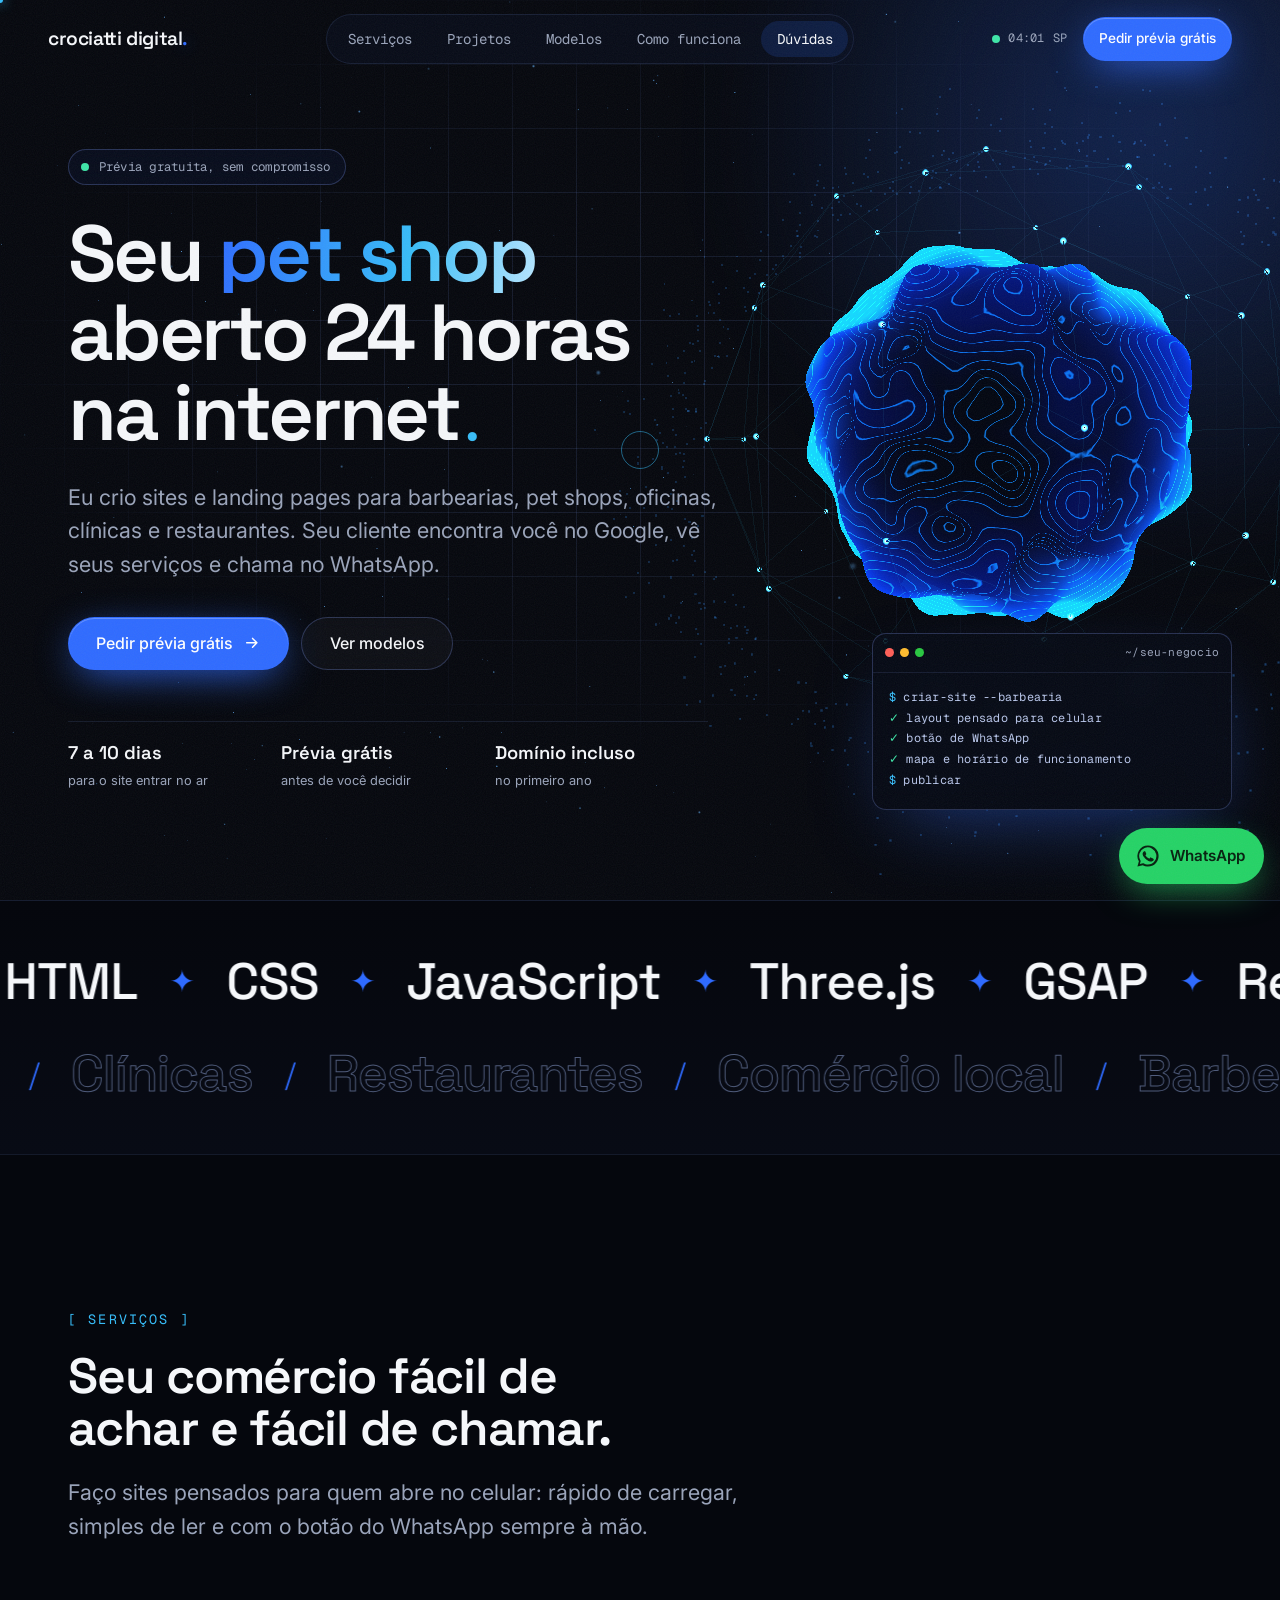
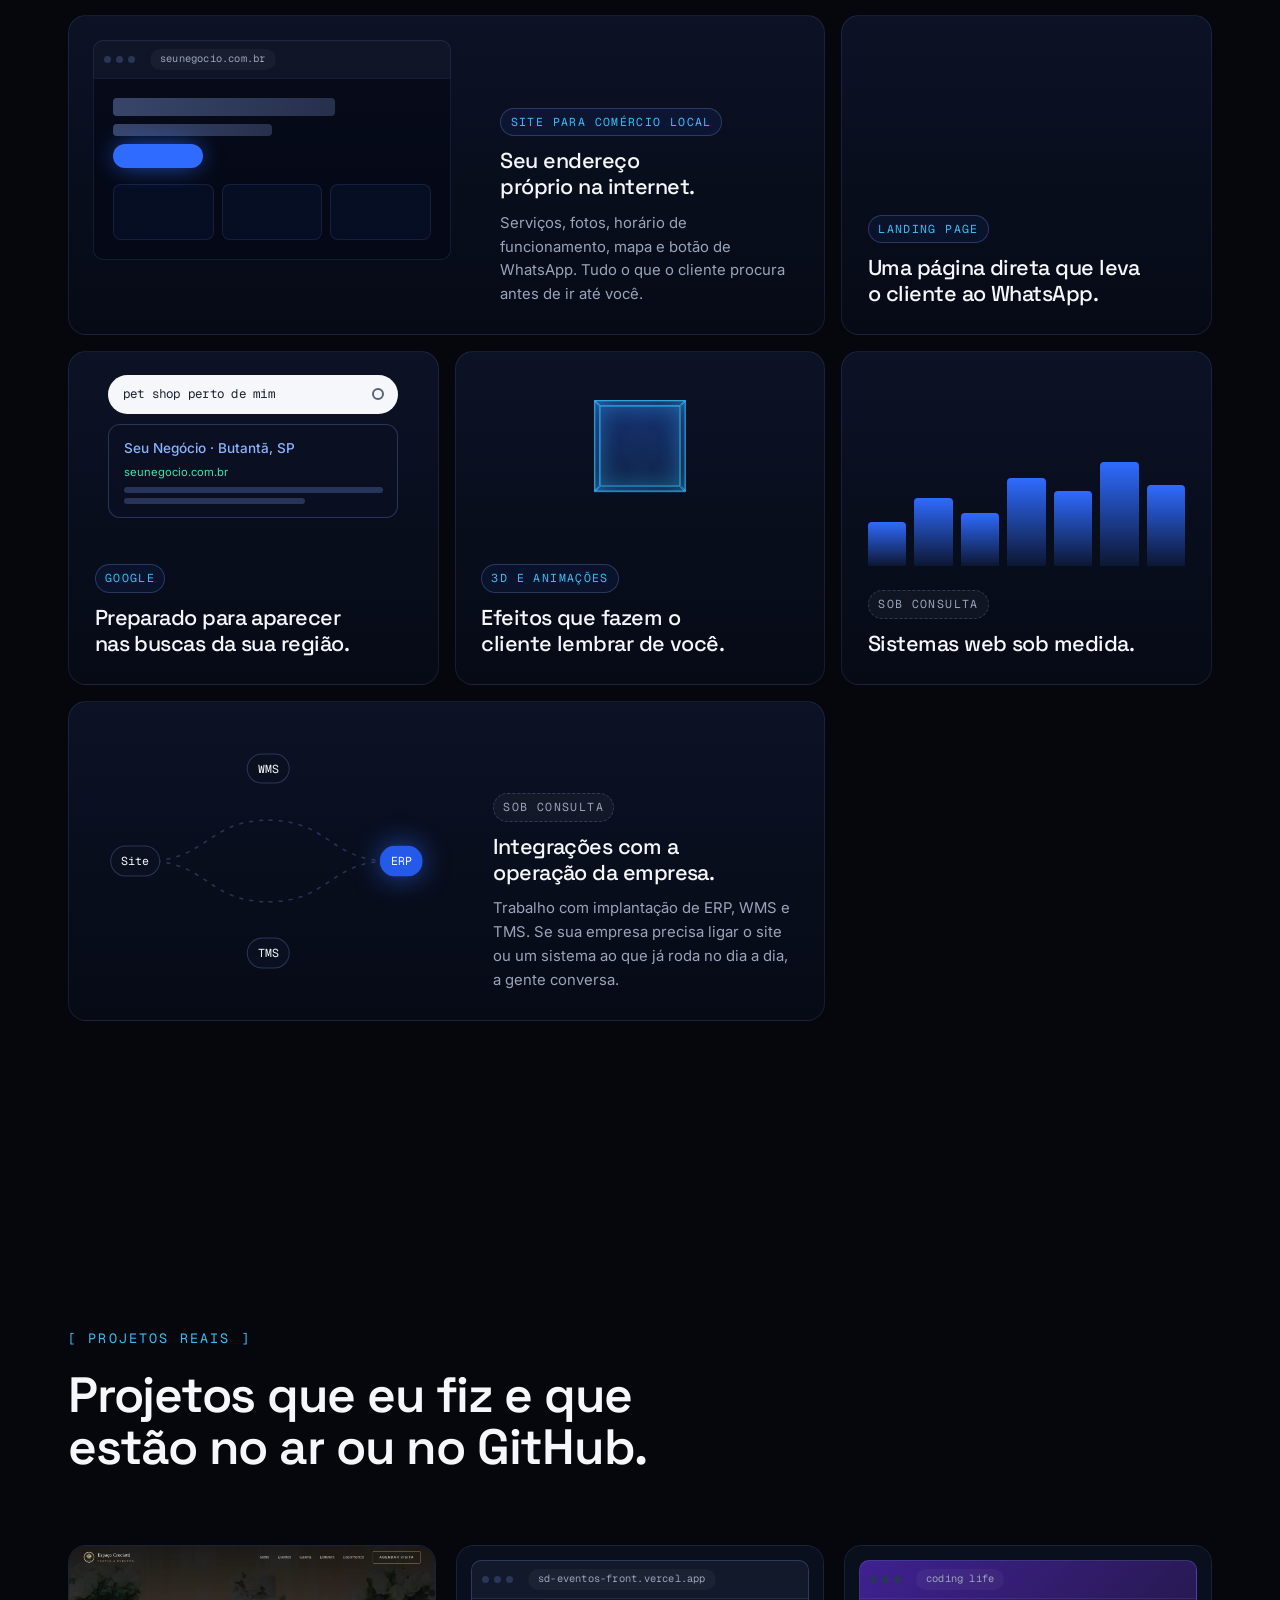
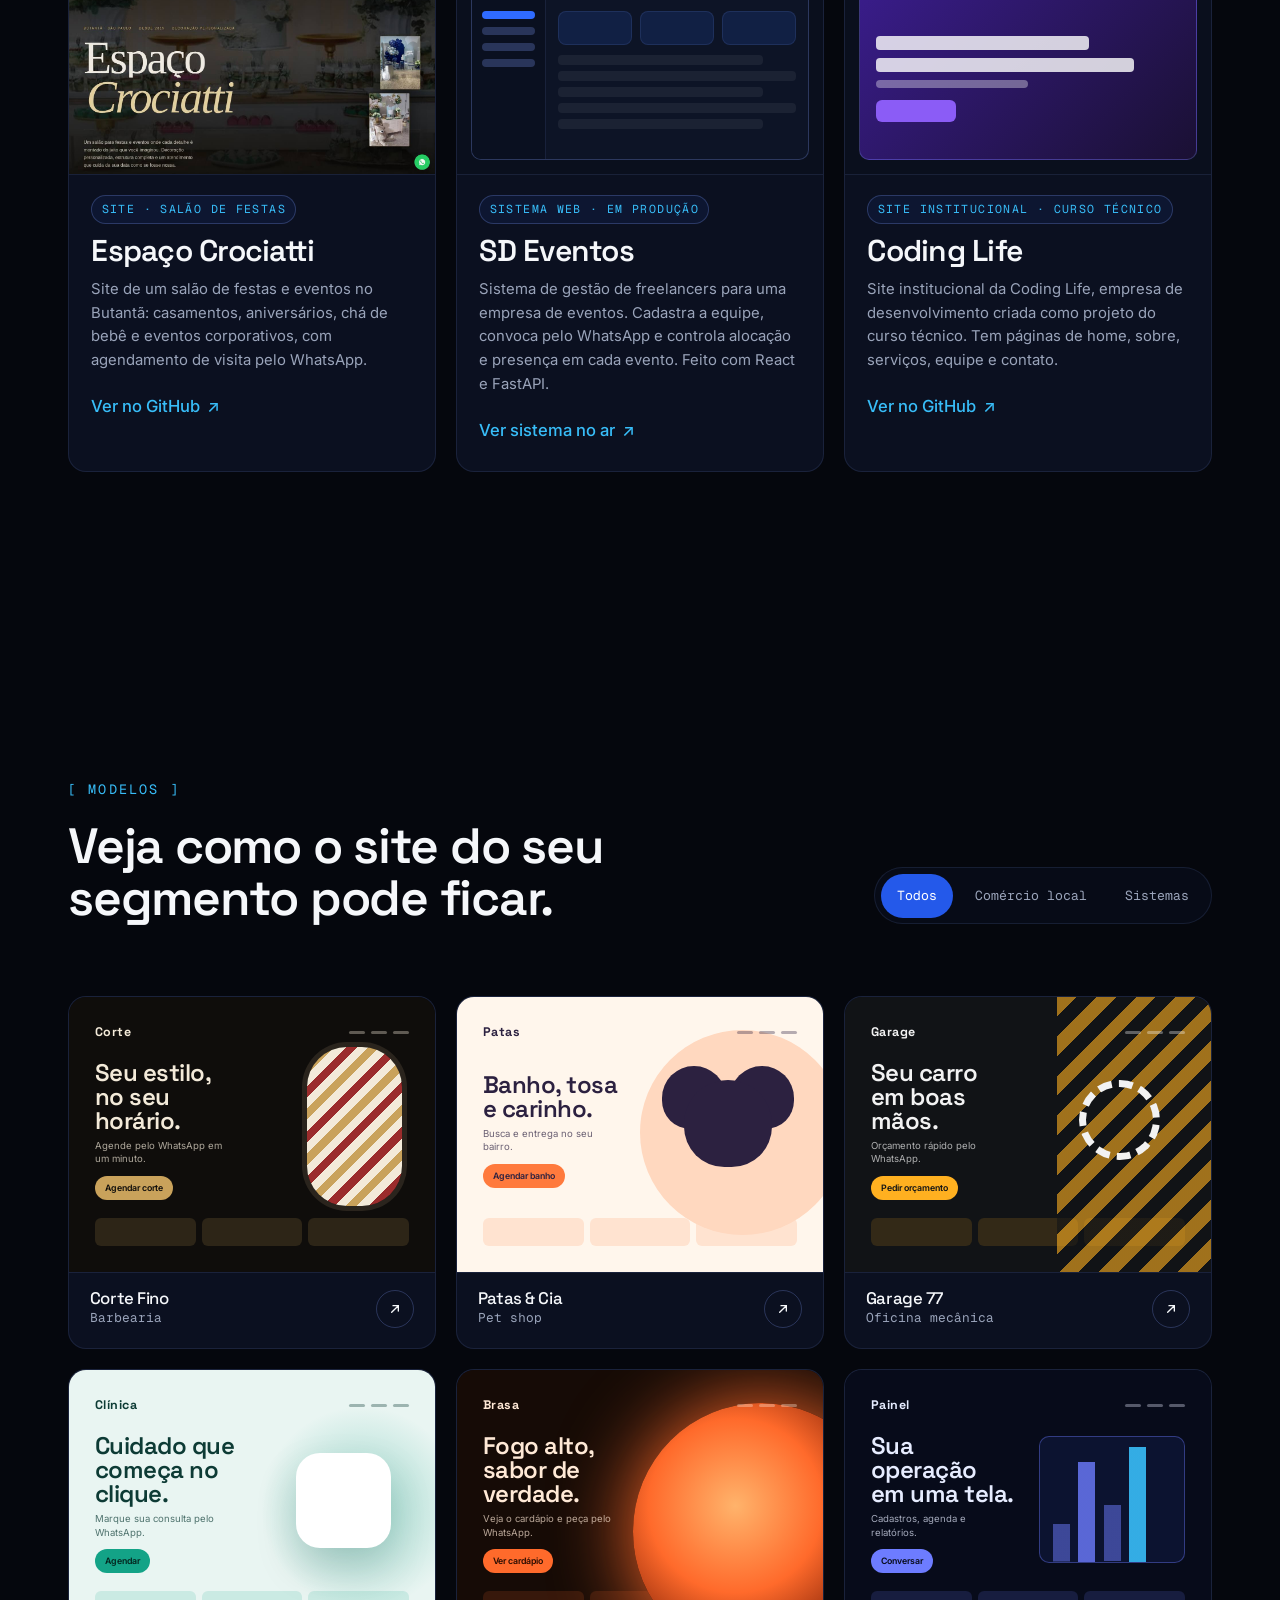
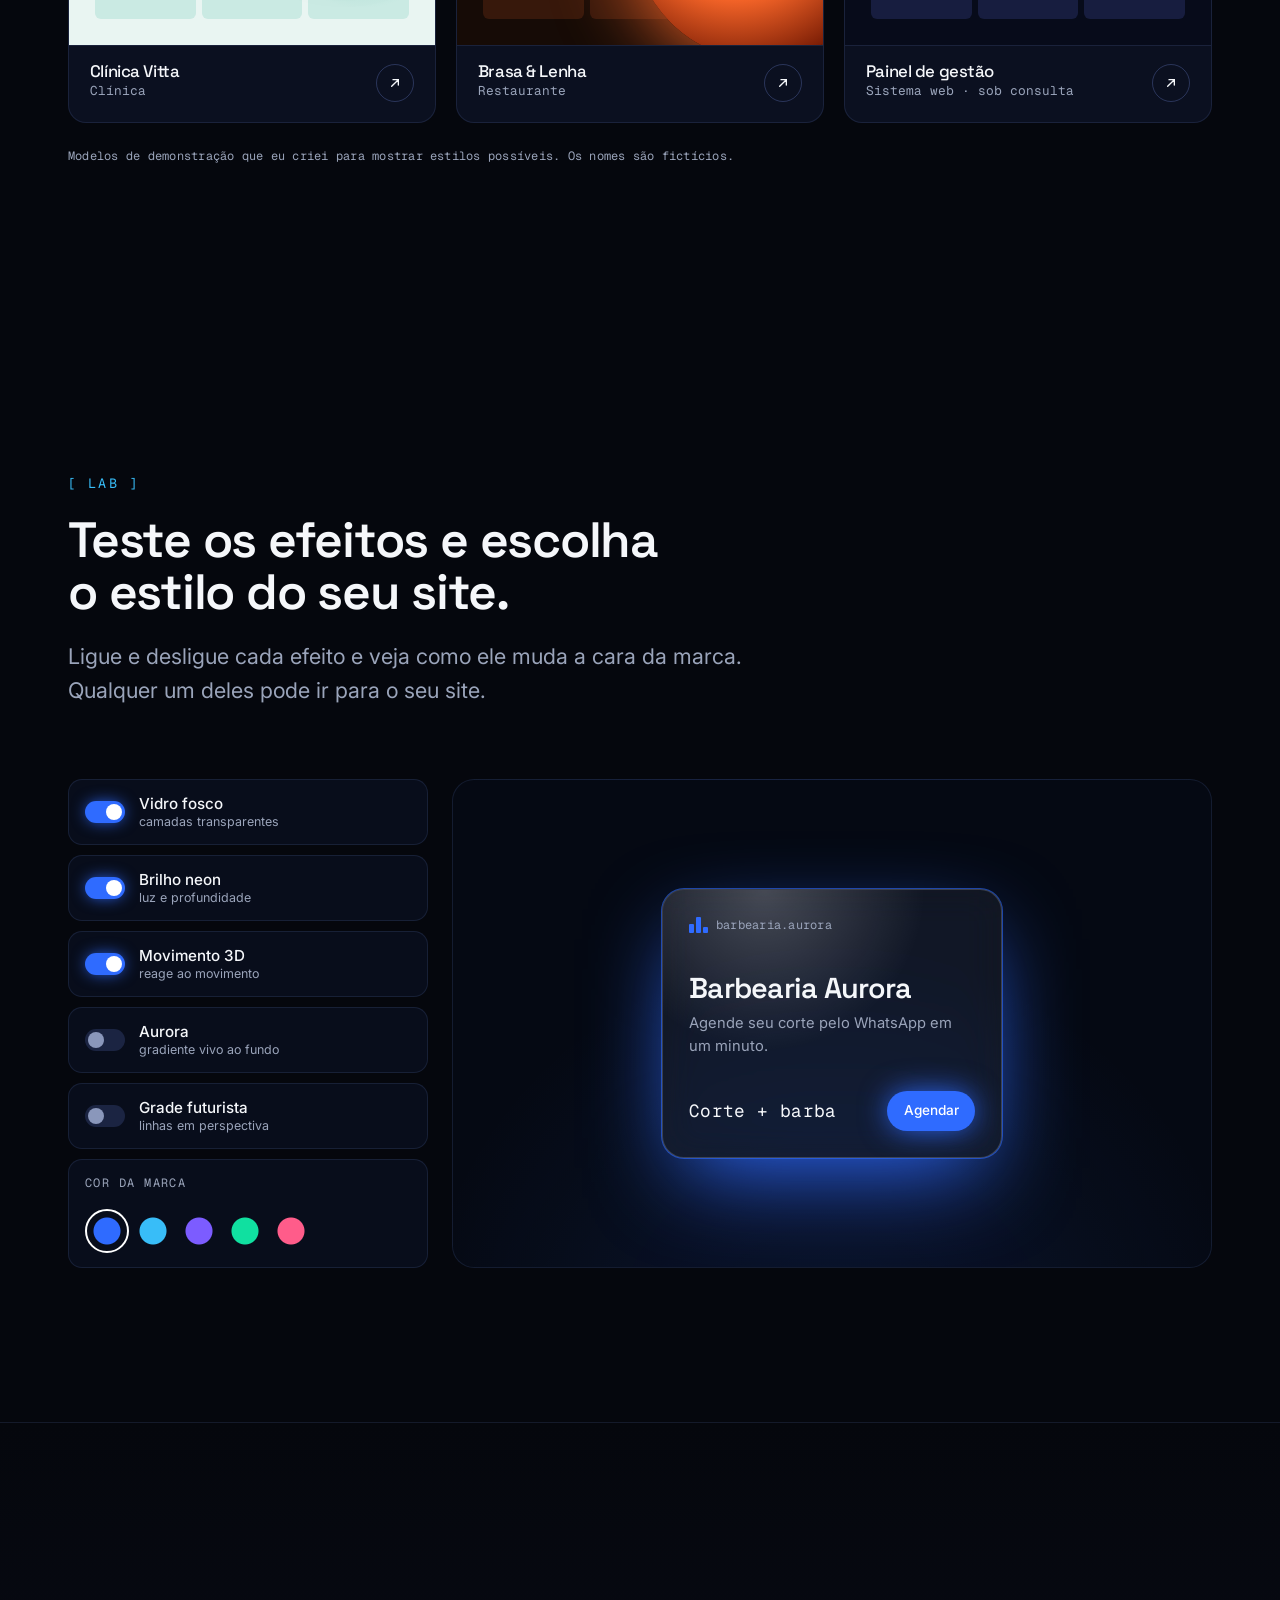
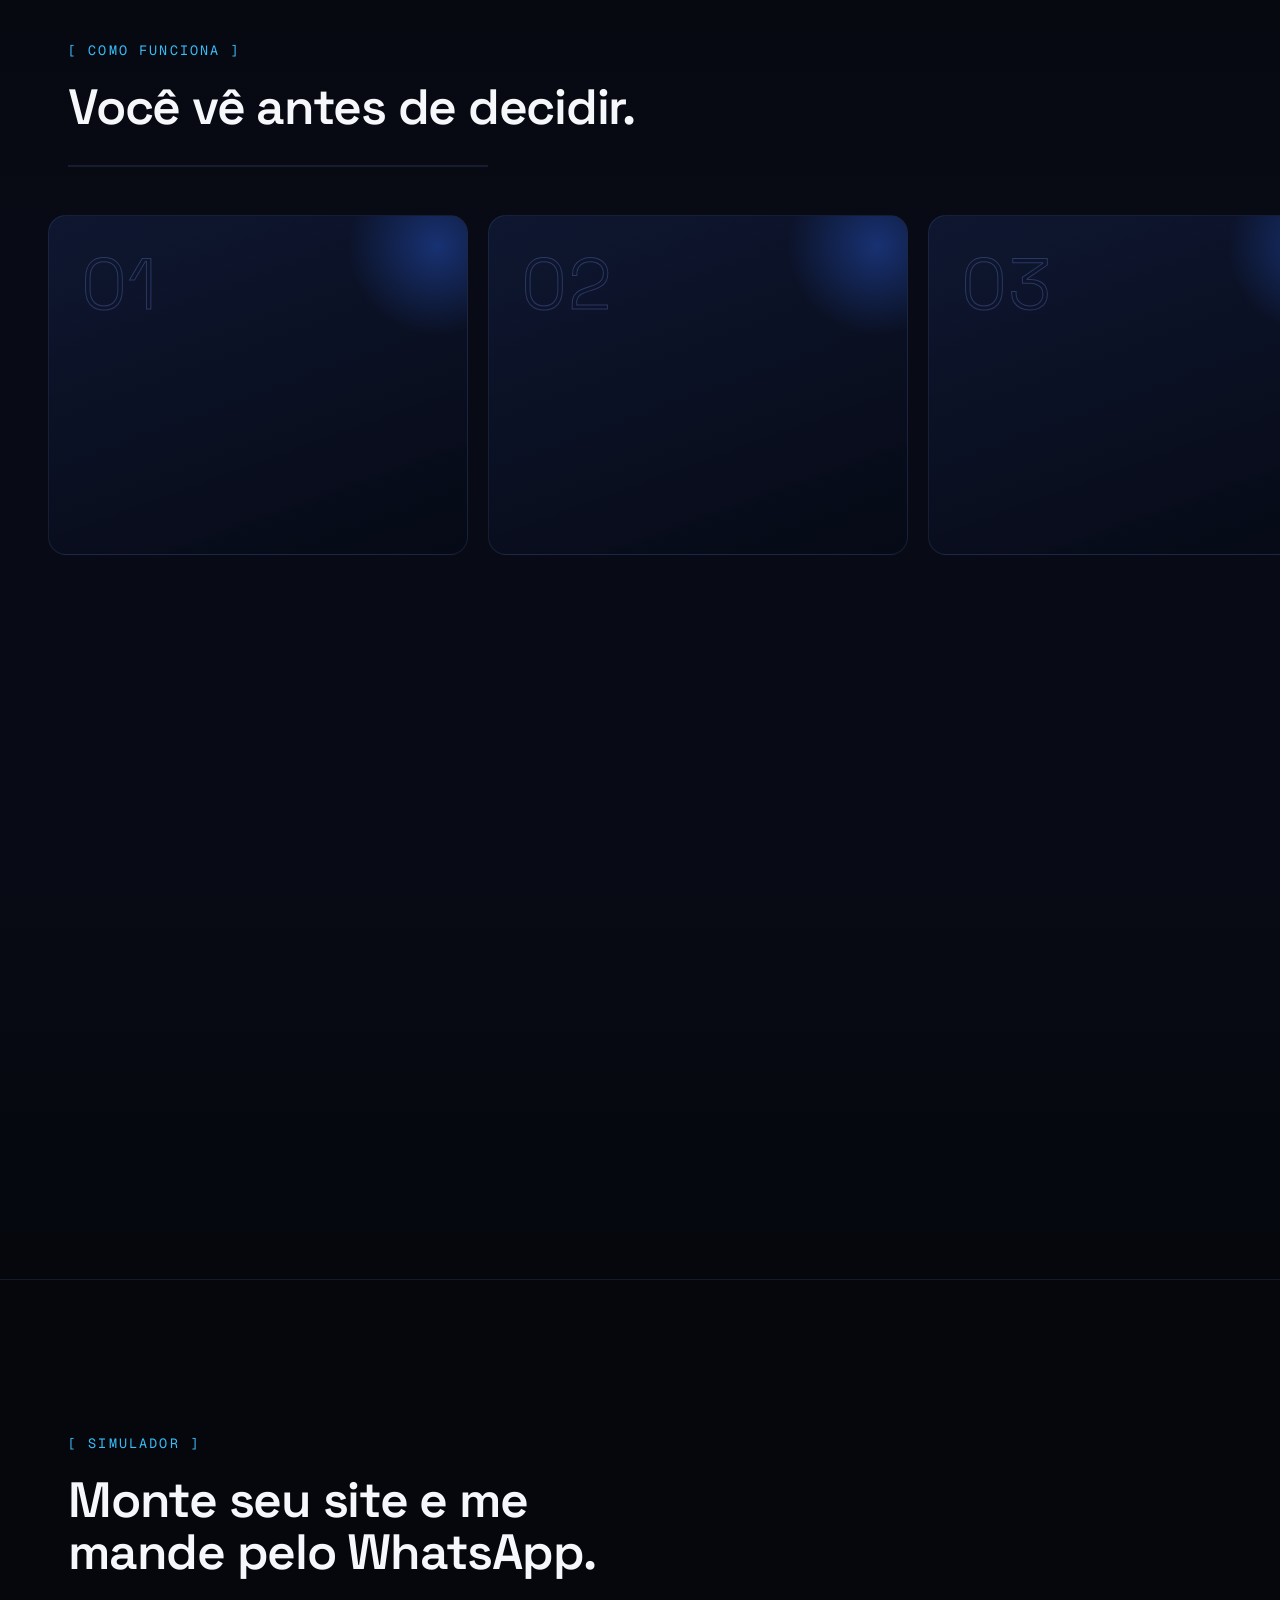
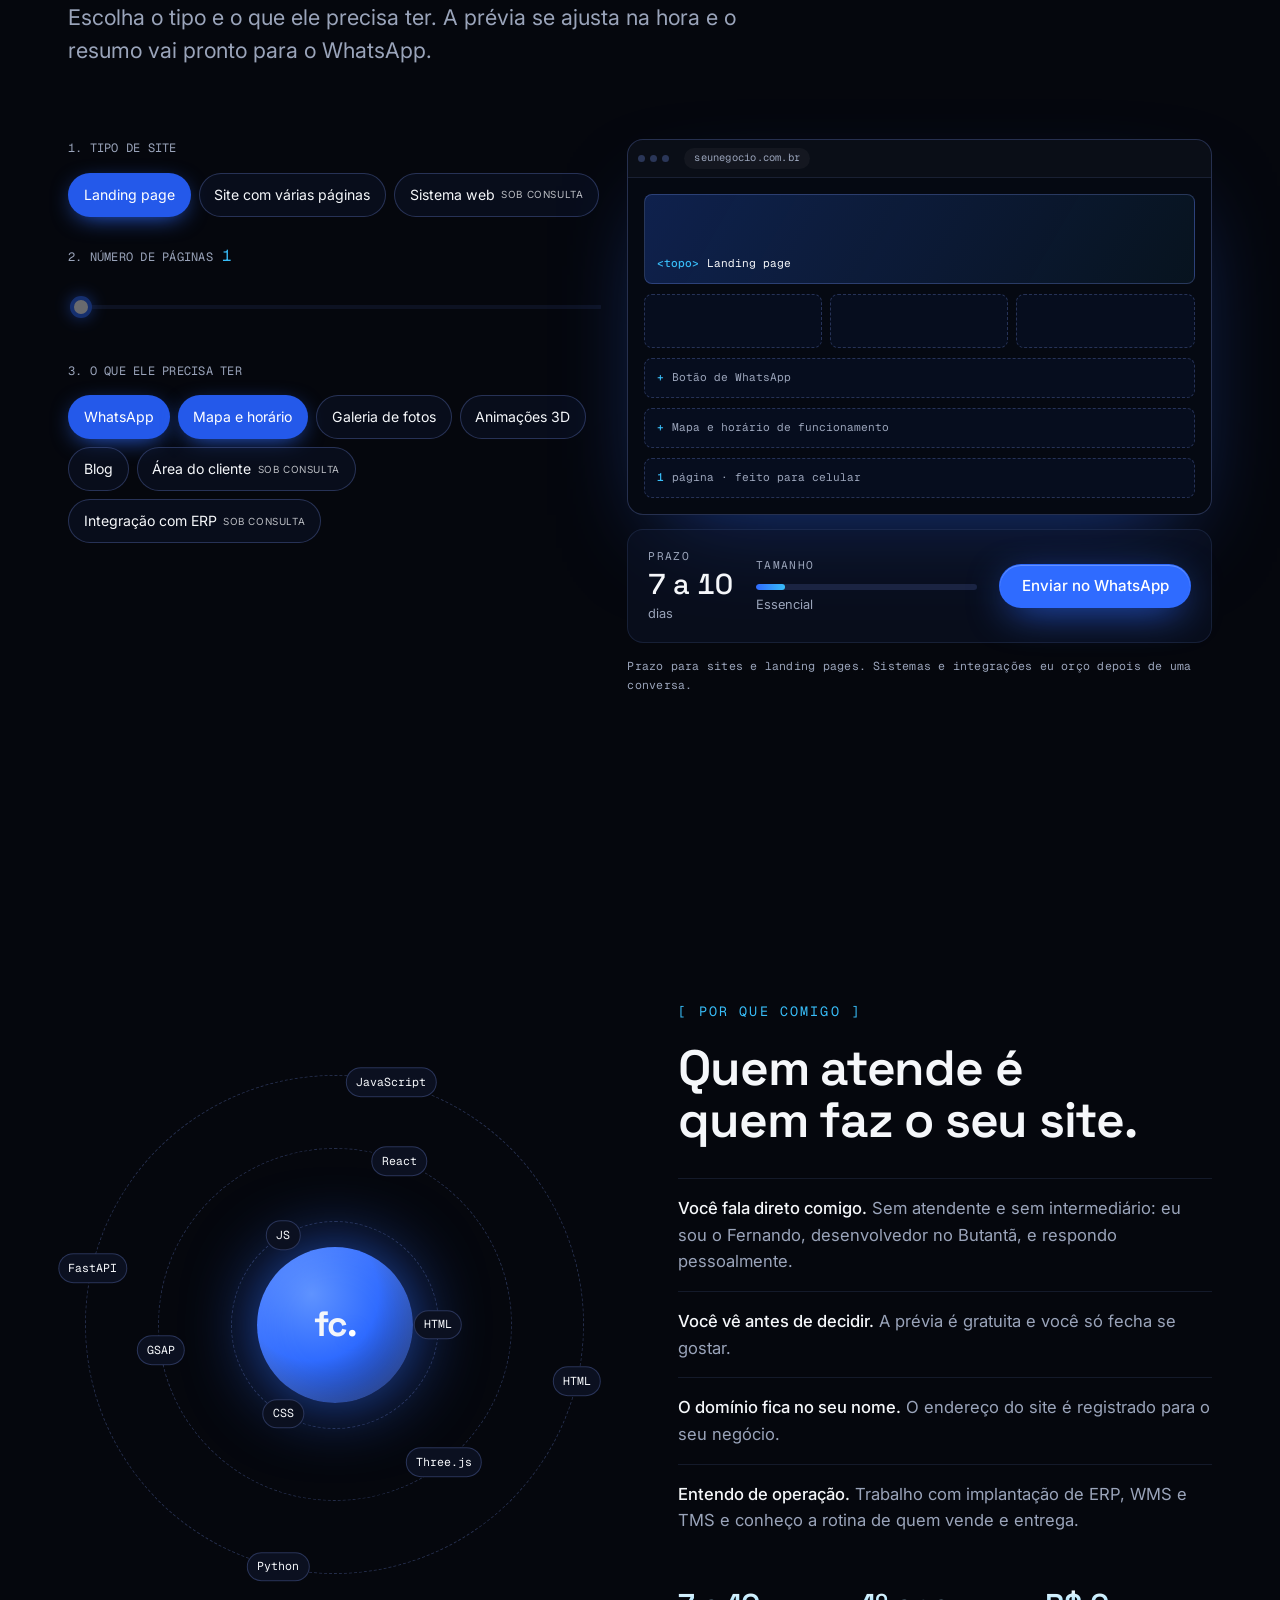
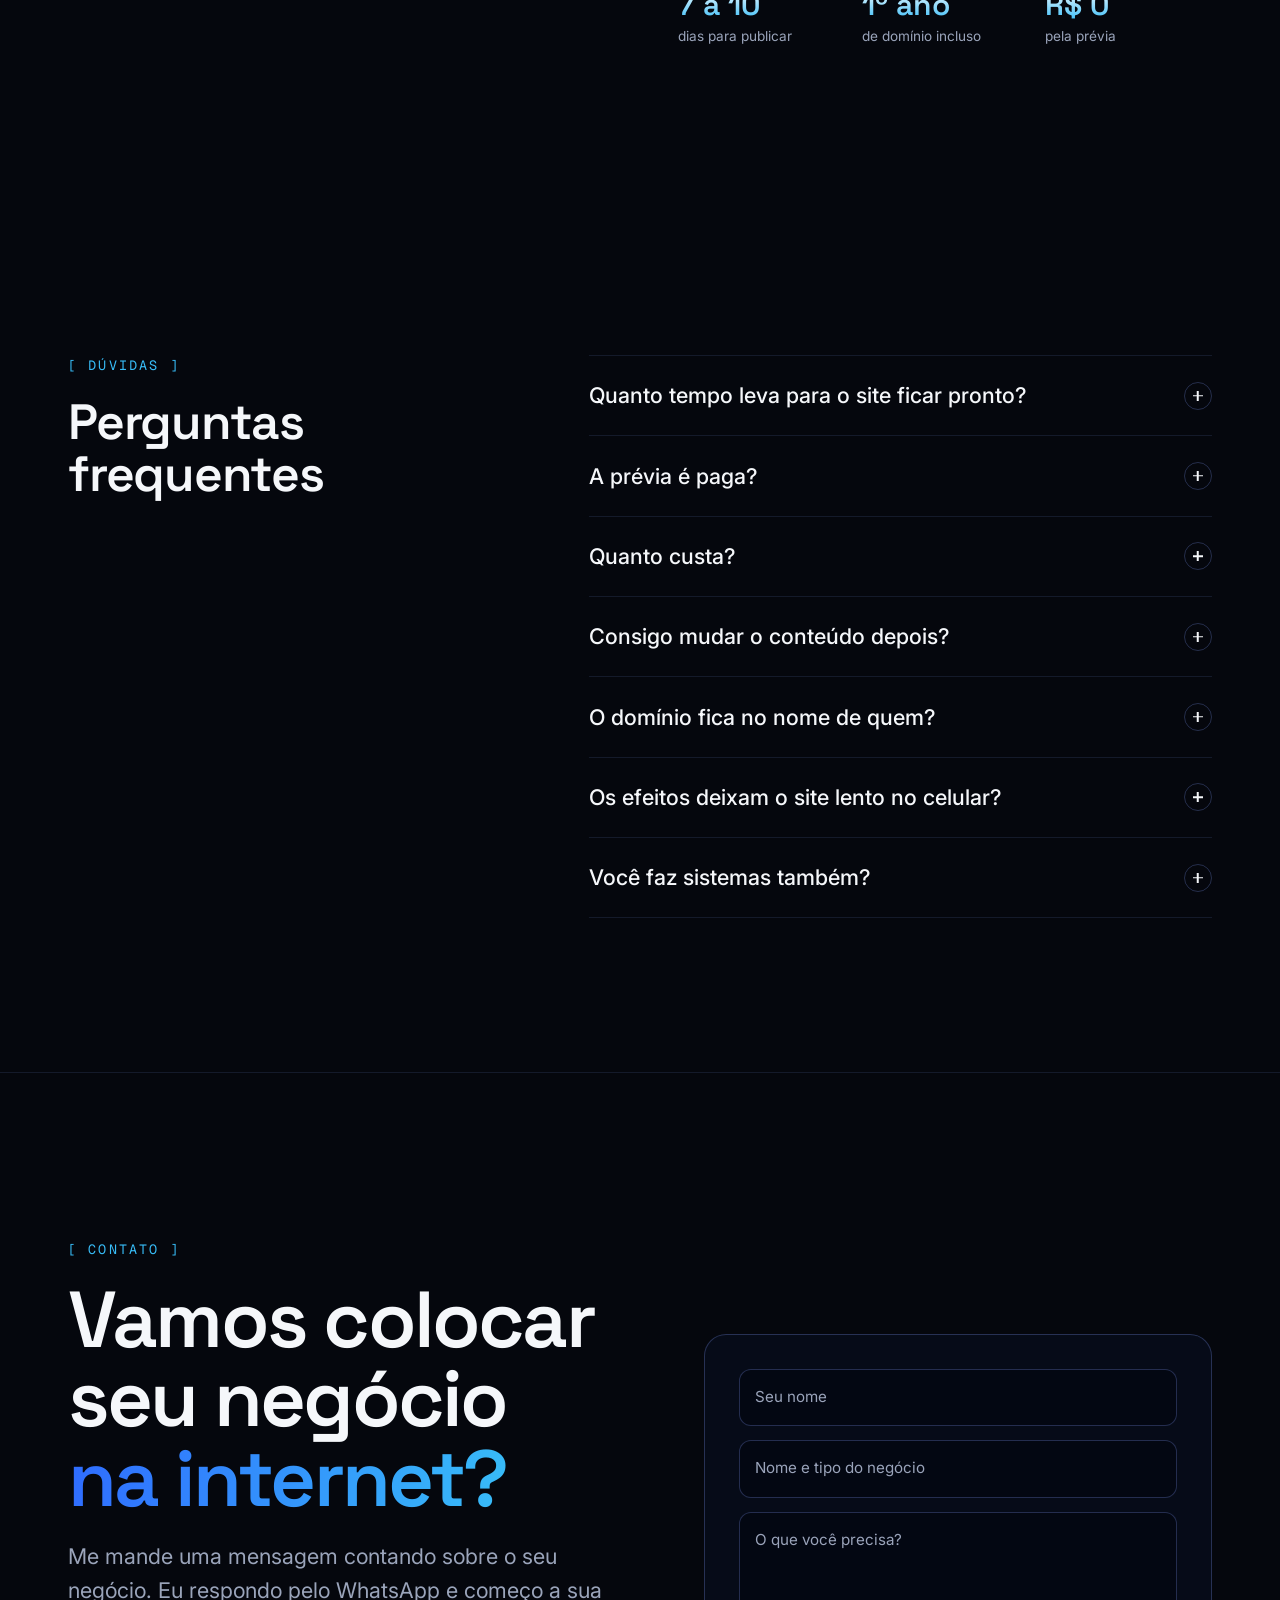
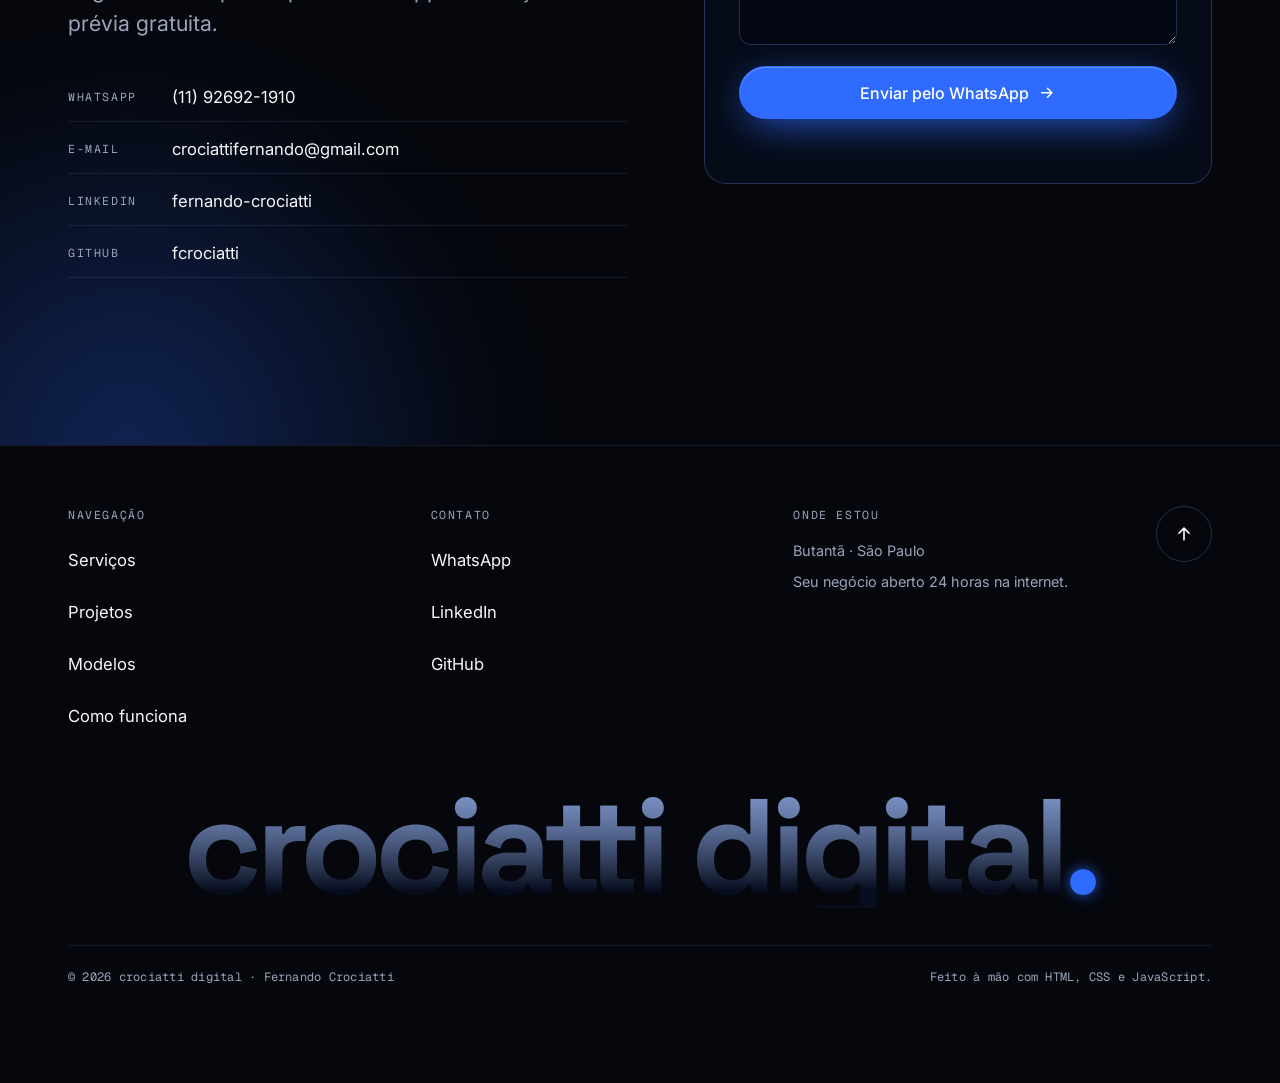
==== commit 8f72e113: "deploy: descrição do projeto Coding Life Co-Authored-By: Claude Opus 5.5 <noreply@anthropic.com> Cla" ====
--- a/index.html
+++ b/index.html
@@ -301,9 +301,9 @@
           </div>
         </a>
         <div class="project__info">
-          <span class="tag mono">Site institucional</span>
+          <span class="tag mono">Site institucional · curso técnico</span>
           <h3>Coding Life</h3>
-          <p>Site institucional com páginas de home, sobre, serviços, equipe e contato. <mark class="fill">[PREENCHER: contexto do projeto, por exemplo se foi feito em equipe ou na faculdade]</mark></p>
+          <p>Site institucional da Coding Life, empresa de desenvolvimento criada como projeto do curso técnico. Tem páginas de home, sobre, serviços, equipe e contato.</p>
           <a class="link-arrow" href="https://github.com/fcrociatti/codinglife" target="_blank" rel="noopener">Ver no GitHub <span aria-hidden="true">↗</span></a>
         </div>
       </article>
